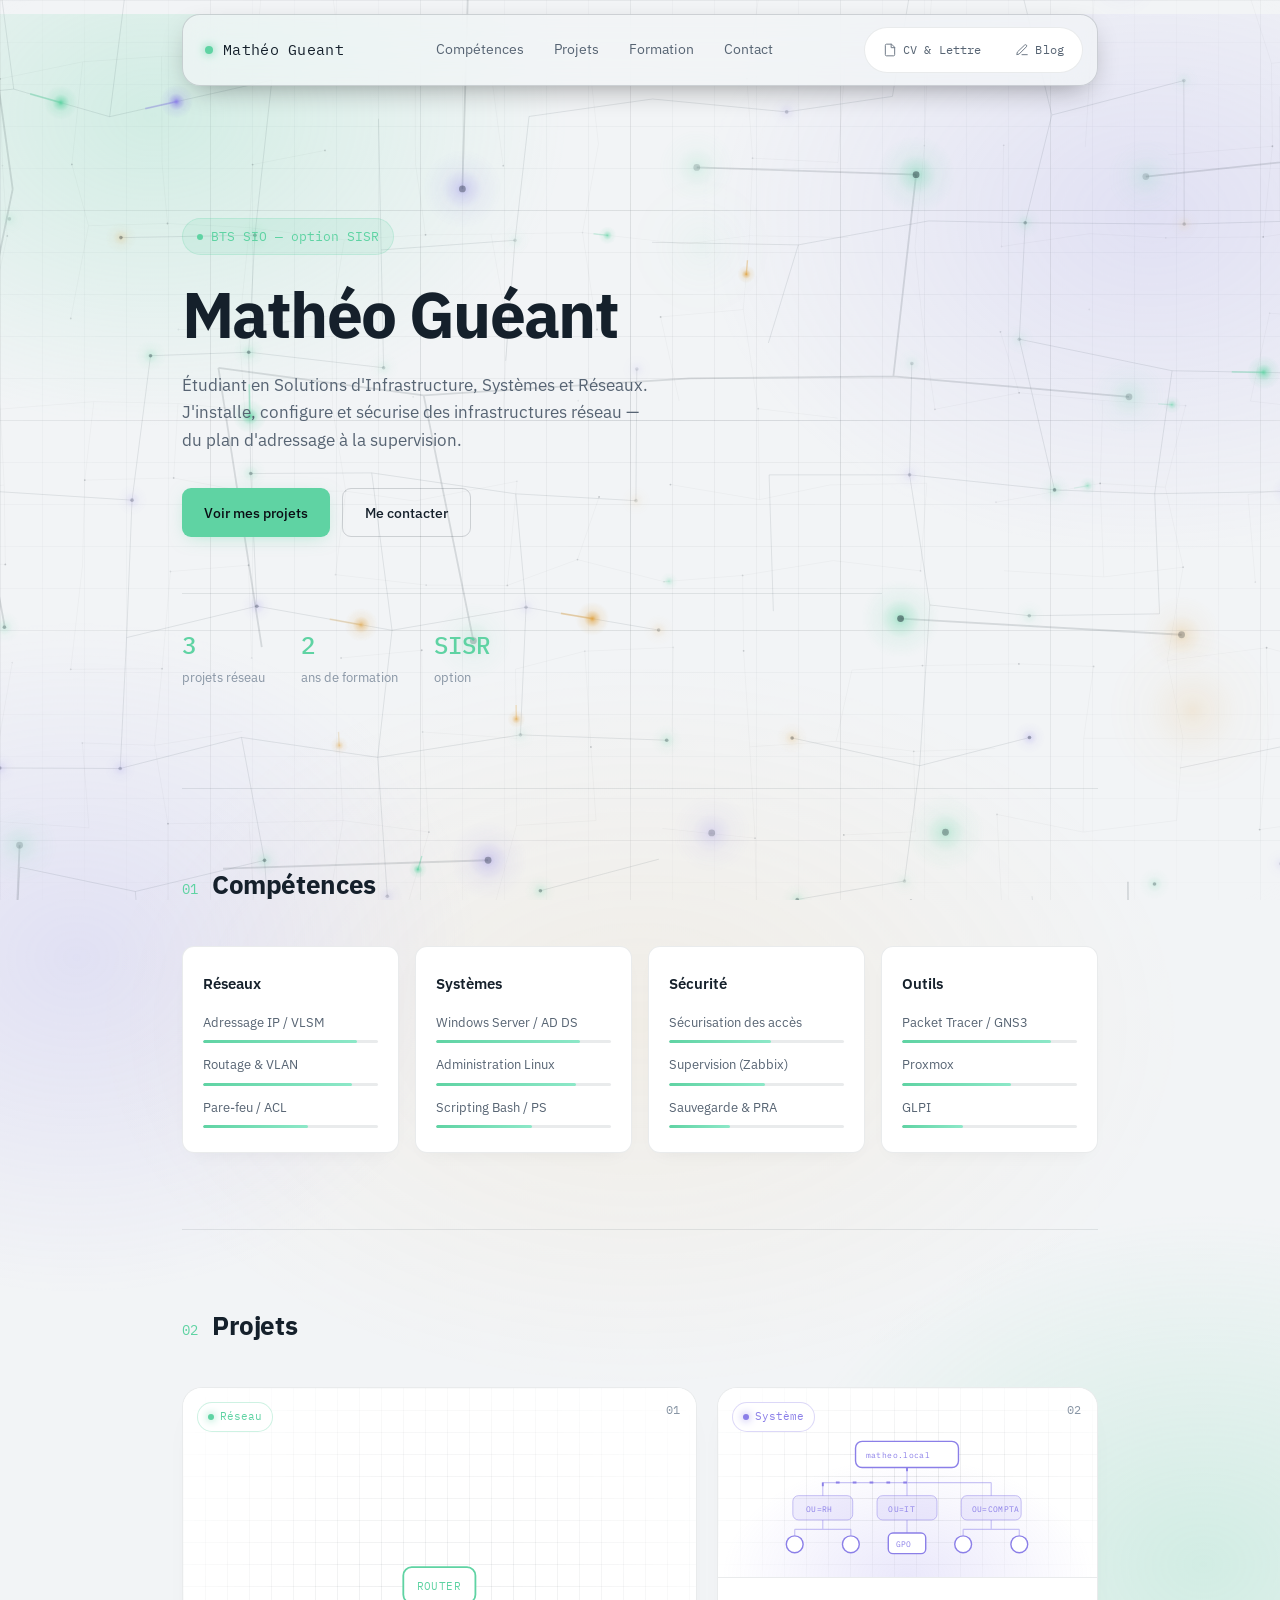
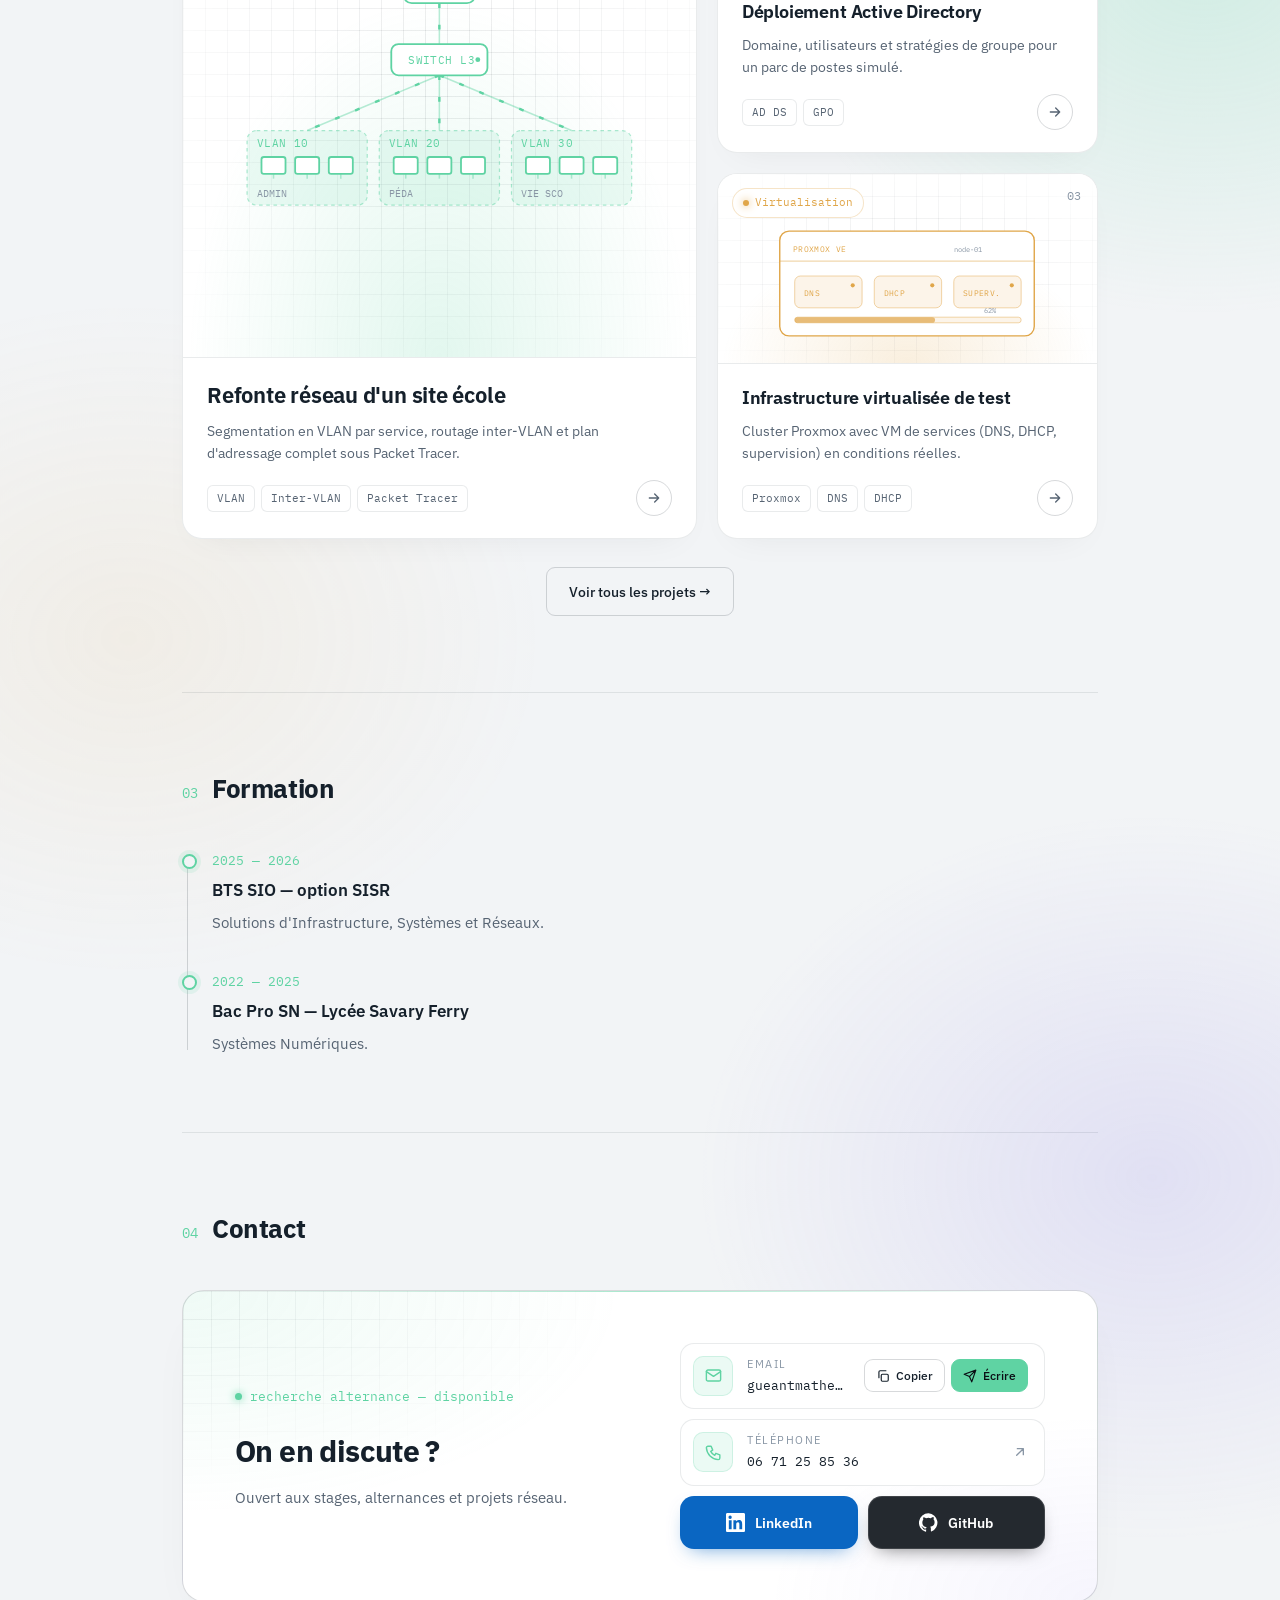
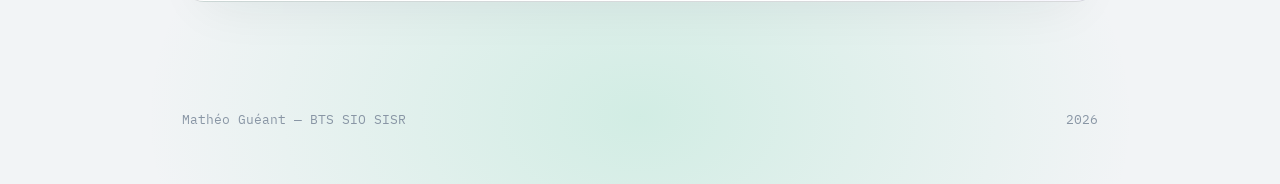
==== index.html @ bf2e612c "Accueil : projets en bento avec visuels + email copier/Gmail" ====
<!DOCTYPE html>
<html lang="fr">
<head>
<meta charset="UTF-8">
<meta name="viewport" content="width=device-width, initial-scale=1.0">
<title>Mathéo Guéant — BTS SIO SISR</title>
<link rel="icon" type="image/svg+xml" href="assets/favicon.svg">
<link rel="alternate icon" href="assets/favicon.svg">
<style>
  @import url('https://fonts.googleapis.com/css2?family=IBM+Plex+Sans:wght@400;500;600;700&family=IBM+Plex+Mono:wght@400;500&display=swap');

  :root {
    --bg: #0A0E14;
    --bg-soft: #0E141C;
    --panel: #121A23;
    --panel-hover: #16202B;
    --ink: #EEF2F6;
    --ink-dim: #93A2B4;
    --ink-faint: #5C6B7E;
    --signal: #5FD3A3;
    --signal-dim: rgba(95,211,163,0.12);
    --amber: #E0A649;
    --violet: #8B7FE8;
    --line: rgba(238,242,246,0.08);
    --line-strong: rgba(238,242,246,0.15);
    --shadow: rgba(0,0,0,0.35);
    --header-bg: rgba(14,20,28,0.55);
    --glow-a: rgba(95,211,163,0.16);
    --glow-b: rgba(139,127,232,0.13);
    --glow-c: rgba(224,166,73,0.07);
  }
  :root[data-theme="light"] {
    --bg: #F2F4F6;
    --bg-soft: #FFFFFF;
    --panel: #FFFFFF;
    --panel-hover: #F7F9FA;
    --ink: #15202B;
    --ink-dim: #576473;
    --ink-faint: #8996A5;
    --line: rgba(21,32,43,0.09);
    --line-strong: rgba(21,32,43,0.17);
    --shadow: rgba(21,32,43,0.08);
    --header-bg: rgba(242,244,246,0.75);
    --glow-a: rgba(95,211,163,0.22);
    --glow-b: rgba(139,127,232,0.17);
    --glow-c: rgba(224,166,73,0.09);
  }
  @media (prefers-color-scheme: light) {
    :root:not([data-theme="dark"]) {
      --bg: #F2F4F6;
      --bg-soft: #FFFFFF;
      --panel: #FFFFFF;
      --panel-hover: #F7F9FA;
      --ink: #15202B;
      --ink-dim: #576473;
      --ink-faint: #8996A5;
      --line: rgba(21,32,43,0.09);
      --line-strong: rgba(21,32,43,0.17);
      --shadow: rgba(21,32,43,0.08);
      --header-bg: rgba(242,244,246,0.75);
      --glow-a: rgba(95,211,163,0.22);
      --glow-b: rgba(139,127,232,0.17);
      --glow-c: rgba(224,166,73,0.09);
    }
  }

  * { box-sizing: border-box; margin: 0; padding: 0; }
  html { scroll-behavior: smooth; }
  body {
    background: var(--bg);
    color: var(--ink);
    font-family: 'IBM Plex Sans', sans-serif;
    line-height: 1.6;
    -webkit-font-smoothing: antialiased;
    position: relative;
    overflow-x: hidden;
  }
  .mono { font-family: 'IBM Plex Mono', monospace; }
  a { color: inherit; }
  .wrap { max-width: 980px; margin: 0 auto; padding: 0 32px; position: relative; z-index: 1; }

  /* ---- Background layers ---- */
  /* Halos colorés répartis sur TOUTE la hauteur de la page (ils défilent avec le contenu) */
  .bg-glow {
    position: absolute;
    top: 0;
    left: 0;
    width: 100%;
    height: 100%;
    z-index: 0;
    pointer-events: none;
    background:
      radial-gradient(640px 480px at 12% 3%, var(--glow-a), transparent 65%),
      radial-gradient(700px 520px at 90% 6%, var(--glow-b), transparent 65%),
      radial-gradient(780px 520px at 50% 30%, var(--glow-c), transparent 70%),
      radial-gradient(620px 520px at 6% 28%, var(--glow-b), transparent 65%),
      radial-gradient(680px 540px at 94% 46%, var(--glow-a), transparent 65%),
      radial-gradient(640px 520px at 10% 66%, var(--glow-c), transparent 65%),
      radial-gradient(700px 560px at 90% 82%, var(--glow-b), transparent 65%),
      radial-gradient(760px 520px at 50% 98%, var(--glow-a), transparent 65%);
  }

  /* Grille double échelle, plein écran, qui glisse à des vitesses différentes au scroll */
  .bg-grid {
    position: fixed;
    inset: 0;
    z-index: 0;
    pointer-events: none;
    background-image:
      linear-gradient(var(--line) 1px, transparent 1px),
      linear-gradient(90deg, var(--line) 1px, transparent 1px),
      linear-gradient(var(--line-strong) 1px, transparent 1px),
      linear-gradient(90deg, var(--line-strong) 1px, transparent 1px);
    background-size: 42px 42px, 42px 42px, 210px 210px, 210px 210px;
    background-position:
      0 calc(var(--sy, 0) * -0.08px), 0 calc(var(--sy, 0) * -0.08px),
      0 calc(var(--sy, 0) * -0.2px), 0 calc(var(--sy, 0) * -0.2px);
    -webkit-mask-image: radial-gradient(ellipse 95% 85% at 50% 45%, #000 0%, transparent 100%);
            mask-image: radial-gradient(ellipse 95% 85% at 50% 45%, #000 0%, transparent 100%);
    opacity: 0.55;
  }

  /* Canvas : 4 couches de profondeur (lointain → premier plan), plein écran en permanence */
  #netbg {
    position: fixed;
    inset: 0;
    z-index: 0;
    width: 100%;
    height: 100%;
    pointer-events: none;
  }

  /* Vignette légère sur les bords : renforce la profondeur sans masquer le fond */
  .bg-vignette {
    position: fixed;
    inset: 0;
    z-index: 0;
    pointer-events: none;
    opacity: 0.65;
    background: radial-gradient(ellipse 130% 110% at 50% 50%, transparent 58%, var(--bg) 100%);
  }
  /* ---- end background layers ---- */

  header {
    position: sticky;
    top: 14px;
    z-index: 10;
    display: flex;
    justify-content: space-between;
    align-items: center;
    margin-top: 14px;
    padding: 12px 14px 12px 22px;
    background: var(--header-bg);
    backdrop-filter: blur(18px) saturate(160%);
    -webkit-backdrop-filter: blur(18px) saturate(160%);
    border: 1px solid var(--line-strong);
    border-radius: 18px;
    box-shadow:
      0 10px 30px -12px rgba(0,0,0,0.45),
      inset 0 1px 0 rgba(255,255,255,0.04);
    transition: background 0.2s ease, border-color 0.2s ease;
  }
  .brand { display: flex; align-items: center; gap: 10px; }
  .brand .dot { width: 8px; height: 8px; border-radius: 50%; background: var(--signal); box-shadow: 0 0 10px var(--signal); animation: pulse 2.4s ease-in-out infinite; }
  .brand span { font-family: 'IBM Plex Mono', monospace; font-size: 0.94rem; letter-spacing: 0.02em; }
  nav { display: flex; align-items: center; gap: 2px; }
  nav a {
    text-decoration: none;
    padding: 8px 14px;
    font-size: 0.85rem;
    color: var(--ink-dim);
    border-radius: 100px;
    transition: color 0.15s ease, background 0.15s ease;
  }
  nav a:hover { color: var(--ink); background: var(--panel); }

  .docs-group {
    display: flex;
    align-items: center;
    gap: 6px;
    padding: 4px;
    border-radius: 100px;
    border: 1px solid var(--line);
    background: var(--panel);
    box-shadow: inset 0 1px 0 rgba(255,255,255,0.02);
  }
  .doc-pill {
    display: inline-flex;
    align-items: center;
    gap: 6px;
    padding: 7px 13px;
    border-radius: 100px;
    font-family: 'IBM Plex Mono', monospace;
    font-size: 0.78rem;
    letter-spacing: 0.01em;
    color: var(--ink-dim);
    text-decoration: none;
    border: 1px solid transparent;
    transition: color 0.15s ease, background 0.15s ease, border-color 0.15s ease, transform 0.15s ease;
    white-space: nowrap;
  }
  .doc-pill svg { width: 14px; height: 14px; flex-shrink: 0; opacity: 0.85; }
  .doc-pill:hover {
    color: var(--signal);
    background: var(--signal-dim);
    border-color: rgba(95,211,163,0.28);
    transform: translateY(-1px);
  }
  .doc-pill:hover svg { opacity: 1; }
  .doc-pill-live { color: var(--signal); }
  .doc-pill-dot {
    width: 6px;
    height: 6px;
    border-radius: 50%;
    background: var(--signal);
    box-shadow: 0 0 8px var(--signal);
    animation: pulse 2.4s ease-in-out infinite;
  }

  @keyframes pulse { 0%, 100% { opacity: 1; } 50% { opacity: 0.4; } }

  .hero { padding: 132px 0 100px; max-width: 700px; }
  .hero .tag {
    display: inline-flex;
    align-items: center;
    gap: 8px;
    font-family: 'IBM Plex Mono', monospace;
    color: var(--signal);
    font-size: 0.84rem;
    margin-bottom: 26px;
    padding: 7px 14px;
    background: var(--signal-dim);
    border-radius: 100px;
    border: 1px solid rgba(95,211,163,0.22);
  }
  .hero .tag .dot { width: 6px; height: 6px; border-radius: 50%; background: var(--signal); }
  .hero h1 {
    font-size: clamp(2.6rem, 6vw, 4rem);
    font-weight: 700;
    line-height: 1.05;
    margin-bottom: 22px;
    letter-spacing: -0.025em;
  }
  .hero p { color: var(--ink-dim); max-width: 48ch; font-size: 1.08rem; margin-bottom: 34px; }
  .hero-cta { display: flex; gap: 12px; margin-bottom: 56px; }
  .btn {
    display: inline-flex;
    align-items: center;
    gap: 8px;
    padding: 12px 22px;
    border-radius: 9px;
    font-size: 0.9rem;
    text-decoration: none;
    font-weight: 500;
    transition: transform 0.15s ease, background 0.15s ease, border-color 0.15s ease, box-shadow 0.15s ease;
  }
  .btn-primary { background: var(--signal); color: #0A0E14; box-shadow: 0 4px 18px -6px rgba(95,211,163,0.5); }
  .btn-primary:hover { transform: translateY(-1px); background: #74dbb0; box-shadow: 0 6px 22px -6px rgba(95,211,163,0.6); }
  .btn-ghost { border: 1px solid var(--line-strong); color: var(--ink); }
  .btn-ghost:hover { border-color: var(--signal); color: var(--signal); }

  .hero-stats { display: flex; gap: 36px; padding-top: 32px; border-top: 1px solid var(--line); }
  .hero-stats div { display: flex; flex-direction: column; gap: 4px; }
  .hero-stats .num { font-family: 'IBM Plex Mono', monospace; font-size: 1.5rem; font-weight: 500; color: var(--signal); }
  .hero-stats .lbl { font-size: 0.8rem; color: var(--ink-faint); }

  section { padding: 76px 0; border-top: 1px solid var(--line); }
  .section-head { display: flex; align-items: baseline; gap: 14px; margin-bottom: 40px; }
  .section-head .idx { font-family: 'IBM Plex Mono', monospace; color: var(--signal); font-size: 0.86rem; }
  .section-head h2 { font-size: 1.6rem; font-weight: 700; letter-spacing: -0.015em; }

  .skills { display: grid; grid-template-columns: repeat(4, 1fr); gap: 16px; }
  .skill {
    background: var(--panel);
    border: 1px solid var(--line);
    border-radius: 12px;
    padding: 24px 20px;
    box-shadow: 0 8px 20px -12px var(--shadow);
    transition: border-color 0.18s ease, transform 0.18s ease, background 0.18s ease;
  }
  .skill:hover { border-color: var(--line-strong); background: var(--panel-hover); transform: translateY(-3px); }
  .skill h3 { font-size: 0.96rem; font-weight: 600; margin-bottom: 16px; }
  .skill ul { list-style: none; display: flex; flex-direction: column; gap: 11px; }
  .skill li { font-size: 0.84rem; color: var(--ink-dim); }
  .skill li .bar { display: block; height: 3px; background: var(--line); border-radius: 3px; margin-top: 7px; overflow: hidden; }
  .skill li .bar span { display: block; height: 100%; background: linear-gradient(90deg, var(--signal), #8de8c8); border-radius: 3px; }

  .projects {
    display: grid;
    grid-template-columns: 1.35fr 1fr;
    grid-template-rows: auto auto;
    gap: 20px;
  }
  .project {
    --accent: 95,211,163;
    --mx: 50%; --my: 0%;
    position: relative;
    isolation: isolate;
    display: flex;
    flex-direction: column;
    border-radius: 20px;
    color: inherit;
    text-decoration: none;
    background: var(--panel);
    border: 1px solid var(--line);
    box-shadow: 0 14px 34px -20px var(--shadow);
    overflow: hidden;
    transition: transform 0.35s cubic-bezier(.2,.7,.2,1), box-shadow 0.35s ease, border-color 0.35s ease;
  }
  .project.featured { grid-row: span 2; }
  .project:nth-child(2) { --accent: 139,127,232; }
  .project:nth-child(3) { --accent: 224,166,73; }
  /* halo qui suit la souris */
  .project::after {
    content: "";
    position: absolute; inset: 0;
    z-index: -1;
    background: radial-gradient(420px circle at var(--mx) var(--my), rgba(var(--accent),0.14), transparent 45%);
    opacity: 0;
    transition: opacity 0.3s ease;
  }
  .project:hover::after { opacity: 1; }
  .project:hover {
    transform: translateY(-6px);
    border-color: rgba(var(--accent),0.45);
    box-shadow: 0 28px 50px -24px rgba(var(--accent),0.45), 0 14px 34px -20px var(--shadow);
  }

  .project-visual {
    position: relative;
    height: 190px;
    padding: 44px 16px 14px;
    display: grid;
    place-items: center;
    color: rgb(var(--accent));
    background:
      radial-gradient(70% 90% at 50% 100%, rgba(var(--accent),0.18), transparent 70%),
      var(--bg-soft);
    border-bottom: 1px solid var(--line);
    overflow: hidden;
  }
  .project.featured .project-visual { height: auto; flex: 1; min-height: 280px; padding: 50px 28px 24px; }
  .project.featured .project-visual svg { max-width: 460px; }
  .project-visual::before {
    content: "";
    position: absolute; inset: 0;
    background-image:
      linear-gradient(var(--line) 1px, transparent 1px),
      linear-gradient(90deg, var(--line) 1px, transparent 1px);
    background-size: 22px 22px;
    -webkit-mask-image: radial-gradient(80% 80% at 50% 50%, #000, transparent 85%);
            mask-image: radial-gradient(80% 80% at 50% 50%, #000, transparent 85%);
  }
  .project-visual svg { position: relative; width: 100%; max-width: 340px; height: 100%; transition: transform 0.5s cubic-bezier(.2,.7,.2,1); }
  .project:hover .project-visual svg { transform: scale(1.04); }
  .project-visual .node { fill: var(--panel); stroke: currentColor; stroke-width: 1.5; }
  .project-visual .soft { fill: rgba(var(--accent),0.12); stroke: rgba(var(--accent),0.5); stroke-width: 1; }
  .project-visual .wire { stroke: currentColor; stroke-width: 1.3; opacity: 0.45; fill: none; }
  .project-visual .flow { stroke: currentColor; stroke-width: 2; fill: none; stroke-dasharray: 4 14; animation: flow 1.6s linear infinite; }
  .project-visual .lbl { font-family: 'IBM Plex Mono', monospace; font-size: 9px; fill: currentColor; letter-spacing: 0.04em; }
  .project-visual .lbl-dim { font-family: 'IBM Plex Mono', monospace; font-size: 8px; fill: var(--ink-faint); }
  .project-visual .led { fill: currentColor; animation: blink 2s ease-in-out infinite; }
  .project-visual .led:nth-of-type(2n) { animation-delay: .7s; }
  @keyframes flow { to { stroke-dashoffset: -36; } }
  @keyframes blink { 0%,100% { opacity: 1; } 50% { opacity: .25; } }

  .project-badge {
    position: absolute; top: 14px; left: 14px;
    display: inline-flex; align-items: center; gap: 6px;
    font-family: 'IBM Plex Mono', monospace; font-size: 0.68rem;
    padding: 5px 10px; border-radius: 100px;
    color: rgb(var(--accent));
    background: var(--panel);
    border: 1px solid rgba(var(--accent),0.3);
    z-index: 1;
  }
  .project-badge::before { content: ""; width: 6px; height: 6px; border-radius: 50%; background: rgb(var(--accent)); box-shadow: 0 0 8px rgb(var(--accent)); }
  .project-num {
    position: absolute; top: 12px; right: 16px; z-index: 1;
    font-family: 'IBM Plex Mono', monospace; font-size: 0.78rem; color: var(--ink-faint);
  }

  .project-body { display: flex; flex-direction: column; gap: 10px; padding: 22px 24px 22px; }
  .project h3 { font-size: 1.12rem; font-weight: 650; line-height: 1.3; letter-spacing: -0.01em; }
  .project.featured h3 { font-size: 1.4rem; }
  .project p { font-size: 0.87rem; color: var(--ink-dim); line-height: 1.6; }
  .project-foot { display: flex; align-items: center; justify-content: space-between; gap: 12px; margin-top: 6px; }
  .project-tags { display: flex; flex-wrap: wrap; gap: 6px; list-style: none; }
  .project-tags li {
    font-family: 'IBM Plex Mono', monospace; font-size: 0.67rem;
    color: var(--ink-dim);
    background: var(--bg-soft);
    border: 1px solid var(--line);
    padding: 4px 9px; border-radius: 6px;
  }
  .project-go {
    flex-shrink: 0;
    width: 36px; height: 36px;
    display: grid; place-items: center;
    border-radius: 50%;
    color: var(--ink-dim);
    border: 1px solid var(--line-strong);
    transition: background 0.25s ease, color 0.25s ease, border-color 0.25s ease, transform 0.25s ease;
  }
  .project-go svg { width: 16px; height: 16px; }
  .project:hover .project-go { background: rgb(var(--accent)); border-color: rgb(var(--accent)); color: #0A0E14; transform: rotate(-45deg); }

  .timeline { position: relative; padding-left: 30px; }
  .timeline::before { content: ""; position: absolute; left: 5px; top: 6px; bottom: 6px; width: 1px; background: var(--line-strong); }
  .tl-item { position: relative; padding-bottom: 36px; }
  .tl-item:last-child { padding-bottom: 0; }
  .tl-item::before {
    content: "";
    position: absolute;
    left: -30px;
    top: 4px;
    width: 11px;
    height: 11px;
    border-radius: 50%;
    background: var(--bg);
    border: 2px solid var(--signal);
    box-shadow: 0 0 0 4px var(--signal-dim);
  }
  .tl-item .period { font-family: 'IBM Plex Mono', monospace; color: var(--signal); font-size: 0.79rem; margin-bottom: 7px; display: block; }
  .tl-item h3 { font-size: 1.06rem; font-weight: 600; margin-bottom: 7px; }
  .tl-item p { color: var(--ink-dim); font-size: 0.92rem; }

  .contact-panel {
    position: relative;
    overflow: hidden;
    display: grid;
    grid-template-columns: 1.1fr 1fr;
    align-items: center;
    gap: 44px;
    padding: 52px;
    border-radius: 22px;
    border: 1px solid var(--line-strong);
    background:
      radial-gradient(80% 120% at 0% 0%, rgba(95,211,163,0.10), transparent 60%),
      radial-gradient(60% 100% at 100% 100%, rgba(139,127,232,0.08), transparent 60%),
      var(--panel);
    box-shadow:
      0 24px 50px -24px var(--shadow),
      inset 0 1px 0 rgba(255,255,255,0.05);
  }
  .contact-panel::before {
    content: "";
    position: absolute;
    top: 0; left: 8%; right: 8%;
    height: 1px;
    background: linear-gradient(90deg, transparent, var(--signal), transparent);
    opacity: 0.55;
  }
  .contact-panel::after {
    content: "";
    position: absolute;
    inset: 0;
    pointer-events: none;
    background-image:
      linear-gradient(var(--line) 1px, transparent 1px),
      linear-gradient(90deg, var(--line) 1px, transparent 1px);
    background-size: 28px 28px;
    -webkit-mask-image: radial-gradient(70% 90% at 0% 0%, #000, transparent 70%);
            mask-image: radial-gradient(70% 90% at 0% 0%, #000, transparent 70%);
    opacity: 0.7;
  }
  .contact-panel > * { position: relative; z-index: 1; min-width: 0; }
  .contact-panel h3 { font-size: 1.9rem; font-weight: 700; letter-spacing: -0.02em; margin: 4px 0 10px; }
  .contact-panel p { color: var(--ink-dim); font-size: 0.95rem; line-height: 1.6; max-width: 38ch; }
  .contact-links { display: flex; flex-direction: column; gap: 10px; }
  .contact-link {
    display: flex;
    align-items: center;
    gap: 14px;
    padding: 12px 16px 12px 12px;
    color: var(--ink);
    text-decoration: none;
    background: var(--bg-soft);
    border: 1px solid var(--line);
    border-radius: 14px;
    transition: border-color 0.2s ease, background 0.2s ease, transform 0.2s ease;
  }
  .contact-link .ic {
    flex-shrink: 0;
    width: 40px; height: 40px;
    display: grid; place-items: center;
    border-radius: 10px;
    color: var(--signal);
    background: var(--signal-dim);
    border: 1px solid rgba(95,211,163,0.22);
    transition: background 0.2s ease, color 0.2s ease;
  }
  .contact-link .ic svg { width: 19px; height: 19px; }
  .contact-link .txt { display: flex; flex-direction: column; min-width: 0; flex: 1; }
  .contact-link .lbl { font-size: 0.66rem; letter-spacing: 0.14em; text-transform: uppercase; color: var(--ink-faint); margin-bottom: 2px; }
  .contact-link .val { font-family: 'IBM Plex Mono', monospace; font-size: 0.84rem; white-space: nowrap; overflow: hidden; text-overflow: ellipsis; }
  .contact-link .go { color: var(--ink-faint); transition: transform 0.2s ease, color 0.2s ease; }
  .contact-link:hover {
    border-color: rgba(95,211,163,0.35);
    background: var(--signal-dim);
    transform: translateY(-2px);
  }
  .contact-link:hover .ic { background: var(--signal); color: #0A0E14; }
  .contact-link:hover .go { color: var(--signal); transform: translate(3px,-3px); }
  .mail-card:hover { transform: none; }
  .mail-actions { display: flex; gap: 6px; flex-shrink: 0; }
  .mail-btn {
    display: inline-flex; align-items: center; gap: 6px;
    padding: 8px 11px;
    font: 500 0.76rem 'IBM Plex Sans', sans-serif;
    color: var(--ink);
    background: var(--panel);
    border: 1px solid var(--line-strong);
    border-radius: 9px;
    cursor: pointer;
    text-decoration: none;
    transition: background 0.2s ease, color 0.2s ease, border-color 0.2s ease;
  }
  .mail-btn svg { width: 14px; height: 14px; }
  .mail-btn:hover { border-color: var(--signal); color: var(--signal); }
  .mail-btn.primary { background: var(--signal); border-color: var(--signal); color: #0A0E14; }
  .mail-btn.primary:hover { background: #74dbb0; color: #0A0E14; }
  .mail-btn.ok { border-color: var(--signal); color: var(--signal); }
  .contact-social { display: grid; grid-template-columns: 1fr 1fr; gap: 10px; }
  .social-btn {
    display: flex; align-items: center; justify-content: center; gap: 10px;
    padding: 14px 16px;
    border-radius: 14px;
    font-size: 0.9rem; font-weight: 600;
    text-decoration: none;
    color: #fff;
    transition: transform 0.2s ease, box-shadow 0.2s ease, filter 0.2s ease;
  }
  .social-btn svg { width: 19px; height: 19px; }
  .social-btn.linkedin { background: #0A66C2; box-shadow: 0 8px 20px -10px rgba(10,102,194,0.7); }
  .social-btn.github { background: #24292F; border: 1px solid rgba(255,255,255,0.12); box-shadow: 0 8px 20px -10px rgba(0,0,0,0.6); }
  .social-btn:hover { transform: translateY(-2px); filter: brightness(1.12); }
  .social-btn.linkedin:hover { box-shadow: 0 12px 26px -10px rgba(10,102,194,0.85); }
  .status { display: inline-flex; align-items: center; gap: 8px; font-family: 'IBM Plex Mono', monospace; font-size: 0.79rem; color: var(--signal); margin-bottom: 16px; }
  .status .dot { width: 7px; height: 7px; border-radius: 50%; background: var(--signal); box-shadow: 0 0 8px var(--signal); }

  footer { padding: 32px 0 54px; display: flex; justify-content: space-between; color: var(--ink-faint); font-size: 0.8rem; font-family: 'IBM Plex Mono', monospace; }

  /* ---- CV ---- */
  .cv-card {
    background: var(--panel);
    border: 1px solid var(--line);
    border-radius: 16px;
    padding: 36px;
    box-shadow: 0 12px 30px -14px var(--shadow);
  }
  .cv-top { display: flex; justify-content: space-between; align-items: flex-start; gap: 20px; flex-wrap: wrap; margin-bottom: 32px; padding-bottom: 28px; border-bottom: 1px solid var(--line); }
  .cv-top h3 { font-size: 1.3rem; font-weight: 700; margin-bottom: 6px; }
  .cv-role { color: var(--signal); font-size: 0.85rem; }
  .cv-top .btn { white-space: nowrap; }
  .cv-grid { display: grid; grid-template-columns: repeat(3, 1fr); gap: 32px; }
  .cv-col h4 { font-size: 0.78rem; color: var(--ink-faint); letter-spacing: 0.04em; text-transform: uppercase; margin-bottom: 14px; }
  .cv-list { list-style: none; display: flex; flex-direction: column; gap: 12px; }
  .cv-list li { font-size: 0.88rem; color: var(--ink); display: flex; flex-direction: column; gap: 3px; }
  .cv-list .cv-period { color: var(--signal); font-size: 0.75rem; }
  .cv-list.plain li { color: var(--ink-dim); }
  .cv-tags { list-style: none; display: flex; flex-wrap: wrap; gap: 8px; }
  .cv-tags li { font-size: 0.78rem; font-family: 'IBM Plex Mono', monospace; color: var(--ink-dim); background: var(--bg-soft); border: 1px solid var(--line); padding: 6px 11px; border-radius: 100px; }

  /* ---- Lettre de motivation ---- */
  .letter-card {
    background: var(--panel);
    border: 1px solid var(--line);
    border-radius: 16px;
    padding: 44px;
    max-width: 720px;
    margin: 0 auto;
    box-shadow: 0 12px 30px -14px var(--shadow);
  }
  .letter-meta { display: flex; flex-direction: column; gap: 6px; font-size: 0.78rem; color: var(--ink-faint); margin-bottom: 26px; padding-bottom: 20px; border-bottom: 1px dashed var(--line-strong); }
  .letter-body p { color: var(--ink-dim); font-size: 0.94rem; margin-bottom: 16px; }
  .letter-body .letter-sign { color: var(--ink); font-weight: 600; margin-top: 20px; margin-bottom: 0; }
  .letter-print { margin-top: 10px; }


  @media print {
    header, .hero-cta, #netbg, .bg-glow, .bg-grid, .bg-vignette, footer, #contact,
    section:not(#cv):not(#lettre) { display: none !important; }
    body { background: #fff; color: #111; }
    .cv-card, .letter-card { box-shadow: none; border: none; }
  }

  @media (max-width: 760px) {
    .hero { padding: 84px 0 64px; }
    .hero-stats { gap: 24px; flex-wrap: wrap; }
    .skills { grid-template-columns: 1fr 1fr; }
    .projects { grid-template-columns: 1fr; }
    .project.featured { grid-row: auto; }
    .project.featured .project-visual { min-height: 200px; }
    .contact-social { grid-template-columns: 1fr; }
    .mail-btn span { display: none; }
    .mail-btn { padding: 9px; }
    nav a { padding: 8px 10px; }
    header { flex-wrap: wrap; gap: 10px; }
    nav { order: 3; width: 100%; justify-content: center; }
    .docs-group { margin-left: auto; }
    .doc-pill span { display: none; }
    .doc-pill { padding: 8px; }
    .doc-pill svg, .doc-pill-dot { margin: 0; }
    .contact-panel { grid-template-columns: 1fr; gap: 28px; padding: 32px 26px; }
    .contact-panel h3 { font-size: 1.55rem; }
    footer { flex-direction: column; gap: 8px; }
    .cv-grid { grid-template-columns: 1fr; gap: 24px; }
    .cv-top { flex-direction: column; align-items: stretch; }
    .cv-top .btn { width: 100%; justify-content: center; }
    .letter-card { padding: 28px; }
  }

  :focus-visible { outline: 2px solid var(--signal); outline-offset: 3px; }
  @media (prefers-reduced-motion: reduce) {
    * { animation: none !important; transition: none !important; }
    html { scroll-behavior: auto; }
    #netbg { display: none; }
  }
</style>
</head>
<body>

<div class="bg-glow"></div>
<div class="bg-grid"></div>
<canvas id="netbg"></canvas>
<div class="bg-vignette"></div>

<div class="wrap">
  <header>
    <div class="brand">
      <div class="dot"></div>
      <span class="mono">Mathéo Gueant</span>
    </div>
    <nav>
      <a href="#competences">Compétences</a>
      <a href="projets/">Projets</a>
      <a href="#formation">Formation</a>
      <a href="#contact">Contact</a>
    </nav>

    <div class="docs-group">
      <a href="cv/" class="doc-pill" title="CV &amp; Lettre de motivation">
        <svg viewBox="0 0 24 24" fill="none" stroke="currentColor" stroke-width="1.7" stroke-linecap="round" stroke-linejoin="round"><path d="M14 2H6a2 2 0 0 0-2 2v16a2 2 0 0 0 2 2h12a2 2 0 0 0 2-2V8z"/><path d="M14 2v6h6"/></svg>
        <span>CV &amp; Lettre</span>
      </a>
      <a href="blog/" class="doc-pill" title="Blog">
        <svg viewBox="0 0 24 24" fill="none" stroke="currentColor" stroke-width="1.7" stroke-linecap="round" stroke-linejoin="round"><path d="M12 20h9"/><path d="M16.5 3.5a2.1 2.1 0 0 1 3 3L7 19l-4 1 1-4Z"/></svg>
        <span>Blog</span>
      </a>
    </div>
  </header>

  <section class="hero" style="border-top:none;">
    <div class="tag">
      <span class="dot"></span>
      BTS SIO — option SISR
    </div>
    <h1>Mathéo Guéant</h1>
    <p>Étudiant en Solutions d'Infrastructure, Systèmes et Réseaux. J'installe, configure et sécurise des infrastructures réseau — du plan d'adressage à la supervision.</p>
    <div class="hero-cta">
      <a href="projets/" class="btn btn-primary">Voir mes projets</a>
      <a href="#contact" class="btn btn-ghost">Me contacter</a>
    </div>
    <div class="hero-stats">
      <div><span class="num mono">3</span><span class="lbl">projets réseau</span></div>
      <div><span class="num mono">2</span><span class="lbl">ans de formation</span></div>
      <div><span class="num mono">SISR</span><span class="lbl">option</span></div>
    </div>
  </section>

  <section id="competences">
    <div class="section-head">
      <span class="idx mono">01</span>
      <h2>Compétences</h2>
    </div>
    <div class="skills">
      <div class="skill">
        <h3>Réseaux</h3>
        <ul>
          <li>Adressage IP / VLSM<span class="bar"><span style="width:88%"></span></span></li>
          <li>Routage &amp; VLAN<span class="bar"><span style="width:85%"></span></span></li>
          <li>Pare-feu / ACL<span class="bar"><span style="width:60%"></span></span></li>
        </ul>
      </div>
      <div class="skill">
        <h3>Systèmes</h3>
        <ul>
          <li>Windows Server / AD DS<span class="bar"><span style="width:82%"></span></span></li>
          <li>Administration Linux<span class="bar"><span style="width:80%"></span></span></li>
          <li>Scripting Bash / PS<span class="bar"><span style="width:55%"></span></span></li>
        </ul>
      </div>
      <div class="skill">
        <h3>Sécurité</h3>
        <ul>
          <li>Sécurisation des accès<span class="bar"><span style="width:58%"></span></span></li>
          <li>Supervision (Zabbix)<span class="bar"><span style="width:55%"></span></span></li>
          <li>Sauvegarde &amp; PRA<span class="bar"><span style="width:35%"></span></span></li>
        </ul>
      </div>
      <div class="skill">
        <h3>Outils</h3>
        <ul>
          <li>Packet Tracer / GNS3<span class="bar"><span style="width:85%"></span></span></li>
          <li>Proxmox<span class="bar"><span style="width:62%"></span></span></li>
          <li>GLPI<span class="bar"><span style="width:35%"></span></span></li>
        </ul>
      </div>
    </div>
  </section>

  <section id="projets">
    <div class="section-head">
      <span class="idx mono">02</span>
      <h2>Projets</h2>
    </div>
    <div class="projects">
      <a class="project featured" href="projets/#refonte-reseau-ecole">
        <div class="project-visual">
          <span class="project-badge">Réseau</span>
          <span class="project-num">01</span>
          <svg viewBox="0 0 380 225" aria-hidden="true">
            <path class="wire" d="M190 44v34M190 104 80 150M190 104v46M190 104l110 46"/>
            <path class="flow" d="M190 44v34"/><path class="flow" d="M190 104 80 150"/><path class="flow" d="M190 104v46"/><path class="flow" d="M190 104l110 46"/>
            <rect class="node" x="160" y="14" width="60" height="30" rx="7"/><text class="lbl" x="171" y="33">ROUTER</text>
            <rect class="node" x="150" y="78" width="80" height="26" rx="6"/><text class="lbl" x="164" y="95">SWITCH L3</text>
            <circle class="led" cx="222" cy="91" r="2"/>
            <rect class="soft" x="30" y="150" width="100" height="62" rx="8" stroke-dasharray="3 3"/><text class="lbl" x="38" y="164">VLAN 10</text><text class="lbl-dim" x="38" y="205">ADMIN</text><rect class="node" x="42" y="172" width="20" height="14" rx="2"/><path class="wire" d="M52 186v4"/><rect class="node" x="70" y="172" width="20" height="14" rx="2"/><path class="wire" d="M80 186v4"/><rect class="node" x="98" y="172" width="20" height="14" rx="2"/><path class="wire" d="M108 186v4"/><rect class="soft" x="140" y="150" width="100" height="62" rx="8" stroke-dasharray="3 3"/><text class="lbl" x="148" y="164">VLAN 20</text><text class="lbl-dim" x="148" y="205">PÉDA</text><rect class="node" x="152" y="172" width="20" height="14" rx="2"/><path class="wire" d="M162 186v4"/><rect class="node" x="180" y="172" width="20" height="14" rx="2"/><path class="wire" d="M190 186v4"/><rect class="node" x="208" y="172" width="20" height="14" rx="2"/><path class="wire" d="M218 186v4"/><rect class="soft" x="250" y="150" width="100" height="62" rx="8" stroke-dasharray="3 3"/><text class="lbl" x="258" y="164">VLAN 30</text><text class="lbl-dim" x="258" y="205">VIE SCO</text><rect class="node" x="262" y="172" width="20" height="14" rx="2"/><path class="wire" d="M272 186v4"/><rect class="node" x="290" y="172" width="20" height="14" rx="2"/><path class="wire" d="M300 186v4"/><rect class="node" x="318" y="172" width="20" height="14" rx="2"/><path class="wire" d="M328 186v4"/>
          </svg>
        </div>
        <div class="project-body">
          <h3>Refonte réseau d'un site école</h3>
          <p>Segmentation en VLAN par service, routage inter-VLAN et plan d'adressage complet sous Packet Tracer.</p>
          <div class="project-foot">
            <ul class="project-tags"><li>VLAN</li><li>Inter-VLAN</li><li>Packet Tracer</li></ul>
            <span class="project-go"><svg viewBox="0 0 24 24" fill="none" stroke="currentColor" stroke-width="2" stroke-linecap="round" stroke-linejoin="round"><path d="M5 12h14M13 6l6 6-6 6"/></svg></span>
          </div>
        </div>
      </a>
      <a class="project" href="projets/#deploiement-active-directory">
        <div class="project-visual">
          <span class="project-badge">Système</span>
          <span class="project-num">02</span>
          <svg viewBox="0 0 320 140" aria-hidden="true">
            <path class="wire" d="M160 38v16M70 54h180M70 54v14M160 54v14M250 54v14M70 94v10M40 104h60M40 104v6M100 104v6M250 94v10M220 104h60M220 104v6M280 104v6"/>
            <path class="flow" d="M160 38v16M160 54h-90v14"/>
            <rect class="node" x="105" y="10" width="110" height="28" rx="7"/><text class="lbl" x="116" y="28">matheo.local</text>
            <rect class="soft" x="38" y="68" width="64" height="26" rx="6"/><text class="lbl" x="52" y="85">OU=RH</text>
            <rect class="soft" x="128" y="68" width="64" height="26" rx="6"/><text class="lbl" x="140" y="85">OU=IT</text>
            <rect class="soft" x="218" y="68" width="64" height="26" rx="6"/><text class="lbl" x="229" y="85">OU=COMPTA</text>
            <circle class="node" cx="40" cy="120" r="9"/><circle class="node" cx="100" cy="120" r="9"/>
            <circle class="node" cx="220" cy="120" r="9"/><circle class="node" cx="280" cy="120" r="9"/>
            <rect class="node" x="140" y="108" width="40" height="22" rx="5"/><text class="lbl" x="148" y="123">GPO</text>
            <path class="wire" d="M160 94v14"/>
          </svg>
        </div>
        <div class="project-body">
          <h3>Déploiement Active Directory</h3>
          <p>Domaine, utilisateurs et stratégies de groupe pour un parc de postes simulé.</p>
          <div class="project-foot">
            <ul class="project-tags"><li>AD DS</li><li>GPO</li></ul>
            <span class="project-go"><svg viewBox="0 0 24 24" fill="none" stroke="currentColor" stroke-width="2" stroke-linecap="round" stroke-linejoin="round"><path d="M5 12h14M13 6l6 6-6 6"/></svg></span>
          </div>
        </div>
      </a>
      <a class="project" href="projets/#infra-virtualisee-proxmox">
        <div class="project-visual">
          <span class="project-badge">Virtualisation</span>
          <span class="project-num">03</span>
          <svg viewBox="0 0 300 140" aria-hidden="true">
            <rect class="node" x="14" y="14" width="272" height="112" rx="10"/>
            <text class="lbl" x="28" y="36">PROXMOX VE</text><text class="lbl-dim" x="200" y="36">node-01</text>
            <path class="wire" d="M14 46h272"/>
            <rect class="soft" x="30" y="62" width="72" height="34" rx="6"/><text class="lbl" x="40" y="83">DNS</text><circle class="led" cx="92" cy="72" r="2.2"/><rect class="soft" x="115" y="62" width="72" height="34" rx="6"/><text class="lbl" x="125" y="83">DHCP</text><circle class="led" cx="177" cy="72" r="2.2"/><rect class="soft" x="200" y="62" width="72" height="34" rx="6"/><text class="lbl" x="210" y="83">SUPERV.</text><circle class="led" cx="262" cy="72" r="2.2"/>
            <rect class="soft" x="30" y="106" width="242" height="6" rx="3"/>
            <rect x="30" y="106" width="150" height="6" rx="3" fill="currentColor" opacity=".7"/>
            <text class="lbl-dim" x="232" y="102">62%</text>
          </svg>
        </div>
        <div class="project-body">
          <h3>Infrastructure virtualisée de test</h3>
          <p>Cluster Proxmox avec VM de services (DNS, DHCP, supervision) en conditions réelles.</p>
          <div class="project-foot">
            <ul class="project-tags"><li>Proxmox</li><li>DNS</li><li>DHCP</li></ul>
            <span class="project-go"><svg viewBox="0 0 24 24" fill="none" stroke="currentColor" stroke-width="2" stroke-linecap="round" stroke-linejoin="round"><path d="M5 12h14M13 6l6 6-6 6"/></svg></span>
          </div>
        </div>
      </a>
    </div>
    <div style="margin-top:28px;display:flex;justify-content:center;">
      <a href="projets/" class="btn btn-ghost">Voir tous les projets →</a>
    </div>
  </section>

  <section id="formation">
    <div class="section-head">
      <span class="idx mono">03</span>
      <h2>Formation</h2>
    </div>
    <div class="timeline">
      <div class="tl-item">
        <span class="period">2025 — 2026</span>
        <h3>BTS SIO — option SISR</h3>
        <p>Solutions d'Infrastructure, Systèmes et Réseaux.</p>
      </div>
      <div class="tl-item">
        <span class="period">2022 — 2025</span>
        <h3>Bac Pro SN — Lycée Savary Ferry</h3>
        <p>Systèmes Numériques.</p>
      </div>
    </div>
  </section>

  <section id="contact">
    <div class="section-head">
      <span class="idx mono">04</span>
      <h2>Contact</h2>
    </div>
    <div class="contact-panel">
      <div>
        <div class="status"><span class="dot"></span>recherche alternance — disponible</div>
        <h3>On en discute ?</h3>
        <p>Ouvert aux stages, alternances et projets réseau.</p>
      </div>
      <div class="contact-links">
        <div class="contact-link mail-card">
          <span class="ic"><svg viewBox="0 0 24 24" fill="none" stroke="currentColor" stroke-width="1.8" stroke-linecap="round" stroke-linejoin="round"><rect x="3" y="5" width="18" height="14" rx="2"/><path d="m3 7 9 6 9-6"/></svg></span>
          <span class="txt"><span class="lbl">Email</span><span class="val">gueantmatheo0@gmail.com</span></span>
          <div class="mail-actions">
            <button type="button" class="mail-btn" id="copyMail" title="Copier l'adresse"><svg viewBox="0 0 24 24" fill="none" stroke="currentColor" stroke-width="2" stroke-linecap="round" stroke-linejoin="round"><rect x="9" y="9" width="12" height="12" rx="2"/><path d="M5 15V5a2 2 0 0 1 2-2h10"/></svg><span>Copier</span></button>
            <a class="mail-btn primary" href="https://mail.google.com/mail/?view=cm&amp;fs=1&amp;to=gueantmatheo0@gmail.com" target="_blank" rel="noopener noreferrer" title="Écrire avec Gmail"><svg viewBox="0 0 24 24" fill="none" stroke="currentColor" stroke-width="2" stroke-linecap="round" stroke-linejoin="round"><path d="M22 2 11 13M22 2l-7 20-4-9-9-4 20-7z"/></svg><span>Écrire</span></a>
          </div>
        </div>
        <a class="contact-link" href="tel:+33671258536">
          <span class="ic"><svg viewBox="0 0 24 24" fill="none" stroke="currentColor" stroke-width="1.8" stroke-linecap="round" stroke-linejoin="round"><path d="M5 4h4l2 5-2.5 1.5a11 11 0 0 0 5 5L15 13l5 2v4a2 2 0 0 1-2 2A16 16 0 0 1 3 6a2 2 0 0 1 2-2"/></svg></span>
          <span class="txt"><span class="lbl">Téléphone</span><span class="val">06 71 25 85 36</span></span>
          <svg class="go" width="16" height="16" viewBox="0 0 24 24" fill="none" stroke="currentColor" stroke-width="2" stroke-linecap="round" stroke-linejoin="round"><path d="M7 17 17 7M8 7h9v9"/></svg>
        </a>
        <div class="contact-social">
          <a class="social-btn linkedin" href="https://www.linkedin.com/in/math%C3%A9o-gueant-717090414/" target="_blank" rel="noopener noreferrer"><svg viewBox="0 0 24 24" fill="currentColor" aria-hidden="true"><path d="M20.45 20.45h-3.56v-5.57c0-1.33-.03-3.04-1.85-3.04-1.85 0-2.14 1.45-2.14 2.94v5.67H9.34V9h3.41v1.56h.05c.48-.9 1.64-1.85 3.37-1.85 3.6 0 4.27 2.37 4.27 5.46v6.28zM5.34 7.43a2.07 2.07 0 1 1 0-4.13 2.07 2.07 0 0 1 0 4.13zM7.12 20.45H3.56V9h3.56v11.45zM22.22 0H1.77C.79 0 0 .77 0 1.73v20.54C0 23.23.79 24 1.77 24h20.45c.98 0 1.78-.77 1.78-1.73V1.73C24 .77 23.2 0 22.22 0z"/></svg>LinkedIn</a>
          <a class="social-btn github" href="https://github.com/Matix0909" target="_blank" rel="noopener noreferrer"><svg viewBox="0 0 24 24" fill="currentColor" aria-hidden="true"><path d="M12 .3a12 12 0 0 0-3.8 23.4c.6.1.8-.3.8-.6v-2.2c-3.3.7-4-1.4-4-1.4-.6-1.4-1.4-1.8-1.4-1.8-1-.7.1-.7.1-.7 1.2.1 1.8 1.2 1.8 1.2 1 1.8 2.8 1.3 3.5 1 .1-.8.4-1.3.7-1.6-2.7-.3-5.5-1.3-5.5-6 0-1.2.5-2.3 1.3-3.1-.2-.4-.6-1.6.1-3.2 0 0 1-.3 3.3 1.2a11.5 11.5 0 0 1 6 0C17.3 4.7 18.3 5 18.3 5c.7 1.6.2 2.8.1 3.2.8.8 1.3 1.9 1.3 3.2 0 4.6-2.8 5.6-5.5 5.9.4.4.8 1.1.8 2.2v3.3c0 .3.2.7.8.6A12 12 0 0 0 12 .3"/></svg>GitHub</a>
        </div>
      </div>
    </div>
  </section>

  <footer>
    <span class="mono">Mathéo Guéant — BTS SIO SISR</span>
    <span class="mono">2026</span>
  </footer>
</div>

<script>
(function () {
  // Fond "circuit imprimé" en 4 couches de profondeur.
  // Chaque couche est un maillage de traces avec des impulsions lumineuses ;
  // plus la couche est proche, plus les nœuds sont gros, flous et rapides.
  // Les couches défilent à des vitesses différentes (parallaxe au scroll + souris)
  // et se répètent à l'infini : le fond couvre toute la page, de haut en bas.
  var canvas = document.getElementById('netbg');
  if (!canvas) return;
  if (window.matchMedia('(prefers-reduced-motion: reduce)').matches) return;

  var ctx = canvas.getContext('2d');
  var root = document.documentElement;
  var lightMQ = window.matchMedia('(prefers-color-scheme: light)');
  var TAU = Math.PI * 2;
  var w, h, dpr;
  var sy = window.pageYOffset || 0;
  var mx = 0, my = 0, tmx = 0, tmy = 0, last = 0;
  var layers = [];

  var COLORS = {
    signal: '95,211,163',
    amber: '224,166,73',
    violet: '139,127,232',
    inkD: '238,242,246',
    inkL: '21,32,43'
  };

  // cell : taille de maille · par : parallaxe au scroll · drift : dérive (px/s)
  // line/lw : opacité/épaisseur des traces · nr/na : rayon/opacité des nœuds
  // halo/ha : rayon/opacité du halo des nœuds · hs : rayon du halo des impulsions
  // tail : longueur de traînée · sp : vitesse · keep : densité des traces
  // pf : quantité d'impulsions · on : proportion de nœuds actifs
  var LAYERS = [
    { cell: 84,  par: 0.05, drift: 3,  line: 0.05, lw: 0.6, nr: 0.9, na: 0.22, halo: 0,  ha: 0,    hs: 9,  tail: 14, sp: 0.5, keep: 0.55, pf: 0.05, on: 0.5 },
    { cell: 130, par: 0.16, drift: 6,  line: 0.09, lw: 1,   nr: 1.8, na: 0.34, halo: 16, ha: 0.30, hs: 17, tail: 32, sp: 0.9, keep: 0.50, pf: 0.07, on: 0.5 },
    { cell: 230, par: 0.42, drift: 11, line: 0.13, lw: 1.8, nr: 3.4, na: 0.48, halo: 40, ha: 0.55, hs: 36, tail: 76, sp: 1.5, keep: 0.42, pf: 0.10, on: 0.6 },
    { cell: 380, par: 0.80, drift: 16, line: 0,    lw: 0,   nr: 0,   na: 0,    halo: 90, ha: 0.16, hs: 0,  tail: 0,  sp: 0,   keep: 0,    pf: 0,    on: 0.45 }
  ];

  var sprites = {};
  Object.keys(COLORS).forEach(function (k) { sprites[k] = makeSprite(COLORS[k]); });

  function makeSprite(rgb) {
    var s = document.createElement('canvas');
    s.width = s.height = 64;
    var g = s.getContext('2d');
    var grad = g.createRadialGradient(32, 32, 0, 32, 32, 32);
    grad.addColorStop(0, 'rgba(' + rgb + ',1)');
    grad.addColorStop(0.18, 'rgba(' + rgb + ',0.55)');
    grad.addColorStop(0.5, 'rgba(' + rgb + ',0.14)');
    grad.addColorStop(1, 'rgba(' + rgb + ',0)');
    g.fillStyle = grad;
    g.fillRect(0, 0, 64, 64);
    return s;
  }

  function pickHue() {
    var r = Math.random();
    return r < 0.5 ? 'signal' : (r < 0.78 ? 'violet' : 'amber');
  }
  function pulseHue() {
    var r = Math.random();
    return r < 0.72 ? 'signal' : (r < 0.86 ? 'amber' : 'violet');
  }

  function resize() {
    dpr = Math.min(window.devicePixelRatio || 1, 2);
    w = window.innerWidth;
    h = window.innerHeight;
    canvas.width = w * dpr;
    canvas.height = h * dpr;
    canvas.style.width = w + 'px';
    canvas.style.height = h + 'px';
    ctx.setTransform(dpr, 0, 0, dpr, 0, 0);
  }

  function addEdge(L, a, b) {
    var A = L.nodes[a], B = L.nodes[b];
    var dx = B.x - A.x, dy = B.y - A.y;
    if (dy < -L.tileH / 2) dy += L.tileH;
    L.edges.push({ a: a, b: b, len: Math.sqrt(dx * dx + dy * dy) || 1, ax: 0, ay: 0, bx: 0, by: 0 });
  }

  function spawn(L, startRandom) {
    L.pulses.push({
      e: L.edges[(Math.random() * L.edges.length) | 0],
      t: startRandom ? Math.random() : 0,
      v: (0.4 + Math.random() * 0.5) * L.sp,
      hue: pulseHue()
    });
  }

  function build() {
    var k = w < 760 ? 0.72 : 1;
    layers = LAYERS.map(function (cfg) {
      var L = {}, key;
      for (key in cfg) L[key] = cfg[key];
      L.cell = cfg.cell * k;
      L.halo = cfg.halo * k;
      var cols = Math.ceil(w / L.cell) + 3;
      var rows = Math.ceil((h + 2 * L.cell) / L.cell) + 1;
      L.tileH = rows * L.cell;
      L.nodes = [];
      L.edges = [];
      L.pulses = [];

      var grid = [], jit = L.cell * 0.32, gx, gy;
      for (gy = 0; gy < rows; gy++) {
        grid[gy] = [];
        for (gx = 0; gx < cols; gx++) {
          grid[gy][gx] = L.nodes.length;
          L.nodes.push({
            x: (gx - 1) * L.cell + (Math.random() - 0.5) * jit,
            y: gy * L.cell + (Math.random() - 0.5) * jit,
            on: Math.random() < L.on,
            ph: Math.random() * TAU,
            tw: 0.5 + Math.random() * 1.3,
            hue: pickHue()
          });
        }
      }

      if (L.keep) {
        for (gy = 0; gy < rows; gy++) {
          for (gx = 0; gx < cols; gx++) {
            var a = grid[gy][gx];
            if (gx < cols - 1 && Math.random() < L.keep) addEdge(L, a, grid[gy][gx + 1]);
            // la dernière rangée se raccorde à la première : la couche boucle sans coupure
            if (Math.random() < L.keep) addEdge(L, a, grid[(gy + 1) % rows][gx]);
          }
        }
      }

      L.pos = new Float32Array(L.nodes.length * 2);
      if (L.pf && L.edges.length) {
        var count = Math.max(5, Math.round(L.edges.length * L.pf));
        for (var i = 0; i < count; i++) spawn(L, true);
      }
      return L;
    });
  }

  function draw(now, dt) {
    var theme = root.getAttribute('data-theme');
    var light = theme === 'light' || (theme !== 'dark' && lightMQ.matches);
    var ink = light ? COLORS.inkL : COLORS.inkD;

    ctx.clearRect(0, 0, w, h);
    ctx.globalCompositeOperation = light ? 'source-over' : 'lighter';

    for (var li = 0; li < layers.length; li++) {
      var L = layers[li], nodes = L.nodes, edges = L.edges, P = L.pos;
      var i, e, n, ax, ay, bx, by;
      var off = sy * L.par + now * 0.001 * L.drift;
      var ox = mx * L.par * 60, oy = my * L.par * 40;
      var half = L.tileH / 2;

      // position écran de chaque nœud (répétition verticale infinie)
      for (i = 0; i < nodes.length; i++) {
        n = nodes[i];
        P[2 * i] = n.x + ox;
        P[2 * i + 1] = (((n.y - off) % L.tileH) + L.tileH) % L.tileH - L.cell + oy;
      }

      // traces
      if (L.line) {
        ctx.lineWidth = L.lw;
        ctx.strokeStyle = 'rgba(' + ink + ',' + L.line + ')';
        ctx.beginPath();
        for (i = 0; i < edges.length; i++) {
          e = edges[i];
          ax = P[2 * e.a]; ay = P[2 * e.a + 1];
          bx = P[2 * e.b]; by = P[2 * e.b + 1];
          if (by - ay > half) by -= L.tileH;
          else if (by - ay < -half) by += L.tileH;
          e.ax = ax; e.ay = ay; e.bx = bx; e.by = by;
          ctx.moveTo(ax, ay);
          ctx.lineTo(bx, by);
        }
        ctx.stroke();
      }

      // nœuds : petits points au loin, grosses "étoiles" à halo et scintillement au premier plan
      var pad = L.halo + 8;
      for (i = 0; i < nodes.length; i++) {
        n = nodes[i];
        if (!n.on) continue;
        var x = P[2 * i], y = P[2 * i + 1];
        if (x < -pad || x > w + pad || y < -pad || y > h + pad) continue;
        var tw = 0.65 + 0.35 * Math.sin(now * 0.001 * n.tw + n.ph);
        if (L.halo) {
          ctx.globalAlpha = L.ha * tw;
          ctx.drawImage(sprites[n.hue], x - L.halo, y - L.halo, L.halo * 2, L.halo * 2);
        }
        if (L.nr) {
          ctx.globalAlpha = 1;
          ctx.fillStyle = 'rgba(' + ink + ',' + (L.na * tw).toFixed(3) + ')';
          ctx.beginPath();
          ctx.arc(x, y, L.nr, 0, TAU);
          ctx.fill();
        }
      }
      ctx.globalAlpha = 1;

      // impulsions lumineuses
      for (i = L.pulses.length - 1; i >= 0; i--) {
        var p = L.pulses[i];
        e = p.e;
        p.t += p.v * dt / e.len;
        if (p.t >= 1) { L.pulses.splice(i, 1); spawn(L, false); continue; }
        var fade = Math.sin(p.t * Math.PI);
        var px = e.ax + (e.bx - e.ax) * p.t;
        var py = e.ay + (e.by - e.ay) * p.t;
        var tt = Math.max(0, p.t - L.tail / e.len);
        var tx = e.ax + (e.bx - e.ax) * tt;
        var ty = e.ay + (e.by - e.ay) * tt;

        ctx.strokeStyle = 'rgba(' + COLORS[p.hue] + ',' + (0.4 * fade).toFixed(3) + ')';
        ctx.lineWidth = L.lw + 0.8;
        ctx.beginPath();
        ctx.moveTo(tx, ty);
        ctx.lineTo(px, py);
        ctx.stroke();

        ctx.globalAlpha = 0.2 + 0.8 * fade;
        ctx.drawImage(sprites[p.hue], px - L.hs, py - L.hs, L.hs * 2, L.hs * 2);
        ctx.globalAlpha = 1;
      }
    }
    ctx.globalCompositeOperation = 'source-over';
  }

  function frame(now) {
    var dt = last ? Math.min(3, (now - last) / 16.667) : 1;
    last = now;
    mx += (tmx - mx) * 0.05 * dt;
    my += (tmy - my) * 0.05 * dt;
    draw(now, dt);
    requestAnimationFrame(frame);
  }

  window.addEventListener('scroll', function () {
    sy = window.pageYOffset || 0;
    root.style.setProperty('--sy', sy);
  }, { passive: true });

  window.addEventListener('pointermove', function (ev) {
    if (ev.pointerType === 'touch') return;
    tmx = (ev.clientX / w - 0.5) * 2;
    tmy = (ev.clientY / h - 0.5) * 2;
  }, { passive: true });

  var resizeTimer;
  window.addEventListener('resize', function () {
    clearTimeout(resizeTimer);
    resizeTimer = setTimeout(function () {
      resize();
      build();
    }, 200);
  });

  root.style.setProperty('--sy', sy);
  resize();
  build();
  requestAnimationFrame(frame);
})();
</script>

<script>
(function () {
  var btn = document.getElementById('copyMail');
  if (btn) btn.addEventListener('click', function () {
    var mail = 'gueantmatheo0@gmail.com', label = btn.querySelector('span');
    var done = function () {
      btn.classList.add('ok'); label.textContent = 'Copié !';
      setTimeout(function () { btn.classList.remove('ok'); label.textContent = 'Copier'; }, 1800);
    };
    if (navigator.clipboard && window.isSecureContext) {
      navigator.clipboard.writeText(mail).then(done, fallback);
    } else fallback();
    function fallback() {
      var t = document.createElement('textarea'); t.value = mail; t.style.position = 'fixed'; t.style.opacity = '0';
      document.body.appendChild(t); t.select();
      try { document.execCommand('copy'); } catch (e) {}
      document.body.removeChild(t); done();
    }
  });
  document.querySelectorAll('.project').forEach(function (card) {
    card.addEventListener('pointermove', function (e) {
      var r = card.getBoundingClientRect();
      card.style.setProperty('--mx', (e.clientX - r.left) + 'px');
      card.style.setProperty('--my', (e.clientY - r.top) + 'px');
    });
  });
})();
</script>
</body>
</html>
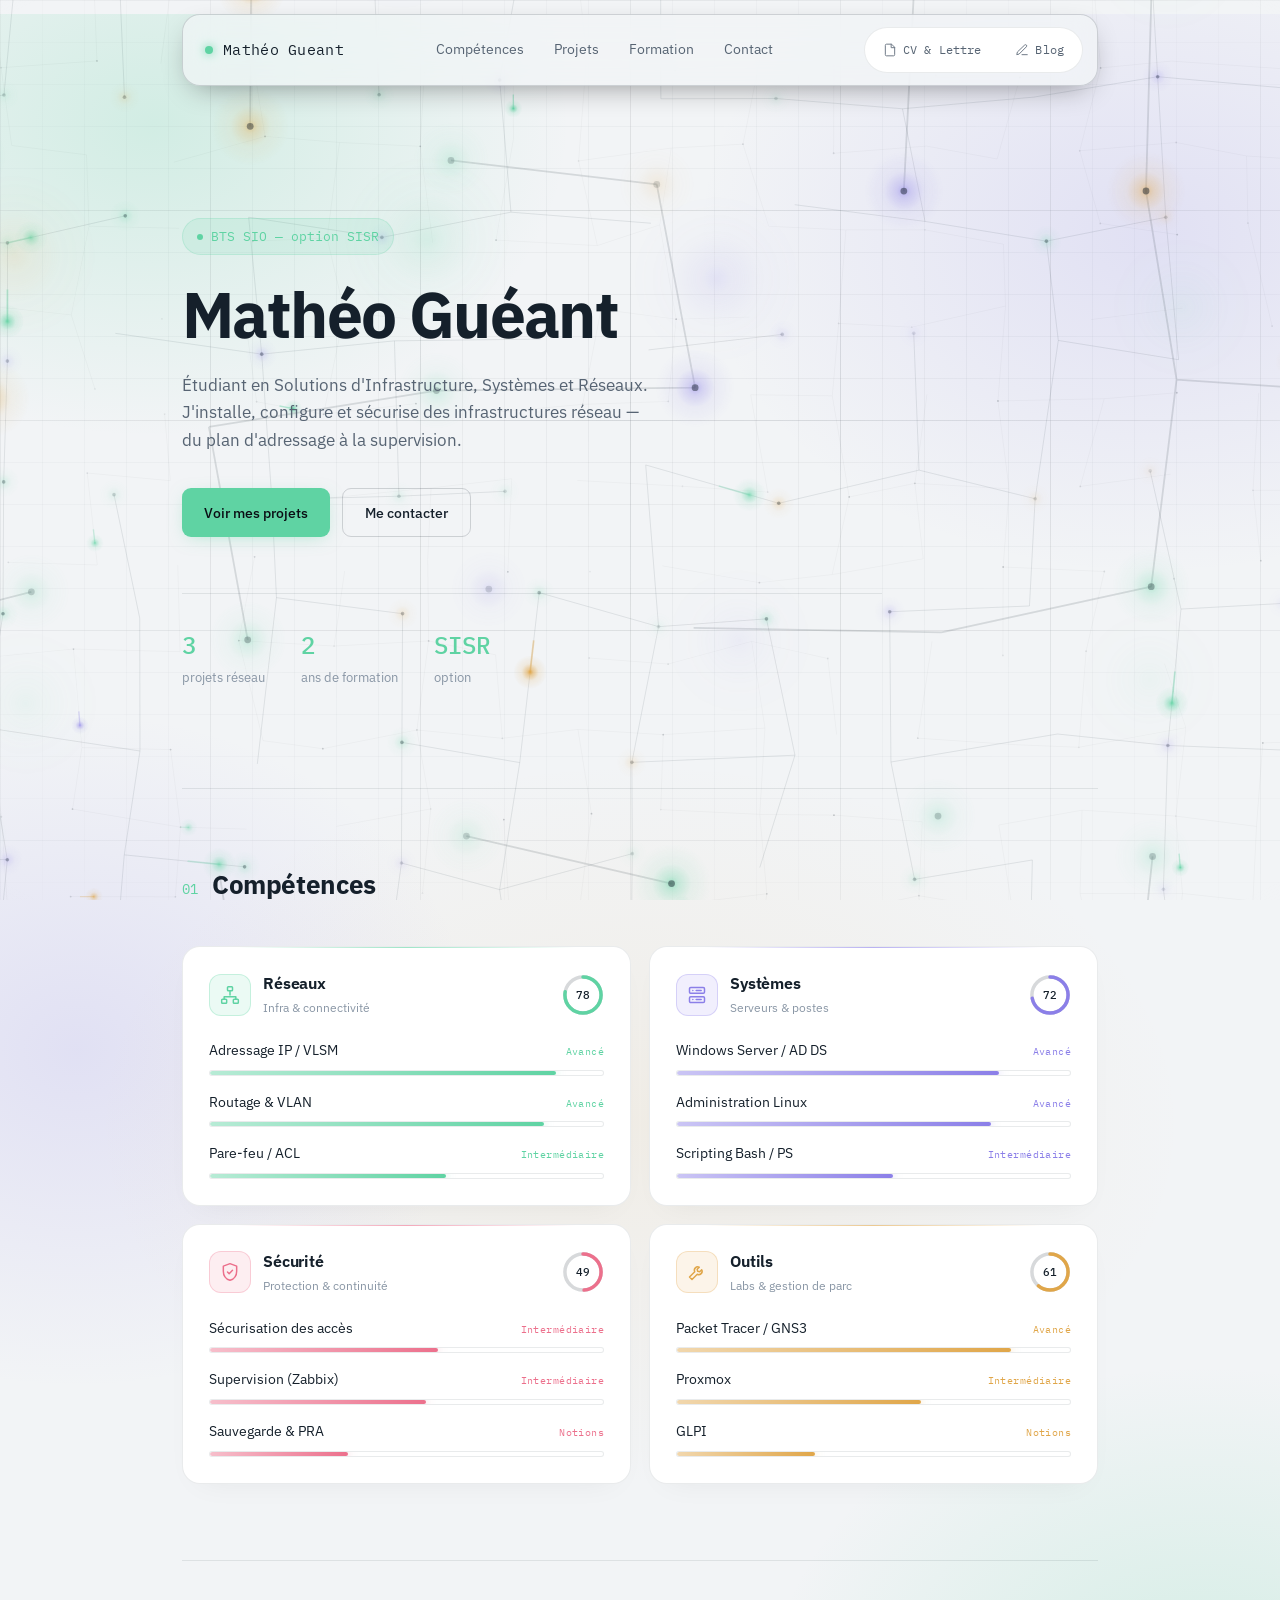
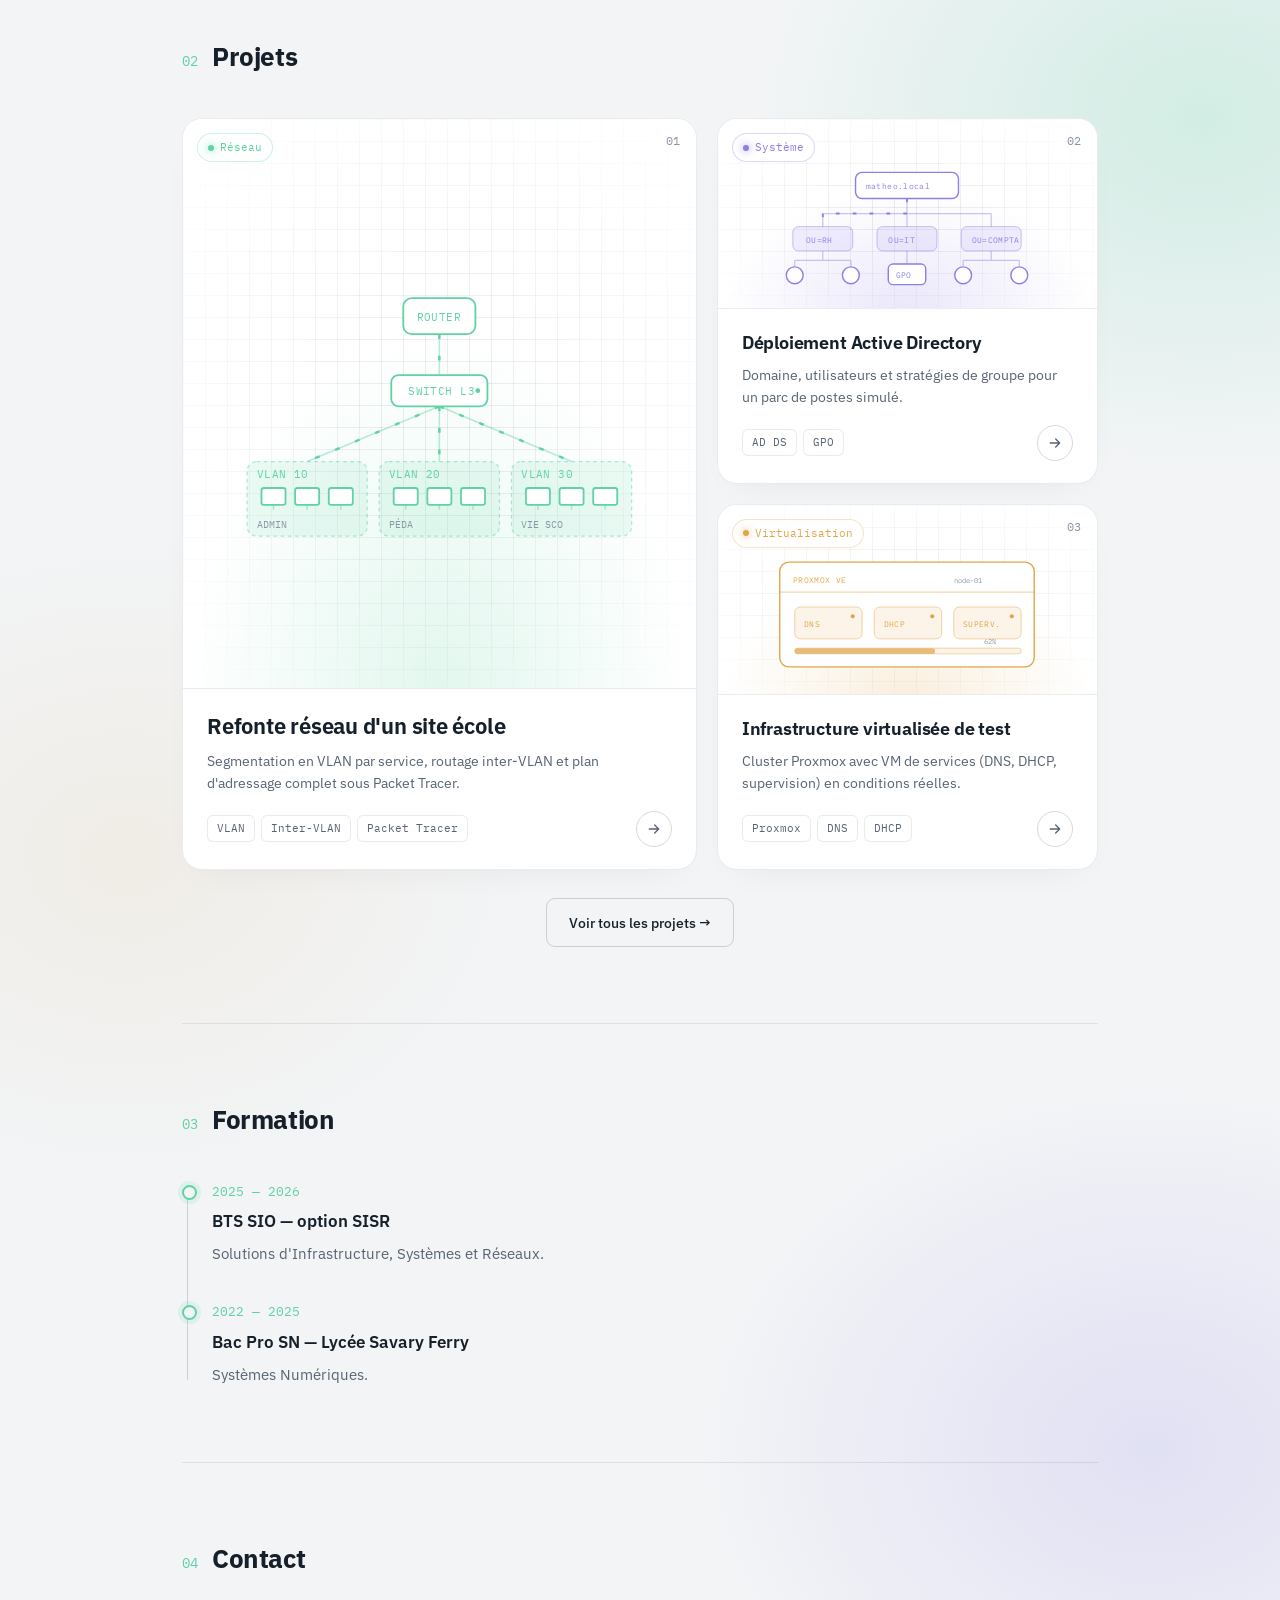
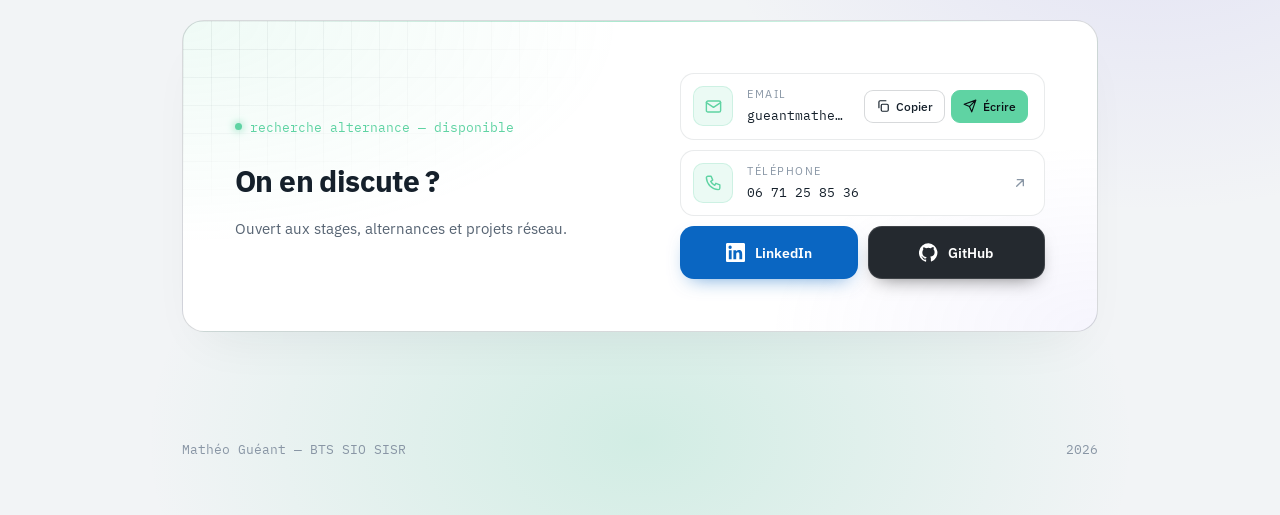
==== commit 4dfec0ce: "Accueil : nouvelles compétences + CSS/JS externes, README à jour" ====
--- a/index.html
+++ b/index.html
@@ -6,618 +6,8 @@
 <title>Mathéo Guéant — BTS SIO SISR</title>
 <link rel="icon" type="image/svg+xml" href="assets/favicon.svg">
 <link rel="alternate icon" href="assets/favicon.svg">
-<style>
-  @import url('https://fonts.googleapis.com/css2?family=IBM+Plex+Sans:wght@400;500;600;700&family=IBM+Plex+Mono:wght@400;500&display=swap');
-
-  :root {
-    --bg: #0A0E14;
-    --bg-soft: #0E141C;
-    --panel: #121A23;
-    --panel-hover: #16202B;
-    --ink: #EEF2F6;
-    --ink-dim: #93A2B4;
-    --ink-faint: #5C6B7E;
-    --signal: #5FD3A3;
-    --signal-dim: rgba(95,211,163,0.12);
-    --amber: #E0A649;
-    --violet: #8B7FE8;
-    --line: rgba(238,242,246,0.08);
-    --line-strong: rgba(238,242,246,0.15);
-    --shadow: rgba(0,0,0,0.35);
-    --header-bg: rgba(14,20,28,0.55);
-    --glow-a: rgba(95,211,163,0.16);
-    --glow-b: rgba(139,127,232,0.13);
-    --glow-c: rgba(224,166,73,0.07);
-  }
-  :root[data-theme="light"] {
-    --bg: #F2F4F6;
-    --bg-soft: #FFFFFF;
-    --panel: #FFFFFF;
-    --panel-hover: #F7F9FA;
-    --ink: #15202B;
-    --ink-dim: #576473;
-    --ink-faint: #8996A5;
-    --line: rgba(21,32,43,0.09);
-    --line-strong: rgba(21,32,43,0.17);
-    --shadow: rgba(21,32,43,0.08);
-    --header-bg: rgba(242,244,246,0.75);
-    --glow-a: rgba(95,211,163,0.22);
-    --glow-b: rgba(139,127,232,0.17);
-    --glow-c: rgba(224,166,73,0.09);
-  }
-  @media (prefers-color-scheme: light) {
-    :root:not([data-theme="dark"]) {
-      --bg: #F2F4F6;
-      --bg-soft: #FFFFFF;
-      --panel: #FFFFFF;
-      --panel-hover: #F7F9FA;
-      --ink: #15202B;
-      --ink-dim: #576473;
-      --ink-faint: #8996A5;
-      --line: rgba(21,32,43,0.09);
-      --line-strong: rgba(21,32,43,0.17);
-      --shadow: rgba(21,32,43,0.08);
-      --header-bg: rgba(242,244,246,0.75);
-      --glow-a: rgba(95,211,163,0.22);
-      --glow-b: rgba(139,127,232,0.17);
-      --glow-c: rgba(224,166,73,0.09);
-    }
-  }
-
-  * { box-sizing: border-box; margin: 0; padding: 0; }
-  html { scroll-behavior: smooth; }
-  body {
-    background: var(--bg);
-    color: var(--ink);
-    font-family: 'IBM Plex Sans', sans-serif;
-    line-height: 1.6;
-    -webkit-font-smoothing: antialiased;
-    position: relative;
-    overflow-x: hidden;
-  }
-  .mono { font-family: 'IBM Plex Mono', monospace; }
-  a { color: inherit; }
-  .wrap { max-width: 980px; margin: 0 auto; padding: 0 32px; position: relative; z-index: 1; }
-
-  /* ---- Background layers ---- */
-  /* Halos colorés répartis sur TOUTE la hauteur de la page (ils défilent avec le contenu) */
-  .bg-glow {
-    position: absolute;
-    top: 0;
-    left: 0;
-    width: 100%;
-    height: 100%;
-    z-index: 0;
-    pointer-events: none;
-    background:
-      radial-gradient(640px 480px at 12% 3%, var(--glow-a), transparent 65%),
-      radial-gradient(700px 520px at 90% 6%, var(--glow-b), transparent 65%),
-      radial-gradient(780px 520px at 50% 30%, var(--glow-c), transparent 70%),
-      radial-gradient(620px 520px at 6% 28%, var(--glow-b), transparent 65%),
-      radial-gradient(680px 540px at 94% 46%, var(--glow-a), transparent 65%),
-      radial-gradient(640px 520px at 10% 66%, var(--glow-c), transparent 65%),
-      radial-gradient(700px 560px at 90% 82%, var(--glow-b), transparent 65%),
-      radial-gradient(760px 520px at 50% 98%, var(--glow-a), transparent 65%);
-  }
-
-  /* Grille double échelle, plein écran, qui glisse à des vitesses différentes au scroll */
-  .bg-grid {
-    position: fixed;
-    inset: 0;
-    z-index: 0;
-    pointer-events: none;
-    background-image:
-      linear-gradient(var(--line) 1px, transparent 1px),
-      linear-gradient(90deg, var(--line) 1px, transparent 1px),
-      linear-gradient(var(--line-strong) 1px, transparent 1px),
-      linear-gradient(90deg, var(--line-strong) 1px, transparent 1px);
-    background-size: 42px 42px, 42px 42px, 210px 210px, 210px 210px;
-    background-position:
-      0 calc(var(--sy, 0) * -0.08px), 0 calc(var(--sy, 0) * -0.08px),
-      0 calc(var(--sy, 0) * -0.2px), 0 calc(var(--sy, 0) * -0.2px);
-    -webkit-mask-image: radial-gradient(ellipse 95% 85% at 50% 45%, #000 0%, transparent 100%);
-            mask-image: radial-gradient(ellipse 95% 85% at 50% 45%, #000 0%, transparent 100%);
-    opacity: 0.55;
-  }
-
-  /* Canvas : 4 couches de profondeur (lointain → premier plan), plein écran en permanence */
-  #netbg {
-    position: fixed;
-    inset: 0;
-    z-index: 0;
-    width: 100%;
-    height: 100%;
-    pointer-events: none;
-  }
-
-  /* Vignette légère sur les bords : renforce la profondeur sans masquer le fond */
-  .bg-vignette {
-    position: fixed;
-    inset: 0;
-    z-index: 0;
-    pointer-events: none;
-    opacity: 0.65;
-    background: radial-gradient(ellipse 130% 110% at 50% 50%, transparent 58%, var(--bg) 100%);
-  }
-  /* ---- end background layers ---- */
-
-  header {
-    position: sticky;
-    top: 14px;
-    z-index: 10;
-    display: flex;
-    justify-content: space-between;
-    align-items: center;
-    margin-top: 14px;
-    padding: 12px 14px 12px 22px;
-    background: var(--header-bg);
-    backdrop-filter: blur(18px) saturate(160%);
-    -webkit-backdrop-filter: blur(18px) saturate(160%);
-    border: 1px solid var(--line-strong);
-    border-radius: 18px;
-    box-shadow:
-      0 10px 30px -12px rgba(0,0,0,0.45),
-      inset 0 1px 0 rgba(255,255,255,0.04);
-    transition: background 0.2s ease, border-color 0.2s ease;
-  }
-  .brand { display: flex; align-items: center; gap: 10px; }
-  .brand .dot { width: 8px; height: 8px; border-radius: 50%; background: var(--signal); box-shadow: 0 0 10px var(--signal); animation: pulse 2.4s ease-in-out infinite; }
-  .brand span { font-family: 'IBM Plex Mono', monospace; font-size: 0.94rem; letter-spacing: 0.02em; }
-  nav { display: flex; align-items: center; gap: 2px; }
-  nav a {
-    text-decoration: none;
-    padding: 8px 14px;
-    font-size: 0.85rem;
-    color: var(--ink-dim);
-    border-radius: 100px;
-    transition: color 0.15s ease, background 0.15s ease;
-  }
-  nav a:hover { color: var(--ink); background: var(--panel); }
-
-  .docs-group {
-    display: flex;
-    align-items: center;
-    gap: 6px;
-    padding: 4px;
-    border-radius: 100px;
-    border: 1px solid var(--line);
-    background: var(--panel);
-    box-shadow: inset 0 1px 0 rgba(255,255,255,0.02);
-  }
-  .doc-pill {
-    display: inline-flex;
-    align-items: center;
-    gap: 6px;
-    padding: 7px 13px;
-    border-radius: 100px;
-    font-family: 'IBM Plex Mono', monospace;
-    font-size: 0.78rem;
-    letter-spacing: 0.01em;
-    color: var(--ink-dim);
-    text-decoration: none;
-    border: 1px solid transparent;
-    transition: color 0.15s ease, background 0.15s ease, border-color 0.15s ease, transform 0.15s ease;
-    white-space: nowrap;
-  }
-  .doc-pill svg { width: 14px; height: 14px; flex-shrink: 0; opacity: 0.85; }
-  .doc-pill:hover {
-    color: var(--signal);
-    background: var(--signal-dim);
-    border-color: rgba(95,211,163,0.28);
-    transform: translateY(-1px);
-  }
-  .doc-pill:hover svg { opacity: 1; }
-  .doc-pill-live { color: var(--signal); }
-  .doc-pill-dot {
-    width: 6px;
-    height: 6px;
-    border-radius: 50%;
-    background: var(--signal);
-    box-shadow: 0 0 8px var(--signal);
-    animation: pulse 2.4s ease-in-out infinite;
-  }
-
-  @keyframes pulse { 0%, 100% { opacity: 1; } 50% { opacity: 0.4; } }
-
-  .hero { padding: 132px 0 100px; max-width: 700px; }
-  .hero .tag {
-    display: inline-flex;
-    align-items: center;
-    gap: 8px;
-    font-family: 'IBM Plex Mono', monospace;
-    color: var(--signal);
-    font-size: 0.84rem;
-    margin-bottom: 26px;
-    padding: 7px 14px;
-    background: var(--signal-dim);
-    border-radius: 100px;
-    border: 1px solid rgba(95,211,163,0.22);
-  }
-  .hero .tag .dot { width: 6px; height: 6px; border-radius: 50%; background: var(--signal); }
-  .hero h1 {
-    font-size: clamp(2.6rem, 6vw, 4rem);
-    font-weight: 700;
-    line-height: 1.05;
-    margin-bottom: 22px;
-    letter-spacing: -0.025em;
-  }
-  .hero p { color: var(--ink-dim); max-width: 48ch; font-size: 1.08rem; margin-bottom: 34px; }
-  .hero-cta { display: flex; gap: 12px; margin-bottom: 56px; }
-  .btn {
-    display: inline-flex;
-    align-items: center;
-    gap: 8px;
-    padding: 12px 22px;
-    border-radius: 9px;
-    font-size: 0.9rem;
-    text-decoration: none;
-    font-weight: 500;
-    transition: transform 0.15s ease, background 0.15s ease, border-color 0.15s ease, box-shadow 0.15s ease;
-  }
-  .btn-primary { background: var(--signal); color: #0A0E14; box-shadow: 0 4px 18px -6px rgba(95,211,163,0.5); }
-  .btn-primary:hover { transform: translateY(-1px); background: #74dbb0; box-shadow: 0 6px 22px -6px rgba(95,211,163,0.6); }
-  .btn-ghost { border: 1px solid var(--line-strong); color: var(--ink); }
-  .btn-ghost:hover { border-color: var(--signal); color: var(--signal); }
-
-  .hero-stats { display: flex; gap: 36px; padding-top: 32px; border-top: 1px solid var(--line); }
-  .hero-stats div { display: flex; flex-direction: column; gap: 4px; }
-  .hero-stats .num { font-family: 'IBM Plex Mono', monospace; font-size: 1.5rem; font-weight: 500; color: var(--signal); }
-  .hero-stats .lbl { font-size: 0.8rem; color: var(--ink-faint); }
-
-  section { padding: 76px 0; border-top: 1px solid var(--line); }
-  .section-head { display: flex; align-items: baseline; gap: 14px; margin-bottom: 40px; }
-  .section-head .idx { font-family: 'IBM Plex Mono', monospace; color: var(--signal); font-size: 0.86rem; }
-  .section-head h2 { font-size: 1.6rem; font-weight: 700; letter-spacing: -0.015em; }
-
-  .skills { display: grid; grid-template-columns: repeat(4, 1fr); gap: 16px; }
-  .skill {
-    background: var(--panel);
-    border: 1px solid var(--line);
-    border-radius: 12px;
-    padding: 24px 20px;
-    box-shadow: 0 8px 20px -12px var(--shadow);
-    transition: border-color 0.18s ease, transform 0.18s ease, background 0.18s ease;
-  }
-  .skill:hover { border-color: var(--line-strong); background: var(--panel-hover); transform: translateY(-3px); }
-  .skill h3 { font-size: 0.96rem; font-weight: 600; margin-bottom: 16px; }
-  .skill ul { list-style: none; display: flex; flex-direction: column; gap: 11px; }
-  .skill li { font-size: 0.84rem; color: var(--ink-dim); }
-  .skill li .bar { display: block; height: 3px; background: var(--line); border-radius: 3px; margin-top: 7px; overflow: hidden; }
-  .skill li .bar span { display: block; height: 100%; background: linear-gradient(90deg, var(--signal), #8de8c8); border-radius: 3px; }
-
-  .projects {
-    display: grid;
-    grid-template-columns: 1.35fr 1fr;
-    grid-template-rows: auto auto;
-    gap: 20px;
-  }
-  .project {
-    --accent: 95,211,163;
-    --mx: 50%; --my: 0%;
-    position: relative;
-    isolation: isolate;
-    display: flex;
-    flex-direction: column;
-    border-radius: 20px;
-    color: inherit;
-    text-decoration: none;
-    background: var(--panel);
-    border: 1px solid var(--line);
-    box-shadow: 0 14px 34px -20px var(--shadow);
-    overflow: hidden;
-    transition: transform 0.35s cubic-bezier(.2,.7,.2,1), box-shadow 0.35s ease, border-color 0.35s ease;
-  }
-  .project.featured { grid-row: span 2; }
-  .project:nth-child(2) { --accent: 139,127,232; }
-  .project:nth-child(3) { --accent: 224,166,73; }
-  /* halo qui suit la souris */
-  .project::after {
-    content: "";
-    position: absolute; inset: 0;
-    z-index: -1;
-    background: radial-gradient(420px circle at var(--mx) var(--my), rgba(var(--accent),0.14), transparent 45%);
-    opacity: 0;
-    transition: opacity 0.3s ease;
-  }
-  .project:hover::after { opacity: 1; }
-  .project:hover {
-    transform: translateY(-6px);
-    border-color: rgba(var(--accent),0.45);
-    box-shadow: 0 28px 50px -24px rgba(var(--accent),0.45), 0 14px 34px -20px var(--shadow);
-  }
-
-  .project-visual {
-    position: relative;
-    height: 190px;
-    padding: 44px 16px 14px;
-    display: grid;
-    place-items: center;
-    color: rgb(var(--accent));
-    background:
-      radial-gradient(70% 90% at 50% 100%, rgba(var(--accent),0.18), transparent 70%),
-      var(--bg-soft);
-    border-bottom: 1px solid var(--line);
-    overflow: hidden;
-  }
-  .project.featured .project-visual { height: auto; flex: 1; min-height: 280px; padding: 50px 28px 24px; }
-  .project.featured .project-visual svg { max-width: 460px; }
-  .project-visual::before {
-    content: "";
-    position: absolute; inset: 0;
-    background-image:
-      linear-gradient(var(--line) 1px, transparent 1px),
-      linear-gradient(90deg, var(--line) 1px, transparent 1px);
-    background-size: 22px 22px;
-    -webkit-mask-image: radial-gradient(80% 80% at 50% 50%, #000, transparent 85%);
-            mask-image: radial-gradient(80% 80% at 50% 50%, #000, transparent 85%);
-  }
-  .project-visual svg { position: relative; width: 100%; max-width: 340px; height: 100%; transition: transform 0.5s cubic-bezier(.2,.7,.2,1); }
-  .project:hover .project-visual svg { transform: scale(1.04); }
-  .project-visual .node { fill: var(--panel); stroke: currentColor; stroke-width: 1.5; }
-  .project-visual .soft { fill: rgba(var(--accent),0.12); stroke: rgba(var(--accent),0.5); stroke-width: 1; }
-  .project-visual .wire { stroke: currentColor; stroke-width: 1.3; opacity: 0.45; fill: none; }
-  .project-visual .flow { stroke: currentColor; stroke-width: 2; fill: none; stroke-dasharray: 4 14; animation: flow 1.6s linear infinite; }
-  .project-visual .lbl { font-family: 'IBM Plex Mono', monospace; font-size: 9px; fill: currentColor; letter-spacing: 0.04em; }
-  .project-visual .lbl-dim { font-family: 'IBM Plex Mono', monospace; font-size: 8px; fill: var(--ink-faint); }
-  .project-visual .led { fill: currentColor; animation: blink 2s ease-in-out infinite; }
-  .project-visual .led:nth-of-type(2n) { animation-delay: .7s; }
-  @keyframes flow { to { stroke-dashoffset: -36; } }
-  @keyframes blink { 0%,100% { opacity: 1; } 50% { opacity: .25; } }
-
-  .project-badge {
-    position: absolute; top: 14px; left: 14px;
-    display: inline-flex; align-items: center; gap: 6px;
-    font-family: 'IBM Plex Mono', monospace; font-size: 0.68rem;
-    padding: 5px 10px; border-radius: 100px;
-    color: rgb(var(--accent));
-    background: var(--panel);
-    border: 1px solid rgba(var(--accent),0.3);
-    z-index: 1;
-  }
-  .project-badge::before { content: ""; width: 6px; height: 6px; border-radius: 50%; background: rgb(var(--accent)); box-shadow: 0 0 8px rgb(var(--accent)); }
-  .project-num {
-    position: absolute; top: 12px; right: 16px; z-index: 1;
-    font-family: 'IBM Plex Mono', monospace; font-size: 0.78rem; color: var(--ink-faint);
-  }
-
-  .project-body { display: flex; flex-direction: column; gap: 10px; padding: 22px 24px 22px; }
-  .project h3 { font-size: 1.12rem; font-weight: 650; line-height: 1.3; letter-spacing: -0.01em; }
-  .project.featured h3 { font-size: 1.4rem; }
-  .project p { font-size: 0.87rem; color: var(--ink-dim); line-height: 1.6; }
-  .project-foot { display: flex; align-items: center; justify-content: space-between; gap: 12px; margin-top: 6px; }
-  .project-tags { display: flex; flex-wrap: wrap; gap: 6px; list-style: none; }
-  .project-tags li {
-    font-family: 'IBM Plex Mono', monospace; font-size: 0.67rem;
-    color: var(--ink-dim);
-    background: var(--bg-soft);
-    border: 1px solid var(--line);
-    padding: 4px 9px; border-radius: 6px;
-  }
-  .project-go {
-    flex-shrink: 0;
-    width: 36px; height: 36px;
-    display: grid; place-items: center;
-    border-radius: 50%;
-    color: var(--ink-dim);
-    border: 1px solid var(--line-strong);
-    transition: background 0.25s ease, color 0.25s ease, border-color 0.25s ease, transform 0.25s ease;
-  }
-  .project-go svg { width: 16px; height: 16px; }
-  .project:hover .project-go { background: rgb(var(--accent)); border-color: rgb(var(--accent)); color: #0A0E14; transform: rotate(-45deg); }
-
-  .timeline { position: relative; padding-left: 30px; }
-  .timeline::before { content: ""; position: absolute; left: 5px; top: 6px; bottom: 6px; width: 1px; background: var(--line-strong); }
-  .tl-item { position: relative; padding-bottom: 36px; }
-  .tl-item:last-child { padding-bottom: 0; }
-  .tl-item::before {
-    content: "";
-    position: absolute;
-    left: -30px;
-    top: 4px;
-    width: 11px;
-    height: 11px;
-    border-radius: 50%;
-    background: var(--bg);
-    border: 2px solid var(--signal);
-    box-shadow: 0 0 0 4px var(--signal-dim);
-  }
-  .tl-item .period { font-family: 'IBM Plex Mono', monospace; color: var(--signal); font-size: 0.79rem; margin-bottom: 7px; display: block; }
-  .tl-item h3 { font-size: 1.06rem; font-weight: 600; margin-bottom: 7px; }
-  .tl-item p { color: var(--ink-dim); font-size: 0.92rem; }
-
-  .contact-panel {
-    position: relative;
-    overflow: hidden;
-    display: grid;
-    grid-template-columns: 1.1fr 1fr;
-    align-items: center;
-    gap: 44px;
-    padding: 52px;
-    border-radius: 22px;
-    border: 1px solid var(--line-strong);
-    background:
-      radial-gradient(80% 120% at 0% 0%, rgba(95,211,163,0.10), transparent 60%),
-      radial-gradient(60% 100% at 100% 100%, rgba(139,127,232,0.08), transparent 60%),
-      var(--panel);
-    box-shadow:
-      0 24px 50px -24px var(--shadow),
-      inset 0 1px 0 rgba(255,255,255,0.05);
-  }
-  .contact-panel::before {
-    content: "";
-    position: absolute;
-    top: 0; left: 8%; right: 8%;
-    height: 1px;
-    background: linear-gradient(90deg, transparent, var(--signal), transparent);
-    opacity: 0.55;
-  }
-  .contact-panel::after {
-    content: "";
-    position: absolute;
-    inset: 0;
-    pointer-events: none;
-    background-image:
-      linear-gradient(var(--line) 1px, transparent 1px),
-      linear-gradient(90deg, var(--line) 1px, transparent 1px);
-    background-size: 28px 28px;
-    -webkit-mask-image: radial-gradient(70% 90% at 0% 0%, #000, transparent 70%);
-            mask-image: radial-gradient(70% 90% at 0% 0%, #000, transparent 70%);
-    opacity: 0.7;
-  }
-  .contact-panel > * { position: relative; z-index: 1; min-width: 0; }
-  .contact-panel h3 { font-size: 1.9rem; font-weight: 700; letter-spacing: -0.02em; margin: 4px 0 10px; }
-  .contact-panel p { color: var(--ink-dim); font-size: 0.95rem; line-height: 1.6; max-width: 38ch; }
-  .contact-links { display: flex; flex-direction: column; gap: 10px; }
-  .contact-link {
-    display: flex;
-    align-items: center;
-    gap: 14px;
-    padding: 12px 16px 12px 12px;
-    color: var(--ink);
-    text-decoration: none;
-    background: var(--bg-soft);
-    border: 1px solid var(--line);
-    border-radius: 14px;
-    transition: border-color 0.2s ease, background 0.2s ease, transform 0.2s ease;
-  }
-  .contact-link .ic {
-    flex-shrink: 0;
-    width: 40px; height: 40px;
-    display: grid; place-items: center;
-    border-radius: 10px;
-    color: var(--signal);
-    background: var(--signal-dim);
-    border: 1px solid rgba(95,211,163,0.22);
-    transition: background 0.2s ease, color 0.2s ease;
-  }
-  .contact-link .ic svg { width: 19px; height: 19px; }
-  .contact-link .txt { display: flex; flex-direction: column; min-width: 0; flex: 1; }
-  .contact-link .lbl { font-size: 0.66rem; letter-spacing: 0.14em; text-transform: uppercase; color: var(--ink-faint); margin-bottom: 2px; }
-  .contact-link .val { font-family: 'IBM Plex Mono', monospace; font-size: 0.84rem; white-space: nowrap; overflow: hidden; text-overflow: ellipsis; }
-  .contact-link .go { color: var(--ink-faint); transition: transform 0.2s ease, color 0.2s ease; }
-  .contact-link:hover {
-    border-color: rgba(95,211,163,0.35);
-    background: var(--signal-dim);
-    transform: translateY(-2px);
-  }
-  .contact-link:hover .ic { background: var(--signal); color: #0A0E14; }
-  .contact-link:hover .go { color: var(--signal); transform: translate(3px,-3px); }
-  .mail-card:hover { transform: none; }
-  .mail-actions { display: flex; gap: 6px; flex-shrink: 0; }
-  .mail-btn {
-    display: inline-flex; align-items: center; gap: 6px;
-    padding: 8px 11px;
-    font: 500 0.76rem 'IBM Plex Sans', sans-serif;
-    color: var(--ink);
-    background: var(--panel);
-    border: 1px solid var(--line-strong);
-    border-radius: 9px;
-    cursor: pointer;
-    text-decoration: none;
-    transition: background 0.2s ease, color 0.2s ease, border-color 0.2s ease;
-  }
-  .mail-btn svg { width: 14px; height: 14px; }
-  .mail-btn:hover { border-color: var(--signal); color: var(--signal); }
-  .mail-btn.primary { background: var(--signal); border-color: var(--signal); color: #0A0E14; }
-  .mail-btn.primary:hover { background: #74dbb0; color: #0A0E14; }
-  .mail-btn.ok { border-color: var(--signal); color: var(--signal); }
-  .contact-social { display: grid; grid-template-columns: 1fr 1fr; gap: 10px; }
-  .social-btn {
-    display: flex; align-items: center; justify-content: center; gap: 10px;
-    padding: 14px 16px;
-    border-radius: 14px;
-    font-size: 0.9rem; font-weight: 600;
-    text-decoration: none;
-    color: #fff;
-    transition: transform 0.2s ease, box-shadow 0.2s ease, filter 0.2s ease;
-  }
-  .social-btn svg { width: 19px; height: 19px; }
-  .social-btn.linkedin { background: #0A66C2; box-shadow: 0 8px 20px -10px rgba(10,102,194,0.7); }
-  .social-btn.github { background: #24292F; border: 1px solid rgba(255,255,255,0.12); box-shadow: 0 8px 20px -10px rgba(0,0,0,0.6); }
-  .social-btn:hover { transform: translateY(-2px); filter: brightness(1.12); }
-  .social-btn.linkedin:hover { box-shadow: 0 12px 26px -10px rgba(10,102,194,0.85); }
-  .status { display: inline-flex; align-items: center; gap: 8px; font-family: 'IBM Plex Mono', monospace; font-size: 0.79rem; color: var(--signal); margin-bottom: 16px; }
-  .status .dot { width: 7px; height: 7px; border-radius: 50%; background: var(--signal); box-shadow: 0 0 8px var(--signal); }
-
-  footer { padding: 32px 0 54px; display: flex; justify-content: space-between; color: var(--ink-faint); font-size: 0.8rem; font-family: 'IBM Plex Mono', monospace; }
-
-  /* ---- CV ---- */
-  .cv-card {
-    background: var(--panel);
-    border: 1px solid var(--line);
-    border-radius: 16px;
-    padding: 36px;
-    box-shadow: 0 12px 30px -14px var(--shadow);
-  }
-  .cv-top { display: flex; justify-content: space-between; align-items: flex-start; gap: 20px; flex-wrap: wrap; margin-bottom: 32px; padding-bottom: 28px; border-bottom: 1px solid var(--line); }
-  .cv-top h3 { font-size: 1.3rem; font-weight: 700; margin-bottom: 6px; }
-  .cv-role { color: var(--signal); font-size: 0.85rem; }
-  .cv-top .btn { white-space: nowrap; }
-  .cv-grid { display: grid; grid-template-columns: repeat(3, 1fr); gap: 32px; }
-  .cv-col h4 { font-size: 0.78rem; color: var(--ink-faint); letter-spacing: 0.04em; text-transform: uppercase; margin-bottom: 14px; }
-  .cv-list { list-style: none; display: flex; flex-direction: column; gap: 12px; }
-  .cv-list li { font-size: 0.88rem; color: var(--ink); display: flex; flex-direction: column; gap: 3px; }
-  .cv-list .cv-period { color: var(--signal); font-size: 0.75rem; }
-  .cv-list.plain li { color: var(--ink-dim); }
-  .cv-tags { list-style: none; display: flex; flex-wrap: wrap; gap: 8px; }
-  .cv-tags li { font-size: 0.78rem; font-family: 'IBM Plex Mono', monospace; color: var(--ink-dim); background: var(--bg-soft); border: 1px solid var(--line); padding: 6px 11px; border-radius: 100px; }
-
-  /* ---- Lettre de motivation ---- */
-  .letter-card {
-    background: var(--panel);
-    border: 1px solid var(--line);
-    border-radius: 16px;
-    padding: 44px;
-    max-width: 720px;
-    margin: 0 auto;
-    box-shadow: 0 12px 30px -14px var(--shadow);
-  }
-  .letter-meta { display: flex; flex-direction: column; gap: 6px; font-size: 0.78rem; color: var(--ink-faint); margin-bottom: 26px; padding-bottom: 20px; border-bottom: 1px dashed var(--line-strong); }
-  .letter-body p { color: var(--ink-dim); font-size: 0.94rem; margin-bottom: 16px; }
-  .letter-body .letter-sign { color: var(--ink); font-weight: 600; margin-top: 20px; margin-bottom: 0; }
-  .letter-print { margin-top: 10px; }
-
-
-  @media print {
-    header, .hero-cta, #netbg, .bg-glow, .bg-grid, .bg-vignette, footer, #contact,
-    section:not(#cv):not(#lettre) { display: none !important; }
-    body { background: #fff; color: #111; }
-    .cv-card, .letter-card { box-shadow: none; border: none; }
-  }
-
-  @media (max-width: 760px) {
-    .hero { padding: 84px 0 64px; }
-    .hero-stats { gap: 24px; flex-wrap: wrap; }
-    .skills { grid-template-columns: 1fr 1fr; }
-    .projects { grid-template-columns: 1fr; }
-    .project.featured { grid-row: auto; }
-    .project.featured .project-visual { min-height: 200px; }
-    .contact-social { grid-template-columns: 1fr; }
-    .mail-btn span { display: none; }
-    .mail-btn { padding: 9px; }
-    nav a { padding: 8px 10px; }
-    header { flex-wrap: wrap; gap: 10px; }
-    nav { order: 3; width: 100%; justify-content: center; }
-    .docs-group { margin-left: auto; }
-    .doc-pill span { display: none; }
-    .doc-pill { padding: 8px; }
-    .doc-pill svg, .doc-pill-dot { margin: 0; }
-    .contact-panel { grid-template-columns: 1fr; gap: 28px; padding: 32px 26px; }
-    .contact-panel h3 { font-size: 1.55rem; }
-    footer { flex-direction: column; gap: 8px; }
-    .cv-grid { grid-template-columns: 1fr; gap: 24px; }
-    .cv-top { flex-direction: column; align-items: stretch; }
-    .cv-top .btn { width: 100%; justify-content: center; }
-    .letter-card { padding: 28px; }
-  }
-
-  :focus-visible { outline: 2px solid var(--signal); outline-offset: 3px; }
-  @media (prefers-reduced-motion: reduce) {
-    * { animation: none !important; transition: none !important; }
-    html { scroll-behavior: auto; }
-    #netbg { display: none; }
-  }
-</style>
+<link rel="stylesheet" href="css/style.css">
+<link rel="stylesheet" href="css/accueil.css">
 </head>
 <body>
 
@@ -675,36 +65,100 @@
       <h2>Compétences</h2>
     </div>
     <div class="skills">
-      <div class="skill">
-        <h3>Réseaux</h3>
+      <div class="skill skill-reseau">
+        <div class="skill-head">
+          <span class="skill-icon"><svg viewBox="0 0 24 24" fill="none" stroke="currentColor" stroke-width="1.8" stroke-linecap="round" stroke-linejoin="round"><rect x="9" y="2" width="6" height="5" rx="1"/><rect x="2" y="17" width="6" height="5" rx="1"/><rect x="16" y="17" width="6" height="5" rx="1"/><path d="M12 7v5M5 17v-3h14v3"/></svg></span>
+          <div class="skill-title"><h3>Réseaux</h3><span>Infra & connectivité</span></div>
+          <div class="skill-ring" style="--p:78" title="Moyenne 78%">
+            <svg viewBox="0 0 36 36"><circle cx="18" cy="18" r="15.5" pathLength="100"/><circle class="val" cx="18" cy="18" r="15.5" pathLength="100"/></svg>
+            <b>78</b>
+          </div>
+        </div>
         <ul>
-          <li>Adressage IP / VLSM<span class="bar"><span style="width:88%"></span></span></li>
-          <li>Routage &amp; VLAN<span class="bar"><span style="width:85%"></span></span></li>
-          <li>Pare-feu / ACL<span class="bar"><span style="width:60%"></span></span></li>
+          <li style="--p:88%">
+            <div class="skill-row"><span class="skill-name">Adressage IP / VLSM</span><span class="skill-lvl">Avancé</span></div>
+            <div class="skill-bar"><span></span></div>
+          </li>
+          <li style="--p:85%">
+            <div class="skill-row"><span class="skill-name">Routage &amp; VLAN</span><span class="skill-lvl">Avancé</span></div>
+            <div class="skill-bar"><span></span></div>
+          </li>
+          <li style="--p:60%">
+            <div class="skill-row"><span class="skill-name">Pare-feu / ACL</span><span class="skill-lvl">Intermédiaire</span></div>
+            <div class="skill-bar"><span></span></div>
+          </li>
         </ul>
       </div>
-      <div class="skill">
-        <h3>Systèmes</h3>
+      <div class="skill skill-systeme">
+        <div class="skill-head">
+          <span class="skill-icon"><svg viewBox="0 0 24 24" fill="none" stroke="currentColor" stroke-width="1.8" stroke-linecap="round" stroke-linejoin="round"><rect x="3" y="3" width="18" height="7" rx="1.5"/><rect x="3" y="14" width="18" height="7" rx="1.5"/><path d="M7 6.5h.01M7 17.5h.01M11 6.5h6M11 17.5h6"/></svg></span>
+          <div class="skill-title"><h3>Systèmes</h3><span>Serveurs & postes</span></div>
+          <div class="skill-ring" style="--p:72" title="Moyenne 72%">
+            <svg viewBox="0 0 36 36"><circle cx="18" cy="18" r="15.5" pathLength="100"/><circle class="val" cx="18" cy="18" r="15.5" pathLength="100"/></svg>
+            <b>72</b>
+          </div>
+        </div>
         <ul>
-          <li>Windows Server / AD DS<span class="bar"><span style="width:82%"></span></span></li>
-          <li>Administration Linux<span class="bar"><span style="width:80%"></span></span></li>
-          <li>Scripting Bash / PS<span class="bar"><span style="width:55%"></span></span></li>
+          <li style="--p:82%">
+            <div class="skill-row"><span class="skill-name">Windows Server / AD DS</span><span class="skill-lvl">Avancé</span></div>
+            <div class="skill-bar"><span></span></div>
+          </li>
+          <li style="--p:80%">
+            <div class="skill-row"><span class="skill-name">Administration Linux</span><span class="skill-lvl">Avancé</span></div>
+            <div class="skill-bar"><span></span></div>
+          </li>
+          <li style="--p:55%">
+            <div class="skill-row"><span class="skill-name">Scripting Bash / PS</span><span class="skill-lvl">Intermédiaire</span></div>
+            <div class="skill-bar"><span></span></div>
+          </li>
         </ul>
       </div>
-      <div class="skill">
-        <h3>Sécurité</h3>
+      <div class="skill skill-securite">
+        <div class="skill-head">
+          <span class="skill-icon"><svg viewBox="0 0 24 24" fill="none" stroke="currentColor" stroke-width="1.8" stroke-linecap="round" stroke-linejoin="round"><path d="M12 2 4 5v6c0 5 3.4 9.4 8 11 4.6-1.6 8-6 8-11V5l-8-3Z"/><path d="m9 12 2 2 4-4"/></svg></span>
+          <div class="skill-title"><h3>Sécurité</h3><span>Protection & continuité</span></div>
+          <div class="skill-ring" style="--p:49" title="Moyenne 49%">
+            <svg viewBox="0 0 36 36"><circle cx="18" cy="18" r="15.5" pathLength="100"/><circle class="val" cx="18" cy="18" r="15.5" pathLength="100"/></svg>
+            <b>49</b>
+          </div>
+        </div>
         <ul>
-          <li>Sécurisation des accès<span class="bar"><span style="width:58%"></span></span></li>
-          <li>Supervision (Zabbix)<span class="bar"><span style="width:55%"></span></span></li>
-          <li>Sauvegarde &amp; PRA<span class="bar"><span style="width:35%"></span></span></li>
+          <li style="--p:58%">
+            <div class="skill-row"><span class="skill-name">Sécurisation des accès</span><span class="skill-lvl">Intermédiaire</span></div>
+            <div class="skill-bar"><span></span></div>
+          </li>
+          <li style="--p:55%">
+            <div class="skill-row"><span class="skill-name">Supervision (Zabbix)</span><span class="skill-lvl">Intermédiaire</span></div>
+            <div class="skill-bar"><span></span></div>
+          </li>
+          <li style="--p:35%">
+            <div class="skill-row"><span class="skill-name">Sauvegarde &amp; PRA</span><span class="skill-lvl">Notions</span></div>
+            <div class="skill-bar"><span></span></div>
+          </li>
         </ul>
       </div>
-      <div class="skill">
-        <h3>Outils</h3>
+      <div class="skill skill-outils">
+        <div class="skill-head">
+          <span class="skill-icon"><svg viewBox="0 0 24 24" fill="none" stroke="currentColor" stroke-width="1.8" stroke-linecap="round" stroke-linejoin="round"><path d="M14.7 6.3a4 4 0 0 0-5.4 5.4L3 18l3 3 6.3-6.3a4 4 0 0 0 5.4-5.4l-2.5 2.5-2.4-.6-.6-2.4 2.5-2.5Z"/></svg></span>
+          <div class="skill-title"><h3>Outils</h3><span>Labs & gestion de parc</span></div>
+          <div class="skill-ring" style="--p:61" title="Moyenne 61%">
+            <svg viewBox="0 0 36 36"><circle cx="18" cy="18" r="15.5" pathLength="100"/><circle class="val" cx="18" cy="18" r="15.5" pathLength="100"/></svg>
+            <b>61</b>
+          </div>
+        </div>
         <ul>
-          <li>Packet Tracer / GNS3<span class="bar"><span style="width:85%"></span></span></li>
-          <li>Proxmox<span class="bar"><span style="width:62%"></span></span></li>
-          <li>GLPI<span class="bar"><span style="width:35%"></span></span></li>
+          <li style="--p:85%">
+            <div class="skill-row"><span class="skill-name">Packet Tracer / GNS3</span><span class="skill-lvl">Avancé</span></div>
+            <div class="skill-bar"><span></span></div>
+          </li>
+          <li style="--p:62%">
+            <div class="skill-row"><span class="skill-name">Proxmox</span><span class="skill-lvl">Intermédiaire</span></div>
+            <div class="skill-bar"><span></span></div>
+          </li>
+          <li style="--p:35%">
+            <div class="skill-row"><span class="skill-name">GLPI</span><span class="skill-lvl">Notions</span></div>
+            <div class="skill-bar"><span></span></div>
+          </li>
         </ul>
       </div>
     </div>
@@ -851,302 +305,8 @@
   </footer>
 </div>
 
-<script>
-(function () {
-  // Fond "circuit imprimé" en 4 couches de profondeur.
-  // Chaque couche est un maillage de traces avec des impulsions lumineuses ;
-  // plus la couche est proche, plus les nœuds sont gros, flous et rapides.
-  // Les couches défilent à des vitesses différentes (parallaxe au scroll + souris)
-  // et se répètent à l'infini : le fond couvre toute la page, de haut en bas.
-  var canvas = document.getElementById('netbg');
-  if (!canvas) return;
-  if (window.matchMedia('(prefers-reduced-motion: reduce)').matches) return;
-
-  var ctx = canvas.getContext('2d');
-  var root = document.documentElement;
-  var lightMQ = window.matchMedia('(prefers-color-scheme: light)');
-  var TAU = Math.PI * 2;
-  var w, h, dpr;
-  var sy = window.pageYOffset || 0;
-  var mx = 0, my = 0, tmx = 0, tmy = 0, last = 0;
-  var layers = [];
-
-  var COLORS = {
-    signal: '95,211,163',
-    amber: '224,166,73',
-    violet: '139,127,232',
-    inkD: '238,242,246',
-    inkL: '21,32,43'
-  };
-
-  // cell : taille de maille · par : parallaxe au scroll · drift : dérive (px/s)
-  // line/lw : opacité/épaisseur des traces · nr/na : rayon/opacité des nœuds
-  // halo/ha : rayon/opacité du halo des nœuds · hs : rayon du halo des impulsions
-  // tail : longueur de traînée · sp : vitesse · keep : densité des traces
-  // pf : quantité d'impulsions · on : proportion de nœuds actifs
-  var LAYERS = [
-    { cell: 84,  par: 0.05, drift: 3,  line: 0.05, lw: 0.6, nr: 0.9, na: 0.22, halo: 0,  ha: 0,    hs: 9,  tail: 14, sp: 0.5, keep: 0.55, pf: 0.05, on: 0.5 },
-    { cell: 130, par: 0.16, drift: 6,  line: 0.09, lw: 1,   nr: 1.8, na: 0.34, halo: 16, ha: 0.30, hs: 17, tail: 32, sp: 0.9, keep: 0.50, pf: 0.07, on: 0.5 },
-    { cell: 230, par: 0.42, drift: 11, line: 0.13, lw: 1.8, nr: 3.4, na: 0.48, halo: 40, ha: 0.55, hs: 36, tail: 76, sp: 1.5, keep: 0.42, pf: 0.10, on: 0.6 },
-    { cell: 380, par: 0.80, drift: 16, line: 0,    lw: 0,   nr: 0,   na: 0,    halo: 90, ha: 0.16, hs: 0,  tail: 0,  sp: 0,   keep: 0,    pf: 0,    on: 0.45 }
-  ];
-
-  var sprites = {};
-  Object.keys(COLORS).forEach(function (k) { sprites[k] = makeSprite(COLORS[k]); });
-
-  function makeSprite(rgb) {
-    var s = document.createElement('canvas');
-    s.width = s.height = 64;
-    var g = s.getContext('2d');
-    var grad = g.createRadialGradient(32, 32, 0, 32, 32, 32);
-    grad.addColorStop(0, 'rgba(' + rgb + ',1)');
-    grad.addColorStop(0.18, 'rgba(' + rgb + ',0.55)');
-    grad.addColorStop(0.5, 'rgba(' + rgb + ',0.14)');
-    grad.addColorStop(1, 'rgba(' + rgb + ',0)');
-    g.fillStyle = grad;
-    g.fillRect(0, 0, 64, 64);
-    return s;
-  }
-
-  function pickHue() {
-    var r = Math.random();
-    return r < 0.5 ? 'signal' : (r < 0.78 ? 'violet' : 'amber');
-  }
-  function pulseHue() {
-    var r = Math.random();
-    return r < 0.72 ? 'signal' : (r < 0.86 ? 'amber' : 'violet');
-  }
-
-  function resize() {
-    dpr = Math.min(window.devicePixelRatio || 1, 2);
-    w = window.innerWidth;
-    h = window.innerHeight;
-    canvas.width = w * dpr;
-    canvas.height = h * dpr;
-    canvas.style.width = w + 'px';
-    canvas.style.height = h + 'px';
-    ctx.setTransform(dpr, 0, 0, dpr, 0, 0);
-  }
-
-  function addEdge(L, a, b) {
-    var A = L.nodes[a], B = L.nodes[b];
-    var dx = B.x - A.x, dy = B.y - A.y;
-    if (dy < -L.tileH / 2) dy += L.tileH;
-    L.edges.push({ a: a, b: b, len: Math.sqrt(dx * dx + dy * dy) || 1, ax: 0, ay: 0, bx: 0, by: 0 });
-  }
-
-  function spawn(L, startRandom) {
-    L.pulses.push({
-      e: L.edges[(Math.random() * L.edges.length) | 0],
-      t: startRandom ? Math.random() : 0,
-      v: (0.4 + Math.random() * 0.5) * L.sp,
-      hue: pulseHue()
-    });
-  }
-
-  function build() {
-    var k = w < 760 ? 0.72 : 1;
-    layers = LAYERS.map(function (cfg) {
-      var L = {}, key;
-      for (key in cfg) L[key] = cfg[key];
-      L.cell = cfg.cell * k;
-      L.halo = cfg.halo * k;
-      var cols = Math.ceil(w / L.cell) + 3;
-      var rows = Math.ceil((h + 2 * L.cell) / L.cell) + 1;
-      L.tileH = rows * L.cell;
-      L.nodes = [];
-      L.edges = [];
-      L.pulses = [];
-
-      var grid = [], jit = L.cell * 0.32, gx, gy;
-      for (gy = 0; gy < rows; gy++) {
-        grid[gy] = [];
-        for (gx = 0; gx < cols; gx++) {
-          grid[gy][gx] = L.nodes.length;
-          L.nodes.push({
-            x: (gx - 1) * L.cell + (Math.random() - 0.5) * jit,
-            y: gy * L.cell + (Math.random() - 0.5) * jit,
-            on: Math.random() < L.on,
-            ph: Math.random() * TAU,
-            tw: 0.5 + Math.random() * 1.3,
-            hue: pickHue()
-          });
-        }
-      }
-
-      if (L.keep) {
-        for (gy = 0; gy < rows; gy++) {
-          for (gx = 0; gx < cols; gx++) {
-            var a = grid[gy][gx];
-            if (gx < cols - 1 && Math.random() < L.keep) addEdge(L, a, grid[gy][gx + 1]);
-            // la dernière rangée se raccorde à la première : la couche boucle sans coupure
-            if (Math.random() < L.keep) addEdge(L, a, grid[(gy + 1) % rows][gx]);
-          }
-        }
-      }
-
-      L.pos = new Float32Array(L.nodes.length * 2);
-      if (L.pf && L.edges.length) {
-        var count = Math.max(5, Math.round(L.edges.length * L.pf));
-        for (var i = 0; i < count; i++) spawn(L, true);
-      }
-      return L;
-    });
-  }
-
-  function draw(now, dt) {
-    var theme = root.getAttribute('data-theme');
-    var light = theme === 'light' || (theme !== 'dark' && lightMQ.matches);
-    var ink = light ? COLORS.inkL : COLORS.inkD;
-
-    ctx.clearRect(0, 0, w, h);
-    ctx.globalCompositeOperation = light ? 'source-over' : 'lighter';
-
-    for (var li = 0; li < layers.length; li++) {
-      var L = layers[li], nodes = L.nodes, edges = L.edges, P = L.pos;
-      var i, e, n, ax, ay, bx, by;
-      var off = sy * L.par + now * 0.001 * L.drift;
-      var ox = mx * L.par * 60, oy = my * L.par * 40;
-      var half = L.tileH / 2;
-
-      // position écran de chaque nœud (répétition verticale infinie)
-      for (i = 0; i < nodes.length; i++) {
-        n = nodes[i];
-        P[2 * i] = n.x + ox;
-        P[2 * i + 1] = (((n.y - off) % L.tileH) + L.tileH) % L.tileH - L.cell + oy;
-      }
-
-      // traces
-      if (L.line) {
-        ctx.lineWidth = L.lw;
-        ctx.strokeStyle = 'rgba(' + ink + ',' + L.line + ')';
-        ctx.beginPath();
-        for (i = 0; i < edges.length; i++) {
-          e = edges[i];
-          ax = P[2 * e.a]; ay = P[2 * e.a + 1];
-          bx = P[2 * e.b]; by = P[2 * e.b + 1];
-          if (by - ay > half) by -= L.tileH;
-          else if (by - ay < -half) by += L.tileH;
-          e.ax = ax; e.ay = ay; e.bx = bx; e.by = by;
-          ctx.moveTo(ax, ay);
-          ctx.lineTo(bx, by);
-        }
-        ctx.stroke();
-      }
-
-      // nœuds : petits points au loin, grosses "étoiles" à halo et scintillement au premier plan
-      var pad = L.halo + 8;
-      for (i = 0; i < nodes.length; i++) {
-        n = nodes[i];
-        if (!n.on) continue;
-        var x = P[2 * i], y = P[2 * i + 1];
-        if (x < -pad || x > w + pad || y < -pad || y > h + pad) continue;
-        var tw = 0.65 + 0.35 * Math.sin(now * 0.001 * n.tw + n.ph);
-        if (L.halo) {
-          ctx.globalAlpha = L.ha * tw;
-          ctx.drawImage(sprites[n.hue], x - L.halo, y - L.halo, L.halo * 2, L.halo * 2);
-        }
-        if (L.nr) {
-          ctx.globalAlpha = 1;
-          ctx.fillStyle = 'rgba(' + ink + ',' + (L.na * tw).toFixed(3) + ')';
-          ctx.beginPath();
-          ctx.arc(x, y, L.nr, 0, TAU);
-          ctx.fill();
-        }
-      }
-      ctx.globalAlpha = 1;
-
-      // impulsions lumineuses
-      for (i = L.pulses.length - 1; i >= 0; i--) {
-        var p = L.pulses[i];
-        e = p.e;
-        p.t += p.v * dt / e.len;
-        if (p.t >= 1) { L.pulses.splice(i, 1); spawn(L, false); continue; }
-        var fade = Math.sin(p.t * Math.PI);
-        var px = e.ax + (e.bx - e.ax) * p.t;
-        var py = e.ay + (e.by - e.ay) * p.t;
-        var tt = Math.max(0, p.t - L.tail / e.len);
-        var tx = e.ax + (e.bx - e.ax) * tt;
-        var ty = e.ay + (e.by - e.ay) * tt;
-
-        ctx.strokeStyle = 'rgba(' + COLORS[p.hue] + ',' + (0.4 * fade).toFixed(3) + ')';
-        ctx.lineWidth = L.lw + 0.8;
-        ctx.beginPath();
-        ctx.moveTo(tx, ty);
-        ctx.lineTo(px, py);
-        ctx.stroke();
-
-        ctx.globalAlpha = 0.2 + 0.8 * fade;
-        ctx.drawImage(sprites[p.hue], px - L.hs, py - L.hs, L.hs * 2, L.hs * 2);
-        ctx.globalAlpha = 1;
-      }
-    }
-    ctx.globalCompositeOperation = 'source-over';
-  }
-
-  function frame(now) {
-    var dt = last ? Math.min(3, (now - last) / 16.667) : 1;
-    last = now;
-    mx += (tmx - mx) * 0.05 * dt;
-    my += (tmy - my) * 0.05 * dt;
-    draw(now, dt);
-    requestAnimationFrame(frame);
-  }
-
-  window.addEventListener('scroll', function () {
-    sy = window.pageYOffset || 0;
-    root.style.setProperty('--sy', sy);
-  }, { passive: true });
-
-  window.addEventListener('pointermove', function (ev) {
-    if (ev.pointerType === 'touch') return;
-    tmx = (ev.clientX / w - 0.5) * 2;
-    tmy = (ev.clientY / h - 0.5) * 2;
-  }, { passive: true });
-
-  var resizeTimer;
-  window.addEventListener('resize', function () {
-    clearTimeout(resizeTimer);
-    resizeTimer = setTimeout(function () {
-      resize();
-      build();
-    }, 200);
-  });
-
-  root.style.setProperty('--sy', sy);
-  resize();
-  build();
-  requestAnimationFrame(frame);
-})();
-</script>
-
-<script>
-(function () {
-  var btn = document.getElementById('copyMail');
-  if (btn) btn.addEventListener('click', function () {
-    var mail = 'gueantmatheo0@gmail.com', label = btn.querySelector('span');
-    var done = function () {
-      btn.classList.add('ok'); label.textContent = 'Copié !';
-      setTimeout(function () { btn.classList.remove('ok'); label.textContent = 'Copier'; }, 1800);
-    };
-    if (navigator.clipboard && window.isSecureContext) {
-      navigator.clipboard.writeText(mail).then(done, fallback);
-    } else fallback();
-    function fallback() {
-      var t = document.createElement('textarea'); t.value = mail; t.style.position = 'fixed'; t.style.opacity = '0';
-      document.body.appendChild(t); t.select();
-      try { document.execCommand('copy'); } catch (e) {}
-      document.body.removeChild(t); done();
-    }
-  });
-  document.querySelectorAll('.project').forEach(function (card) {
-    card.addEventListener('pointermove', function (e) {
-      var r = card.getBoundingClientRect();
-      card.style.setProperty('--mx', (e.clientX - r.left) + 'px');
-      card.style.setProperty('--my', (e.clientY - r.top) + 'px');
-    });
-  });
-})();
-</script>
+<script src="js/background.js"></script>
+
+<script src="js/accueil.js"></script>
 </body>
 </html>
--- a/css/style.css
+++ b/css/style.css
@@ -0,0 +1,267 @@
+@import url('https://fonts.googleapis.com/css2?family=IBM+Plex+Sans:wght@400;500;600;700&family=IBM+Plex+Mono:wght@400;500&display=swap');
+
+/* ==========================================================
+   Mathéo Guéant — Portfolio
+   Styles communs à toutes les pages (thème, fond, en-tête, boutons, pied de page)
+   ========================================================== */
+
+:root {
+  --bg: #0A0E14;
+  --bg-soft: #0E141C;
+  --panel: #121A23;
+  --panel-hover: #16202B;
+  --ink: #EEF2F6;
+  --ink-dim: #93A2B4;
+  --ink-faint: #5C6B7E;
+  --signal: #5FD3A3;
+  --signal-dim: rgba(95,211,163,0.12);
+  --amber: #E0A649;
+  --violet: #8B7FE8;
+  --line: rgba(238,242,246,0.08);
+  --line-strong: rgba(238,242,246,0.15);
+  --shadow: rgba(0,0,0,0.35);
+  --header-bg: rgba(14,20,28,0.55);
+  --glow-a: rgba(95,211,163,0.16);
+  --glow-b: rgba(139,127,232,0.13);
+  --glow-c: rgba(224,166,73,0.07);
+}
+
+:root[data-theme="light"] {
+  --bg: #F2F4F6;
+  --bg-soft: #FFFFFF;
+  --panel: #FFFFFF;
+  --panel-hover: #F7F9FA;
+  --ink: #15202B;
+  --ink-dim: #576473;
+  --ink-faint: #8996A5;
+  --line: rgba(21,32,43,0.09);
+  --line-strong: rgba(21,32,43,0.17);
+  --shadow: rgba(21,32,43,0.08);
+  --header-bg: rgba(242,244,246,0.75);
+  --glow-a: rgba(95,211,163,0.22);
+  --glow-b: rgba(139,127,232,0.17);
+  --glow-c: rgba(224,166,73,0.09);
+}
+
+@media (prefers-color-scheme: light) {
+  :root:not([data-theme="dark"]) {
+    --bg: #F2F4F6;
+    --bg-soft: #FFFFFF;
+    --panel: #FFFFFF;
+    --panel-hover: #F7F9FA;
+    --ink: #15202B;
+    --ink-dim: #576473;
+    --ink-faint: #8996A5;
+    --line: rgba(21,32,43,0.09);
+    --line-strong: rgba(21,32,43,0.17);
+    --shadow: rgba(21,32,43,0.08);
+    --header-bg: rgba(242,244,246,0.75);
+    --glow-a: rgba(95,211,163,0.22);
+    --glow-b: rgba(139,127,232,0.17);
+    --glow-c: rgba(224,166,73,0.09);
+  }
+}
+
+* { box-sizing: border-box; margin: 0; padding: 0; }
+
+html { scroll-behavior: smooth; }
+
+body {
+  background: var(--bg);
+  color: var(--ink);
+  font-family: 'IBM Plex Sans', sans-serif;
+  line-height: 1.6;
+  -webkit-font-smoothing: antialiased;
+  position: relative;
+  overflow-x: hidden;
+}
+
+.mono { font-family: 'IBM Plex Mono', monospace; }
+
+a { color: inherit; }
+
+.wrap { max-width: 980px; margin: 0 auto; padding: 0 32px; position: relative; z-index: 1; }
+
+/* ---- Background layers ---- */
+/* Halos colorés répartis sur TOUTE la hauteur de la page (ils défilent avec le contenu) */
+.bg-glow {
+  position: absolute;
+  top: 0;
+  left: 0;
+  width: 100%;
+  height: 100%;
+  z-index: 0;
+  pointer-events: none;
+  background:
+    radial-gradient(640px 480px at 12% 3%, var(--glow-a), transparent 65%),
+    radial-gradient(700px 520px at 90% 6%, var(--glow-b), transparent 65%),
+    radial-gradient(780px 520px at 50% 30%, var(--glow-c), transparent 70%),
+    radial-gradient(620px 520px at 6% 28%, var(--glow-b), transparent 65%),
+    radial-gradient(680px 540px at 94% 46%, var(--glow-a), transparent 65%),
+    radial-gradient(640px 520px at 10% 66%, var(--glow-c), transparent 65%),
+    radial-gradient(700px 560px at 90% 82%, var(--glow-b), transparent 65%),
+    radial-gradient(760px 520px at 50% 98%, var(--glow-a), transparent 65%);
+}
+
+/* Grille double échelle, plein écran, qui glisse à des vitesses différentes au scroll */
+.bg-grid {
+  position: fixed;
+  inset: 0;
+  z-index: 0;
+  pointer-events: none;
+  background-image:
+    linear-gradient(var(--line) 1px, transparent 1px),
+    linear-gradient(90deg, var(--line) 1px, transparent 1px),
+    linear-gradient(var(--line-strong) 1px, transparent 1px),
+    linear-gradient(90deg, var(--line-strong) 1px, transparent 1px);
+  background-size: 42px 42px, 42px 42px, 210px 210px, 210px 210px;
+  background-position:
+    0 calc(var(--sy, 0) * -0.08px), 0 calc(var(--sy, 0) * -0.08px),
+    0 calc(var(--sy, 0) * -0.2px), 0 calc(var(--sy, 0) * -0.2px);
+  -webkit-mask-image: radial-gradient(ellipse 95% 85% at 50% 45%, #000 0%, transparent 100%);
+          mask-image: radial-gradient(ellipse 95% 85% at 50% 45%, #000 0%, transparent 100%);
+  opacity: 0.55;
+}
+
+/* Canvas : 4 couches de profondeur (lointain → premier plan), plein écran en permanence */
+#netbg {
+  position: fixed;
+  inset: 0;
+  z-index: 0;
+  width: 100%;
+  height: 100%;
+  pointer-events: none;
+}
+
+/* Vignette légère sur les bords : renforce la profondeur sans masquer le fond */
+.bg-vignette {
+  position: fixed;
+  inset: 0;
+  z-index: 0;
+  pointer-events: none;
+  opacity: 0.65;
+  background: radial-gradient(ellipse 130% 110% at 50% 50%, transparent 58%, var(--bg) 100%);
+}
+
+/* ---- end background layers ---- */
+header {
+  position: sticky;
+  top: 14px;
+  z-index: 10;
+  display: flex;
+  justify-content: space-between;
+  align-items: center;
+  margin-top: 14px;
+  padding: 12px 14px 12px 22px;
+  background: var(--header-bg);
+  backdrop-filter: blur(18px) saturate(160%);
+  -webkit-backdrop-filter: blur(18px) saturate(160%);
+  border: 1px solid var(--line-strong);
+  border-radius: 18px;
+  box-shadow:
+    0 10px 30px -12px rgba(0,0,0,0.45),
+    inset 0 1px 0 rgba(255,255,255,0.04);
+  transition: background 0.2s ease, border-color 0.2s ease;
+}
+
+.brand { display: flex; align-items: center; gap: 10px; }
+
+.brand .dot { width: 8px; height: 8px; border-radius: 50%; background: var(--signal); box-shadow: 0 0 10px var(--signal); animation: pulse 2.4s ease-in-out infinite; }
+
+.brand span { font-family: 'IBM Plex Mono', monospace; font-size: 0.94rem; letter-spacing: 0.02em; }
+
+nav { display: flex; align-items: center; gap: 2px; }
+
+nav a {
+  text-decoration: none;
+  padding: 8px 14px;
+  font-size: 0.85rem;
+  color: var(--ink-dim);
+  border-radius: 100px;
+  transition: color 0.15s ease, background 0.15s ease;
+}
+
+nav a:hover { color: var(--ink); background: var(--panel); }
+
+.docs-group {
+  display: flex;
+  align-items: center;
+  gap: 6px;
+  padding: 4px;
+  border-radius: 100px;
+  border: 1px solid var(--line);
+  background: var(--panel);
+  box-shadow: inset 0 1px 0 rgba(255,255,255,0.02);
+}
+
+.doc-pill {
+  display: inline-flex;
+  align-items: center;
+  gap: 6px;
+  padding: 7px 13px;
+  border-radius: 100px;
+  font-family: 'IBM Plex Mono', monospace;
+  font-size: 0.78rem;
+  letter-spacing: 0.01em;
+  color: var(--ink-dim);
+  text-decoration: none;
+  border: 1px solid transparent;
+  transition: color 0.15s ease, background 0.15s ease, border-color 0.15s ease, transform 0.15s ease;
+  white-space: nowrap;
+}
+
+.doc-pill svg { width: 14px; height: 14px; flex-shrink: 0; opacity: 0.85; }
+
+.doc-pill:hover {
+  color: var(--signal);
+  background: var(--signal-dim);
+  border-color: rgba(95,211,163,0.28);
+  transform: translateY(-1px);
+}
+
+.doc-pill:hover svg { opacity: 1; }
+
+.doc-pill-live { color: var(--signal); }
+
+.doc-pill-dot {
+  width: 6px;
+  height: 6px;
+  border-radius: 50%;
+  background: var(--signal);
+  box-shadow: 0 0 8px var(--signal);
+  animation: pulse 2.4s ease-in-out infinite;
+}
+
+@keyframes pulse { 0%, 100% { opacity: 1; } 50% { opacity: 0.4; } }
+
+.btn {
+  display: inline-flex;
+  align-items: center;
+  gap: 8px;
+  padding: 12px 22px;
+  border-radius: 9px;
+  font-size: 0.9rem;
+  text-decoration: none;
+  font-weight: 500;
+  transition: transform 0.15s ease, background 0.15s ease, border-color 0.15s ease, box-shadow 0.15s ease;
+}
+
+.btn-primary { background: var(--signal); color: #0A0E14; box-shadow: 0 4px 18px -6px rgba(95,211,163,0.5); }
+
+.btn-primary:hover { transform: translateY(-1px); background: #74dbb0; box-shadow: 0 6px 22px -6px rgba(95,211,163,0.6); }
+
+.btn-ghost { border: 1px solid var(--line-strong); color: var(--ink); }
+
+.btn-ghost:hover { border-color: var(--signal); color: var(--signal); }
+
+section { padding: 76px 0; border-top: 1px solid var(--line); }
+
+footer { padding: 32px 0 54px; display: flex; justify-content: space-between; color: var(--ink-faint); font-size: 0.8rem; font-family: 'IBM Plex Mono', monospace; }
+
+:focus-visible { outline: 2px solid var(--signal); outline-offset: 3px; }
+
+@media (prefers-reduced-motion: reduce) {
+  * { animation: none !important; transition: none !important; }
+  html { scroll-behavior: auto; }
+  #netbg { display: none; }
+}
--- a/css/accueil.css
+++ b/css/accueil.css
@@ -0,0 +1,579 @@
+/* ==========================================================
+   Mathéo Guéant — Portfolio
+   Page d'accueil (hero, compétences, projets, formation, contact)
+   ========================================================== */
+
+.hero { padding: 132px 0 100px; max-width: 700px; }
+
+.hero .tag {
+  display: inline-flex;
+  align-items: center;
+  gap: 8px;
+  font-family: 'IBM Plex Mono', monospace;
+  color: var(--signal);
+  font-size: 0.84rem;
+  margin-bottom: 26px;
+  padding: 7px 14px;
+  background: var(--signal-dim);
+  border-radius: 100px;
+  border: 1px solid rgba(95,211,163,0.22);
+}
+
+.hero .tag .dot { width: 6px; height: 6px; border-radius: 50%; background: var(--signal); }
+
+.hero h1 {
+  font-size: clamp(2.6rem, 6vw, 4rem);
+  font-weight: 700;
+  line-height: 1.05;
+  margin-bottom: 22px;
+  letter-spacing: -0.025em;
+}
+
+.hero p { color: var(--ink-dim); max-width: 48ch; font-size: 1.08rem; margin-bottom: 34px; }
+
+.hero-cta { display: flex; gap: 12px; margin-bottom: 56px; }
+
+.hero-stats { display: flex; gap: 36px; padding-top: 32px; border-top: 1px solid var(--line); }
+
+.hero-stats div { display: flex; flex-direction: column; gap: 4px; }
+
+.hero-stats .num { font-family: 'IBM Plex Mono', monospace; font-size: 1.5rem; font-weight: 500; color: var(--signal); }
+
+.hero-stats .lbl { font-size: 0.8rem; color: var(--ink-faint); }
+
+.section-head { display: flex; align-items: baseline; gap: 14px; margin-bottom: 40px; }
+
+.section-head .idx { font-family: 'IBM Plex Mono', monospace; color: var(--signal); font-size: 0.86rem; }
+
+.section-head h2 { font-size: 1.6rem; font-weight: 700; letter-spacing: -0.015em; }
+
+.skills { display: grid; grid-template-columns: repeat(2, 1fr); gap: 18px; }
+
+.skill {
+  --accent: 95,211,163;
+  --mx: 50%; --my: 0%;
+  position: relative;
+  isolation: isolate;
+  overflow: hidden;
+  display: flex;
+  flex-direction: column;
+  gap: 22px;
+  padding: 24px 26px 26px;
+  background: var(--panel);
+  border: 1px solid var(--line);
+  border-radius: 18px;
+  box-shadow: 0 12px 30px -18px var(--shadow);
+  transition: transform 0.35s cubic-bezier(.2,.7,.2,1), border-color 0.35s ease, box-shadow 0.35s ease;
+}
+.skill-systeme  { --accent: 139,127,232; }
+.skill-securite { --accent: 236,112,140; }
+.skill-outils   { --accent: 224,166,73; }
+
+/* liseré lumineux en haut + halo qui suit la souris */
+.skill::before {
+  content: "";
+  position: absolute; top: 0; left: 12%; right: 12%;
+  height: 1px;
+  background: linear-gradient(90deg, transparent, rgb(var(--accent)), transparent);
+  opacity: 0.6;
+}
+.skill::after {
+  content: "";
+  position: absolute; inset: 0; z-index: -1;
+  background: radial-gradient(320px circle at var(--mx) var(--my), rgba(var(--accent),0.13), transparent 50%);
+  opacity: 0;
+  transition: opacity 0.3s ease;
+}
+.skill:hover::after { opacity: 1; }
+.skill:hover {
+  transform: translateY(-5px);
+  border-color: rgba(var(--accent),0.4);
+  box-shadow: 0 24px 44px -22px rgba(var(--accent),0.45), 0 12px 30px -18px var(--shadow);
+}
+
+.skill-head { display: flex; align-items: center; gap: 12px; }
+.skill-icon {
+  flex-shrink: 0;
+  width: 42px; height: 42px;
+  display: grid; place-items: center;
+  border-radius: 12px;
+  color: rgb(var(--accent));
+  background: rgba(var(--accent),0.12);
+  border: 1px solid rgba(var(--accent),0.28);
+}
+.skill-icon svg { width: 20px; height: 20px; }
+.skill-title { flex: 1; min-width: 0; }
+.skill-title h3 { font-size: 1rem; font-weight: 650; letter-spacing: -0.01em; }
+.skill-title span { display: block; font-size: 0.74rem; color: var(--ink-faint); margin-top: 2px; }
+
+.skill-ring { position: relative; width: 42px; height: 42px; flex-shrink: 0; }
+.skill-ring svg { width: 100%; height: 100%; transform: rotate(-90deg); }
+.skill-ring circle { fill: none; stroke: var(--line-strong); stroke-width: 3; }
+.skill-ring circle.val {
+  stroke: rgb(var(--accent));
+  stroke-linecap: round;
+  stroke-dasharray: 100;
+  stroke-dashoffset: 100;
+  transition: stroke-dashoffset 1.2s cubic-bezier(.2,.7,.2,1) 0.2s;
+}
+.skill-ring b {
+  position: absolute; inset: 0;
+  display: grid; place-items: center;
+  font: 500 0.7rem 'IBM Plex Mono', monospace;
+  color: var(--ink);
+}
+
+.skill ul { list-style: none; display: flex; flex-direction: column; gap: 16px; }
+.skill-row { display: flex; align-items: baseline; justify-content: space-between; gap: 8px; margin-bottom: 8px; }
+.skill-name { font-size: 0.85rem; color: var(--ink); }
+.skill-lvl {
+  flex-shrink: 0;
+  font-family: 'IBM Plex Mono', monospace;
+  font-size: 0.64rem;
+  letter-spacing: 0.04em;
+  color: rgb(var(--accent));
+}
+.skill-bar {
+  position: relative;
+  height: 6px;
+  border-radius: 6px;
+  background: var(--bg-soft);
+  border: 1px solid var(--line);
+  overflow: hidden;
+}
+.skill-bar span {
+  position: absolute; inset: 0 auto 0 0;
+  width: 0;
+  border-radius: 6px;
+  background: linear-gradient(90deg, rgba(var(--accent),0.45), rgb(var(--accent)));
+  box-shadow: 0 0 10px rgba(var(--accent),0.55);
+  transition: width 1.1s cubic-bezier(.2,.7,.2,1);
+}
+.skill li:nth-child(2) .skill-bar span { transition-delay: 0.12s; }
+.skill li:nth-child(3) .skill-bar span { transition-delay: 0.24s; }
+
+/* état "visible" (ajouté en JS au scroll) ; sans JS tout est rempli directement */
+.skills.in .skill-bar span,
+.no-js .skill-bar span { width: var(--p); }
+.skills.in .skill-ring circle.val,
+.no-js .skill-ring circle.val { stroke-dashoffset: calc(100 - var(--p)); }
+
+.projects {
+  display: grid;
+  grid-template-columns: 1.35fr 1fr;
+  grid-template-rows: auto auto;
+  gap: 20px;
+}
+
+.project {
+  --accent: 95,211,163;
+  --mx: 50%; --my: 0%;
+  position: relative;
+  isolation: isolate;
+  display: flex;
+  flex-direction: column;
+  border-radius: 20px;
+  color: inherit;
+  text-decoration: none;
+  background: var(--panel);
+  border: 1px solid var(--line);
+  box-shadow: 0 14px 34px -20px var(--shadow);
+  overflow: hidden;
+  transition: transform 0.35s cubic-bezier(.2,.7,.2,1), box-shadow 0.35s ease, border-color 0.35s ease;
+}
+
+.project.featured { grid-row: span 2; }
+
+.project:nth-child(2) { --accent: 139,127,232; }
+
+.project:nth-child(3) { --accent: 224,166,73; }
+
+/* halo qui suit la souris */
+.project::after {
+  content: "";
+  position: absolute; inset: 0;
+  z-index: -1;
+  background: radial-gradient(420px circle at var(--mx) var(--my), rgba(var(--accent),0.14), transparent 45%);
+  opacity: 0;
+  transition: opacity 0.3s ease;
+}
+
+.project:hover::after { opacity: 1; }
+
+.project:hover {
+  transform: translateY(-6px);
+  border-color: rgba(var(--accent),0.45);
+  box-shadow: 0 28px 50px -24px rgba(var(--accent),0.45), 0 14px 34px -20px var(--shadow);
+}
+
+.project-visual {
+  position: relative;
+  height: 190px;
+  padding: 44px 16px 14px;
+  display: grid;
+  place-items: center;
+  color: rgb(var(--accent));
+  background:
+    radial-gradient(70% 90% at 50% 100%, rgba(var(--accent),0.18), transparent 70%),
+    var(--bg-soft);
+  border-bottom: 1px solid var(--line);
+  overflow: hidden;
+}
+
+.project.featured .project-visual { height: auto; flex: 1; min-height: 280px; padding: 50px 28px 24px; }
+
+.project.featured .project-visual svg { max-width: 460px; }
+
+.project-visual::before {
+  content: "";
+  position: absolute; inset: 0;
+  background-image:
+    linear-gradient(var(--line) 1px, transparent 1px),
+    linear-gradient(90deg, var(--line) 1px, transparent 1px);
+  background-size: 22px 22px;
+  -webkit-mask-image: radial-gradient(80% 80% at 50% 50%, #000, transparent 85%);
+          mask-image: radial-gradient(80% 80% at 50% 50%, #000, transparent 85%);
+}
+
+.project-visual svg { position: relative; width: 100%; max-width: 340px; height: 100%; transition: transform 0.5s cubic-bezier(.2,.7,.2,1); }
+
+.project:hover .project-visual svg { transform: scale(1.04); }
+
+.project-visual .node { fill: var(--panel); stroke: currentColor; stroke-width: 1.5; }
+
+.project-visual .soft { fill: rgba(var(--accent),0.12); stroke: rgba(var(--accent),0.5); stroke-width: 1; }
+
+.project-visual .wire { stroke: currentColor; stroke-width: 1.3; opacity: 0.45; fill: none; }
+
+.project-visual .flow { stroke: currentColor; stroke-width: 2; fill: none; stroke-dasharray: 4 14; animation: flow 1.6s linear infinite; }
+
+.project-visual .lbl { font-family: 'IBM Plex Mono', monospace; font-size: 9px; fill: currentColor; letter-spacing: 0.04em; }
+
+.project-visual .lbl-dim { font-family: 'IBM Plex Mono', monospace; font-size: 8px; fill: var(--ink-faint); }
+
+.project-visual .led { fill: currentColor; animation: blink 2s ease-in-out infinite; }
+
+.project-visual .led:nth-of-type(2n) { animation-delay: .7s; }
+
+@keyframes flow { to { stroke-dashoffset: -36; } }
+
+@keyframes blink { 0%,100% { opacity: 1; } 50% { opacity: .25; } }
+
+.project-badge {
+  position: absolute; top: 14px; left: 14px;
+  display: inline-flex; align-items: center; gap: 6px;
+  font-family: 'IBM Plex Mono', monospace; font-size: 0.68rem;
+  padding: 5px 10px; border-radius: 100px;
+  color: rgb(var(--accent));
+  background: var(--panel);
+  border: 1px solid rgba(var(--accent),0.3);
+  z-index: 1;
+}
+
+.project-badge::before { content: ""; width: 6px; height: 6px; border-radius: 50%; background: rgb(var(--accent)); box-shadow: 0 0 8px rgb(var(--accent)); }
+
+.project-num {
+  position: absolute; top: 12px; right: 16px; z-index: 1;
+  font-family: 'IBM Plex Mono', monospace; font-size: 0.78rem; color: var(--ink-faint);
+}
+
+.project-body { display: flex; flex-direction: column; gap: 10px; padding: 22px 24px 22px; }
+
+.project h3 { font-size: 1.12rem; font-weight: 650; line-height: 1.3; letter-spacing: -0.01em; }
+
+.project.featured h3 { font-size: 1.4rem; }
+
+.project p { font-size: 0.87rem; color: var(--ink-dim); line-height: 1.6; }
+
+.project-foot { display: flex; align-items: center; justify-content: space-between; gap: 12px; margin-top: 6px; }
+
+.project-tags { display: flex; flex-wrap: wrap; gap: 6px; list-style: none; }
+
+.project-tags li {
+  font-family: 'IBM Plex Mono', monospace; font-size: 0.67rem;
+  color: var(--ink-dim);
+  background: var(--bg-soft);
+  border: 1px solid var(--line);
+  padding: 4px 9px; border-radius: 6px;
+}
+
+.project-go {
+  flex-shrink: 0;
+  width: 36px; height: 36px;
+  display: grid; place-items: center;
+  border-radius: 50%;
+  color: var(--ink-dim);
+  border: 1px solid var(--line-strong);
+  transition: background 0.25s ease, color 0.25s ease, border-color 0.25s ease, transform 0.25s ease;
+}
+
+.project-go svg { width: 16px; height: 16px; }
+
+.project:hover .project-go { background: rgb(var(--accent)); border-color: rgb(var(--accent)); color: #0A0E14; transform: rotate(-45deg); }
+
+.timeline { position: relative; padding-left: 30px; }
+
+.timeline::before { content: ""; position: absolute; left: 5px; top: 6px; bottom: 6px; width: 1px; background: var(--line-strong); }
+
+.tl-item { position: relative; padding-bottom: 36px; }
+
+.tl-item:last-child { padding-bottom: 0; }
+
+.tl-item::before {
+  content: "";
+  position: absolute;
+  left: -30px;
+  top: 4px;
+  width: 11px;
+  height: 11px;
+  border-radius: 50%;
+  background: var(--bg);
+  border: 2px solid var(--signal);
+  box-shadow: 0 0 0 4px var(--signal-dim);
+}
+
+.tl-item .period { font-family: 'IBM Plex Mono', monospace; color: var(--signal); font-size: 0.79rem; margin-bottom: 7px; display: block; }
+
+.tl-item h3 { font-size: 1.06rem; font-weight: 600; margin-bottom: 7px; }
+
+.tl-item p { color: var(--ink-dim); font-size: 0.92rem; }
+
+.contact-panel {
+  position: relative;
+  overflow: hidden;
+  display: grid;
+  grid-template-columns: 1.1fr 1fr;
+  align-items: center;
+  gap: 44px;
+  padding: 52px;
+  border-radius: 22px;
+  border: 1px solid var(--line-strong);
+  background:
+    radial-gradient(80% 120% at 0% 0%, rgba(95,211,163,0.10), transparent 60%),
+    radial-gradient(60% 100% at 100% 100%, rgba(139,127,232,0.08), transparent 60%),
+    var(--panel);
+  box-shadow:
+    0 24px 50px -24px var(--shadow),
+    inset 0 1px 0 rgba(255,255,255,0.05);
+}
+
+.contact-panel::before {
+  content: "";
+  position: absolute;
+  top: 0; left: 8%; right: 8%;
+  height: 1px;
+  background: linear-gradient(90deg, transparent, var(--signal), transparent);
+  opacity: 0.55;
+}
+
+.contact-panel::after {
+  content: "";
+  position: absolute;
+  inset: 0;
+  pointer-events: none;
+  background-image:
+    linear-gradient(var(--line) 1px, transparent 1px),
+    linear-gradient(90deg, var(--line) 1px, transparent 1px);
+  background-size: 28px 28px;
+  -webkit-mask-image: radial-gradient(70% 90% at 0% 0%, #000, transparent 70%);
+          mask-image: radial-gradient(70% 90% at 0% 0%, #000, transparent 70%);
+  opacity: 0.7;
+}
+
+.contact-panel > * { position: relative; z-index: 1; min-width: 0; }
+
+.contact-panel h3 { font-size: 1.9rem; font-weight: 700; letter-spacing: -0.02em; margin: 4px 0 10px; }
+
+.contact-panel p { color: var(--ink-dim); font-size: 0.95rem; line-height: 1.6; max-width: 38ch; }
+
+.contact-links { display: flex; flex-direction: column; gap: 10px; }
+
+.contact-link {
+  display: flex;
+  align-items: center;
+  gap: 14px;
+  padding: 12px 16px 12px 12px;
+  color: var(--ink);
+  text-decoration: none;
+  background: var(--bg-soft);
+  border: 1px solid var(--line);
+  border-radius: 14px;
+  transition: border-color 0.2s ease, background 0.2s ease, transform 0.2s ease;
+}
+
+.contact-link .ic {
+  flex-shrink: 0;
+  width: 40px; height: 40px;
+  display: grid; place-items: center;
+  border-radius: 10px;
+  color: var(--signal);
+  background: var(--signal-dim);
+  border: 1px solid rgba(95,211,163,0.22);
+  transition: background 0.2s ease, color 0.2s ease;
+}
+
+.contact-link .ic svg { width: 19px; height: 19px; }
+
+.contact-link .txt { display: flex; flex-direction: column; min-width: 0; flex: 1; }
+
+.contact-link .lbl { font-size: 0.66rem; letter-spacing: 0.14em; text-transform: uppercase; color: var(--ink-faint); margin-bottom: 2px; }
+
+.contact-link .val { font-family: 'IBM Plex Mono', monospace; font-size: 0.84rem; white-space: nowrap; overflow: hidden; text-overflow: ellipsis; }
+
+.contact-link .go { color: var(--ink-faint); transition: transform 0.2s ease, color 0.2s ease; }
+
+.contact-link:hover {
+  border-color: rgba(95,211,163,0.35);
+  background: var(--signal-dim);
+  transform: translateY(-2px);
+}
+
+.contact-link:hover .ic { background: var(--signal); color: #0A0E14; }
+
+.contact-link:hover .go { color: var(--signal); transform: translate(3px,-3px); }
+
+.mail-card:hover { transform: none; }
+
+.mail-actions { display: flex; gap: 6px; flex-shrink: 0; }
+
+.mail-btn {
+  display: inline-flex; align-items: center; gap: 6px;
+  padding: 8px 11px;
+  font: 500 0.76rem 'IBM Plex Sans', sans-serif;
+  color: var(--ink);
+  background: var(--panel);
+  border: 1px solid var(--line-strong);
+  border-radius: 9px;
+  cursor: pointer;
+  text-decoration: none;
+  transition: background 0.2s ease, color 0.2s ease, border-color 0.2s ease;
+}
+
+.mail-btn svg { width: 14px; height: 14px; }
+
+.mail-btn:hover { border-color: var(--signal); color: var(--signal); }
+
+.mail-btn.primary { background: var(--signal); border-color: var(--signal); color: #0A0E14; }
+
+.mail-btn.primary:hover { background: #74dbb0; color: #0A0E14; }
+
+.mail-btn.ok { border-color: var(--signal); color: var(--signal); }
+
+.contact-social { display: grid; grid-template-columns: 1fr 1fr; gap: 10px; }
+
+.social-btn {
+  display: flex; align-items: center; justify-content: center; gap: 10px;
+  padding: 14px 16px;
+  border-radius: 14px;
+  font-size: 0.9rem; font-weight: 600;
+  text-decoration: none;
+  color: #fff;
+  transition: transform 0.2s ease, box-shadow 0.2s ease, filter 0.2s ease;
+}
+
+.social-btn svg { width: 19px; height: 19px; }
+
+.social-btn.linkedin { background: #0A66C2; box-shadow: 0 8px 20px -10px rgba(10,102,194,0.7); }
+
+.social-btn.github { background: #24292F; border: 1px solid rgba(255,255,255,0.12); box-shadow: 0 8px 20px -10px rgba(0,0,0,0.6); }
+
+.social-btn:hover { transform: translateY(-2px); filter: brightness(1.12); }
+
+.social-btn.linkedin:hover { box-shadow: 0 12px 26px -10px rgba(10,102,194,0.85); }
+
+.status { display: inline-flex; align-items: center; gap: 8px; font-family: 'IBM Plex Mono', monospace; font-size: 0.79rem; color: var(--signal); margin-bottom: 16px; }
+
+.status .dot { width: 7px; height: 7px; border-radius: 50%; background: var(--signal); box-shadow: 0 0 8px var(--signal); }
+
+/* ---- CV ---- */
+.cv-card {
+  background: var(--panel);
+  border: 1px solid var(--line);
+  border-radius: 16px;
+  padding: 36px;
+  box-shadow: 0 12px 30px -14px var(--shadow);
+}
+
+.cv-top { display: flex; justify-content: space-between; align-items: flex-start; gap: 20px; flex-wrap: wrap; margin-bottom: 32px; padding-bottom: 28px; border-bottom: 1px solid var(--line); }
+
+.cv-top h3 { font-size: 1.3rem; font-weight: 700; margin-bottom: 6px; }
+
+.cv-role { color: var(--signal); font-size: 0.85rem; }
+
+.cv-top .btn { white-space: nowrap; }
+
+.cv-grid { display: grid; grid-template-columns: repeat(3, 1fr); gap: 32px; }
+
+.cv-col h4 { font-size: 0.78rem; color: var(--ink-faint); letter-spacing: 0.04em; text-transform: uppercase; margin-bottom: 14px; }
+
+.cv-list { list-style: none; display: flex; flex-direction: column; gap: 12px; }
+
+.cv-list li { font-size: 0.88rem; color: var(--ink); display: flex; flex-direction: column; gap: 3px; }
+
+.cv-list .cv-period { color: var(--signal); font-size: 0.75rem; }
+
+.cv-list.plain li { color: var(--ink-dim); }
+
+.cv-tags { list-style: none; display: flex; flex-wrap: wrap; gap: 8px; }
+
+.cv-tags li { font-size: 0.78rem; font-family: 'IBM Plex Mono', monospace; color: var(--ink-dim); background: var(--bg-soft); border: 1px solid var(--line); padding: 6px 11px; border-radius: 100px; }
+
+/* ---- Lettre de motivation ---- */
+.letter-card {
+  background: var(--panel);
+  border: 1px solid var(--line);
+  border-radius: 16px;
+  padding: 44px;
+  max-width: 720px;
+  margin: 0 auto;
+  box-shadow: 0 12px 30px -14px var(--shadow);
+}
+
+.letter-meta { display: flex; flex-direction: column; gap: 6px; font-size: 0.78rem; color: var(--ink-faint); margin-bottom: 26px; padding-bottom: 20px; border-bottom: 1px dashed var(--line-strong); }
+
+.letter-body p { color: var(--ink-dim); font-size: 0.94rem; margin-bottom: 16px; }
+
+.letter-body .letter-sign { color: var(--ink); font-weight: 600; margin-top: 20px; margin-bottom: 0; }
+
+.letter-print { margin-top: 10px; }
+
+@media print {
+  header, .hero-cta, #netbg, .bg-glow, .bg-grid, .bg-vignette, footer, #contact,
+  section:not(#cv):not(#lettre) { display: none !important; }
+  body { background: #fff; color: #111; }
+  .cv-card, .letter-card { box-shadow: none; border: none; }
+}
+
+@media (max-width: 760px) {
+  .hero { padding: 84px 0 64px; }
+  .hero-stats { gap: 24px; flex-wrap: wrap; }
+  .skills { grid-template-columns: 1fr 1fr; }
+  .projects { grid-template-columns: 1fr; }
+  .project.featured { grid-row: auto; }
+  .project.featured .project-visual { min-height: 200px; }
+  .contact-social { grid-template-columns: 1fr; }
+  .mail-btn span { display: none; }
+  .mail-btn { padding: 9px; }
+  nav a { padding: 8px 10px; }
+  header { flex-wrap: wrap; gap: 10px; }
+  nav { order: 3; width: 100%; justify-content: center; }
+  .docs-group { margin-left: auto; }
+  .doc-pill span { display: none; }
+  .doc-pill { padding: 8px; }
+  .doc-pill svg, .doc-pill-dot { margin: 0; }
+  .contact-panel { grid-template-columns: 1fr; gap: 28px; padding: 32px 26px; }
+  .contact-panel h3 { font-size: 1.55rem; }
+  footer { flex-direction: column; gap: 8px; }
+  .cv-grid { grid-template-columns: 1fr; gap: 24px; }
+  .cv-top { flex-direction: column; align-items: stretch; }
+  .cv-top .btn { width: 100%; justify-content: center; }
+  .letter-card { padding: 28px; }
+}
+
+@media (prefers-reduced-motion: reduce) {
+  .skill-bar span { width: var(--p); }
+  .skill-ring circle.val { stroke-dashoffset: calc(100 - var(--p)); }
+}
+@media (max-width: 520px) {
+  .skills { grid-template-columns: 1fr; }
+}
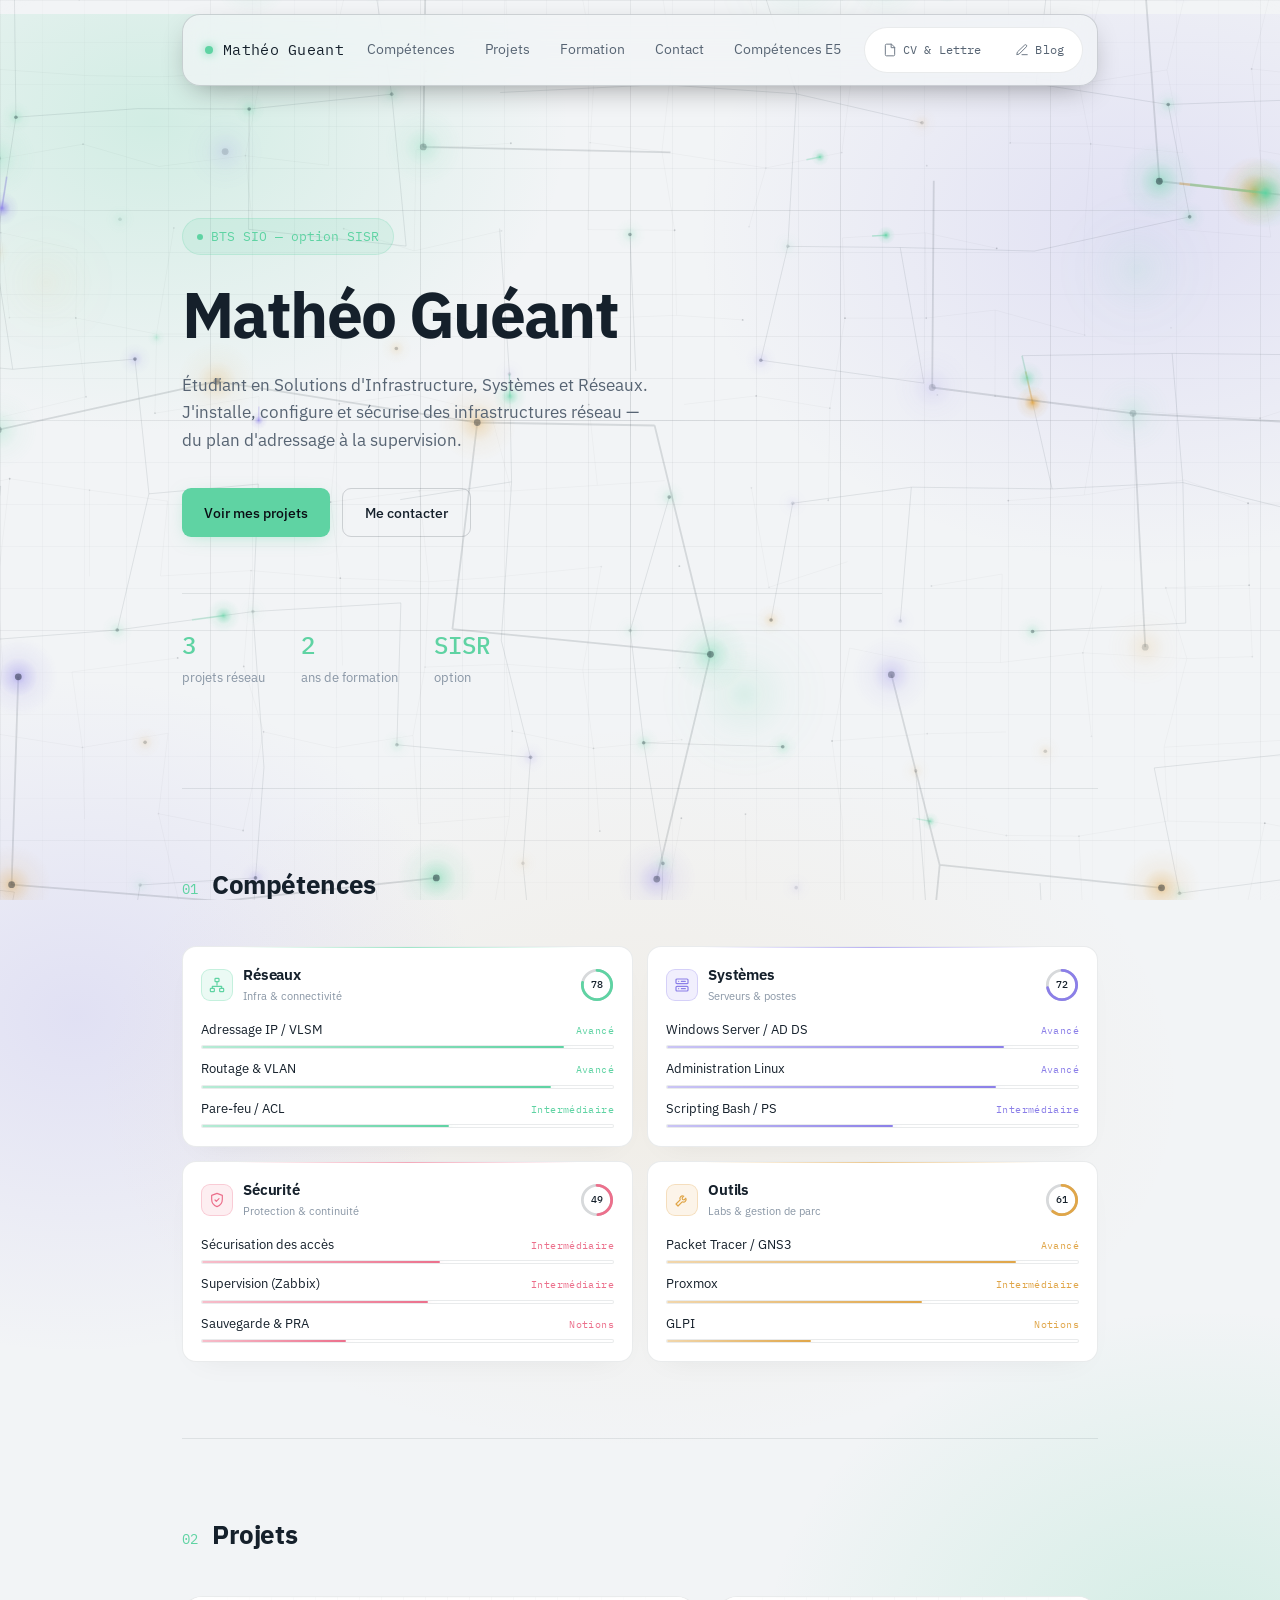
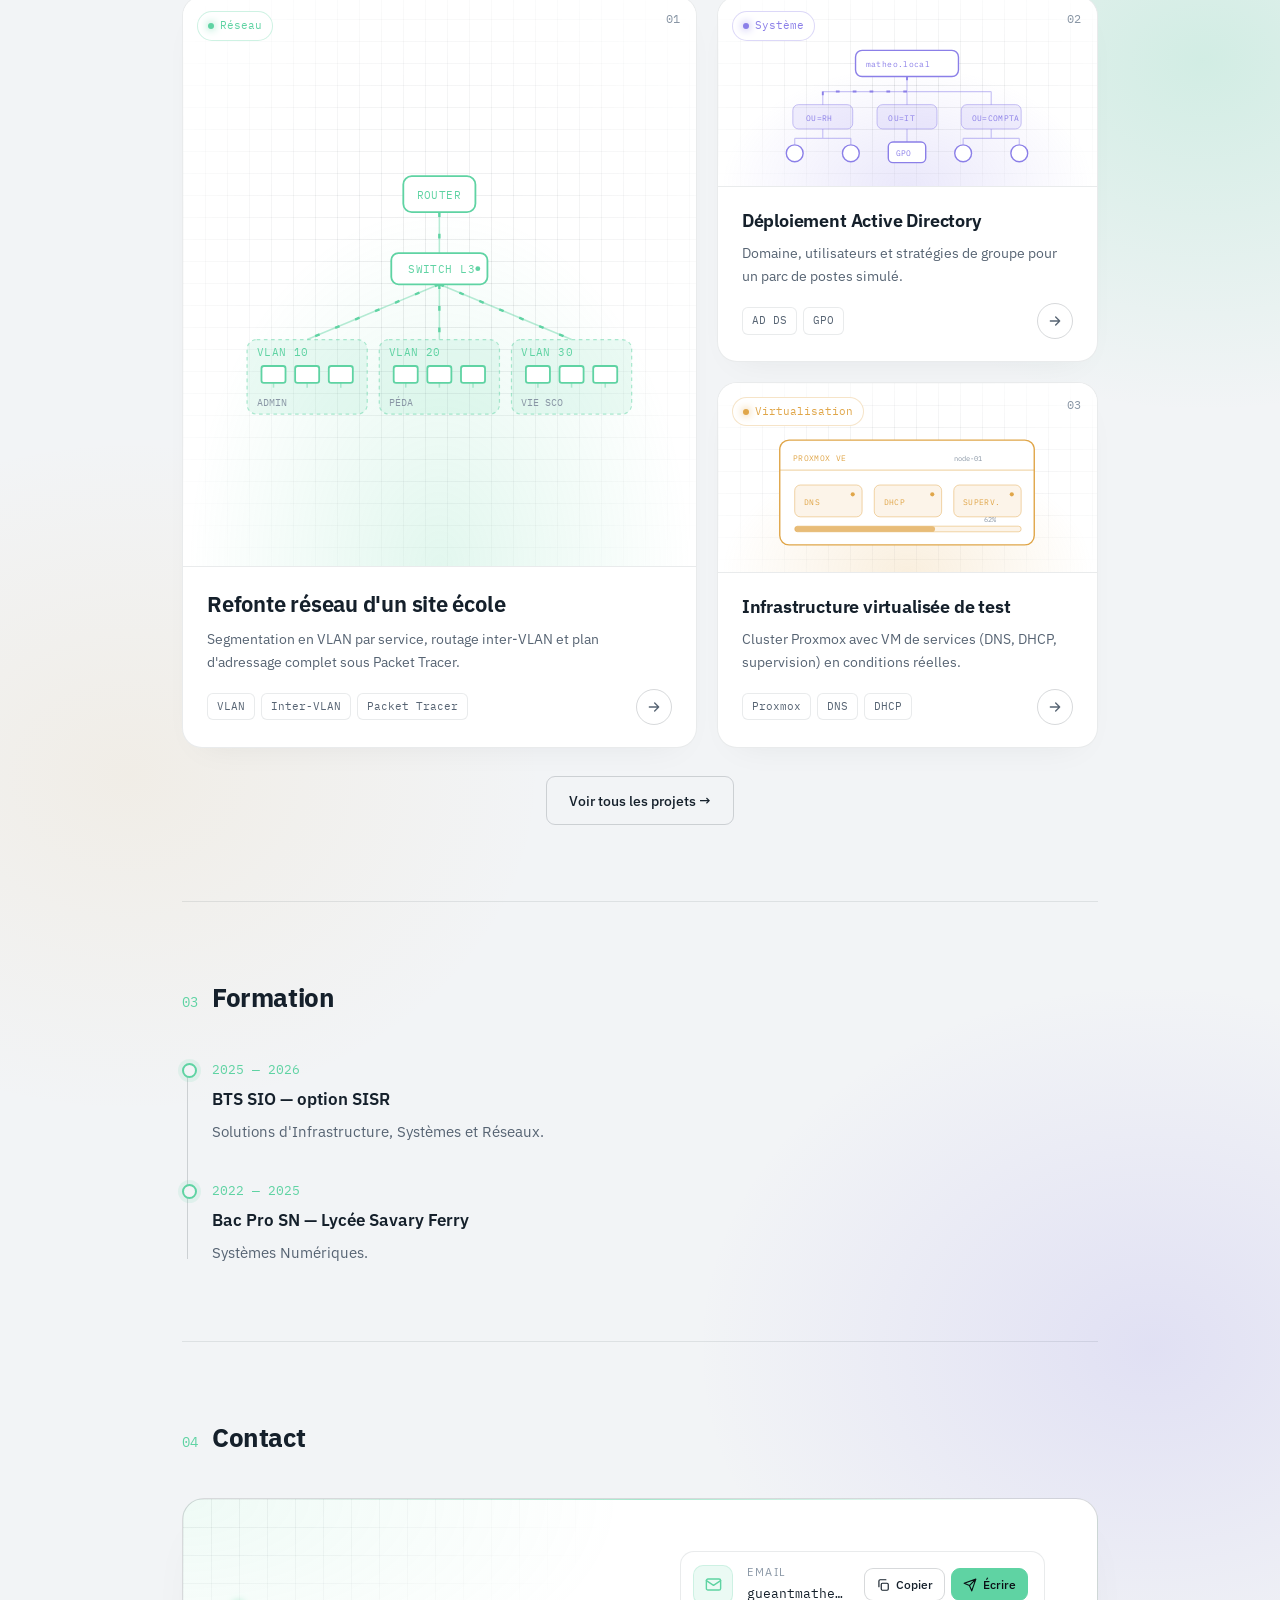
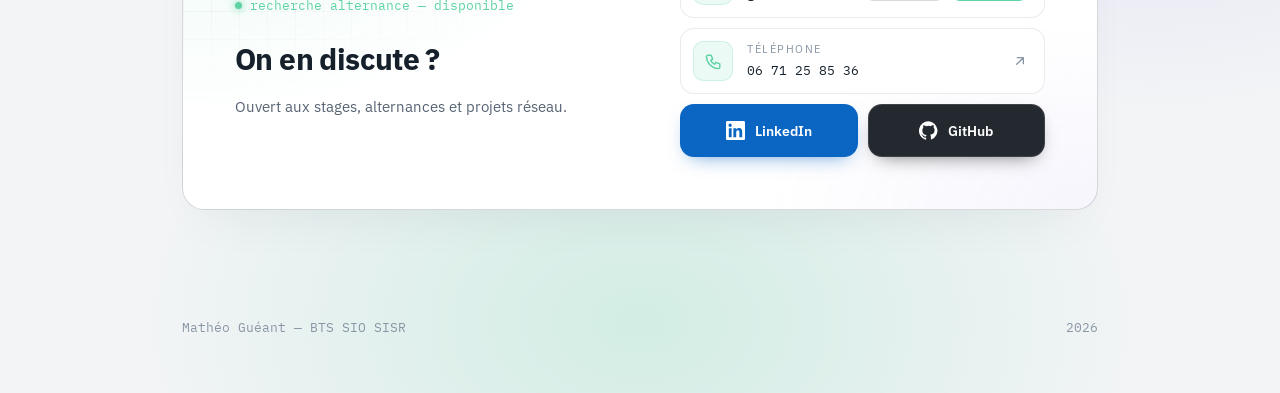
==== commit d2aba322: "Accueil : lien Compétences E5 dans le menu + README" ====
--- a/index.html
+++ b/index.html
@@ -27,6 +27,7 @@
       <a href="projets/">Projets</a>
       <a href="#formation">Formation</a>
       <a href="#contact">Contact</a>
+      <a href="competences-e5/">Compétences E5</a>
     </nav>
 
     <div class="docs-group">
--- a/css/style.css
+++ b/css/style.css
@@ -265,3 +265,17 @@
   html { scroll-behavior: auto; }
   #netbg { display: none; }
 }
+
+/* En-tête et pied de page sur mobile (communs à toutes les pages) */
+@media (max-width: 760px) {
+  header { flex-wrap: wrap; gap: 10px; }
+  nav { order: 3; width: 100%; justify-content: center; }
+  .docs-group { margin-left: auto; }
+  .doc-pill span { display: none; }
+  .doc-pill { padding: 8px; }
+  .doc-pill svg, .doc-pill-dot { margin: 0; }
+  footer { flex-direction: column; gap: 8px; }
+  /* les liens du menu passent à la ligne au lieu de déborder */
+  header nav { flex-wrap: wrap; row-gap: 2px; }
+  header nav a { white-space: nowrap; padding: 6px 8px; font-size: 0.82rem; }
+}
--- a/css/accueil.css
+++ b/css/accueil.css
@@ -47,7 +47,7 @@
 
 .section-head h2 { font-size: 1.6rem; font-weight: 700; letter-spacing: -0.015em; }
 
-.skills { display: grid; grid-template-columns: repeat(2, 1fr); gap: 18px; }
+.skills { display: grid; grid-template-columns: repeat(2, 1fr); gap: 14px; }
 
 .skill {
   --accent: 95,211,163;
@@ -57,11 +57,11 @@
   overflow: hidden;
   display: flex;
   flex-direction: column;
-  gap: 22px;
-  padding: 24px 26px 26px;
+  gap: 14px;
+  padding: 16px 18px 18px;
   background: var(--panel);
   border: 1px solid var(--line);
-  border-radius: 18px;
+  border-radius: 14px;
   box-shadow: 0 12px 30px -18px var(--shadow);
   transition: transform 0.35s cubic-bezier(.2,.7,.2,1), border-color 0.35s ease, box-shadow 0.35s ease;
 }
@@ -86,27 +86,27 @@
 }
 .skill:hover::after { opacity: 1; }
 .skill:hover {
-  transform: translateY(-5px);
+  transform: translateY(-3px);
   border-color: rgba(var(--accent),0.4);
   box-shadow: 0 24px 44px -22px rgba(var(--accent),0.45), 0 12px 30px -18px var(--shadow);
 }
 
-.skill-head { display: flex; align-items: center; gap: 12px; }
+.skill-head { display: flex; align-items: center; gap: 10px; }
 .skill-icon {
   flex-shrink: 0;
-  width: 42px; height: 42px;
+  width: 32px; height: 32px;
   display: grid; place-items: center;
-  border-radius: 12px;
+  border-radius: 9px;
   color: rgb(var(--accent));
   background: rgba(var(--accent),0.12);
   border: 1px solid rgba(var(--accent),0.28);
 }
-.skill-icon svg { width: 20px; height: 20px; }
+.skill-icon svg { width: 16px; height: 16px; }
 .skill-title { flex: 1; min-width: 0; }
-.skill-title h3 { font-size: 1rem; font-weight: 650; letter-spacing: -0.01em; }
-.skill-title span { display: block; font-size: 0.74rem; color: var(--ink-faint); margin-top: 2px; }
-
-.skill-ring { position: relative; width: 42px; height: 42px; flex-shrink: 0; }
+.skill-title h3 { font-size: 0.92rem; font-weight: 650; letter-spacing: -0.01em; }
+.skill-title span { display: block; font-size: 0.7rem; color: var(--ink-faint); margin-top: 1px; }
+
+.skill-ring { position: relative; width: 34px; height: 34px; flex-shrink: 0; }
 .skill-ring svg { width: 100%; height: 100%; transform: rotate(-90deg); }
 .skill-ring circle { fill: none; stroke: var(--line-strong); stroke-width: 3; }
 .skill-ring circle.val {
@@ -119,24 +119,24 @@
 .skill-ring b {
   position: absolute; inset: 0;
   display: grid; place-items: center;
-  font: 500 0.7rem 'IBM Plex Mono', monospace;
+  font: 500 0.62rem 'IBM Plex Mono', monospace;
   color: var(--ink);
 }
 
-.skill ul { list-style: none; display: flex; flex-direction: column; gap: 16px; }
-.skill-row { display: flex; align-items: baseline; justify-content: space-between; gap: 8px; margin-bottom: 8px; }
-.skill-name { font-size: 0.85rem; color: var(--ink); }
+.skill ul { list-style: none; display: flex; flex-direction: column; gap: 10px; }
+.skill-row { display: flex; align-items: baseline; justify-content: space-between; gap: 8px; margin-bottom: 5px; }
+.skill-name { font-size: 0.8rem; color: var(--ink); }
 .skill-lvl {
   flex-shrink: 0;
   font-family: 'IBM Plex Mono', monospace;
-  font-size: 0.64rem;
+  font-size: 0.6rem;
   letter-spacing: 0.04em;
   color: rgb(var(--accent));
 }
 .skill-bar {
   position: relative;
-  height: 6px;
-  border-radius: 6px;
+  height: 4px;
+  border-radius: 4px;
   background: var(--bg-soft);
   border: 1px solid var(--line);
   overflow: hidden;
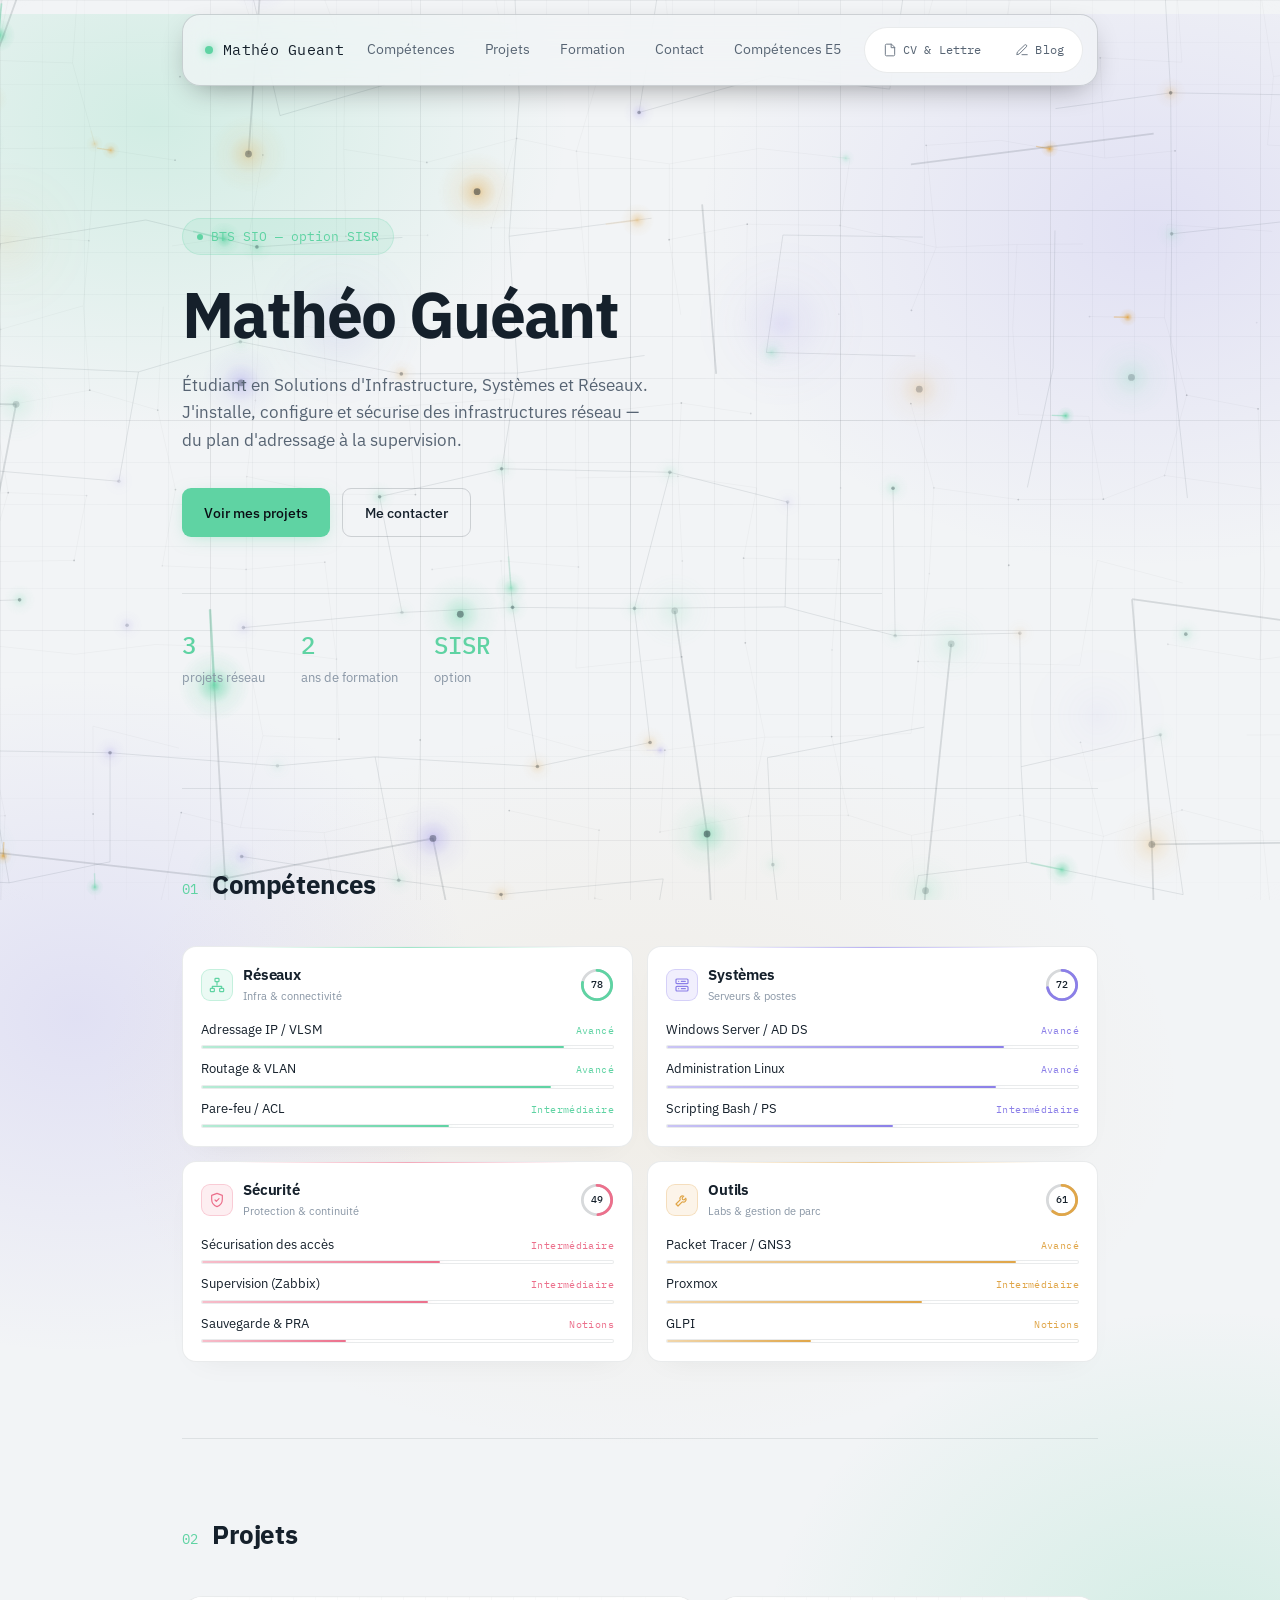
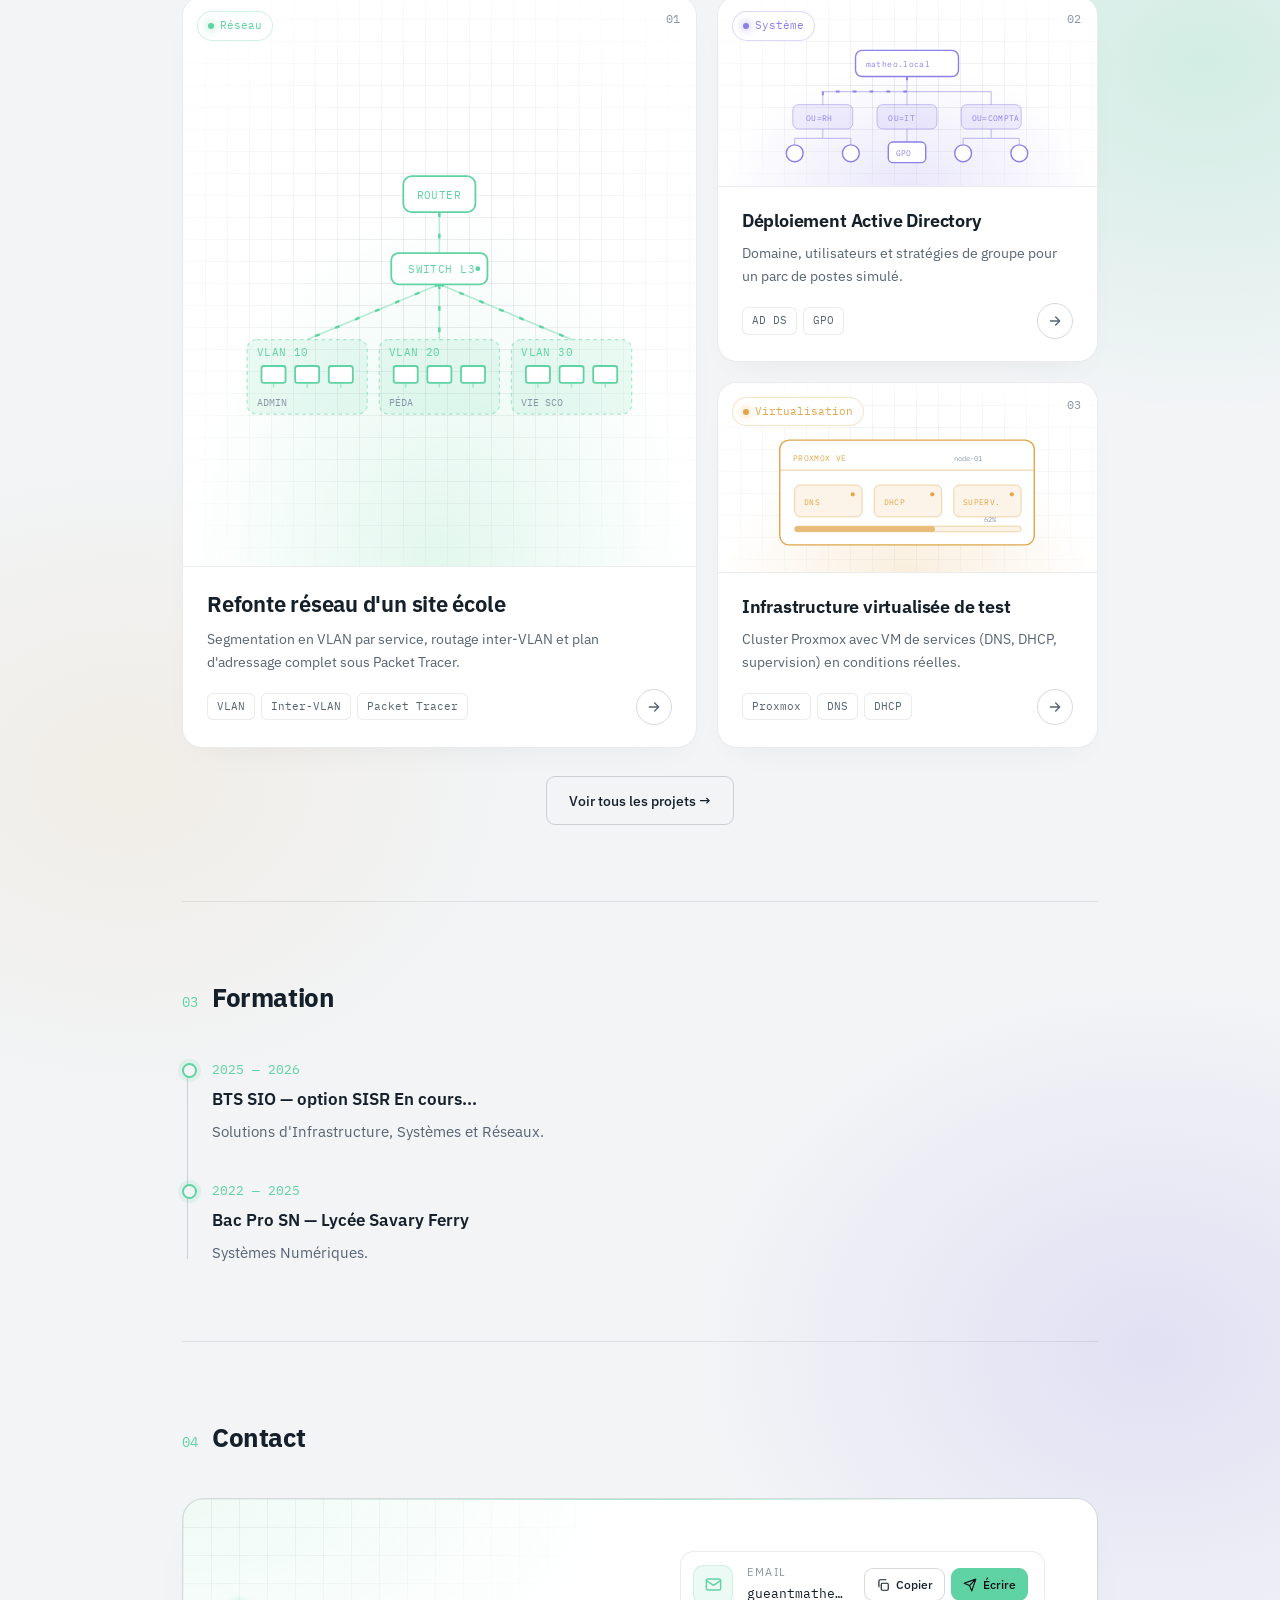
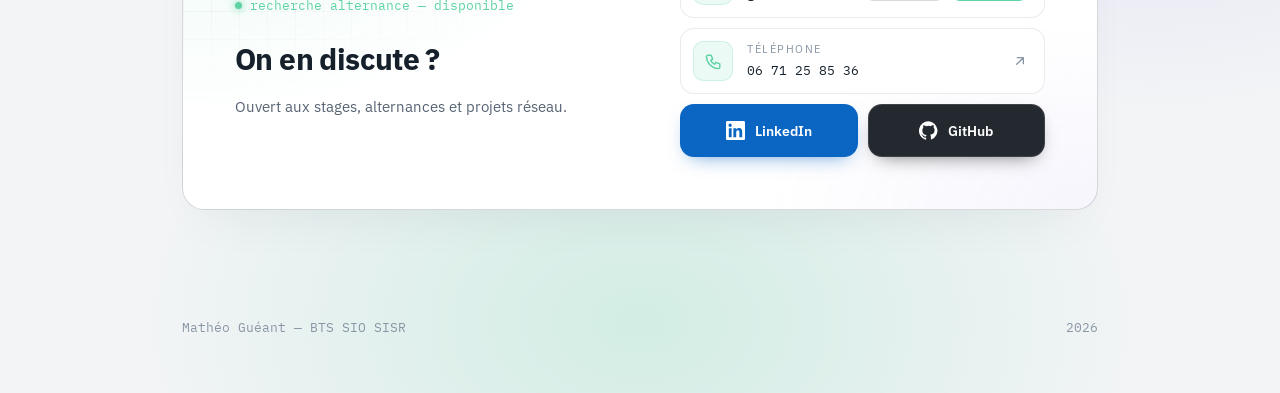
==== commit bbbc796a: "Update timeline heading to include 'En cours...'" ====
--- a/index.html
+++ b/index.html
@@ -256,7 +256,7 @@
     <div class="timeline">
       <div class="tl-item">
         <span class="period">2025 — 2026</span>
-        <h3>BTS SIO — option SISR</h3>
+        <h3>BTS SIO — option SISR En cours...</h3>
         <p>Solutions d'Infrastructure, Systèmes et Réseaux.</p>
       </div>
       <div class="tl-item">
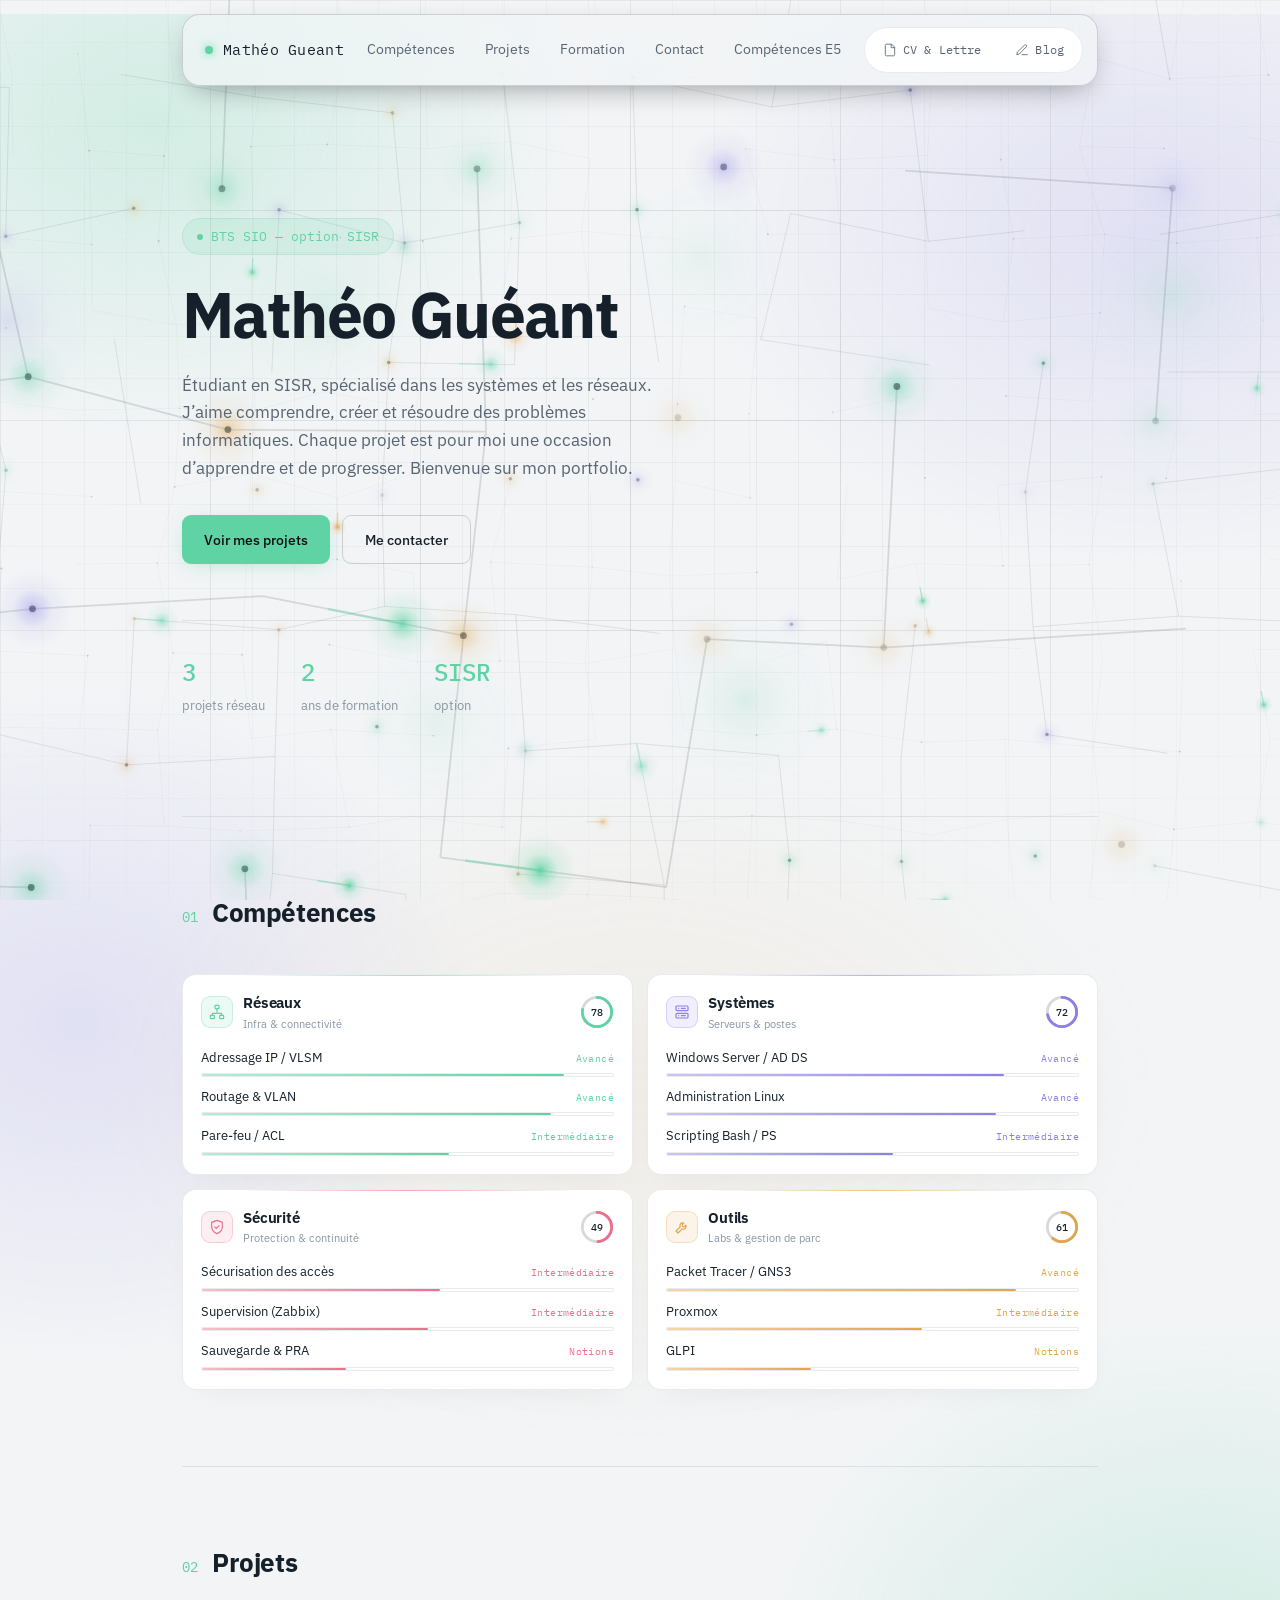
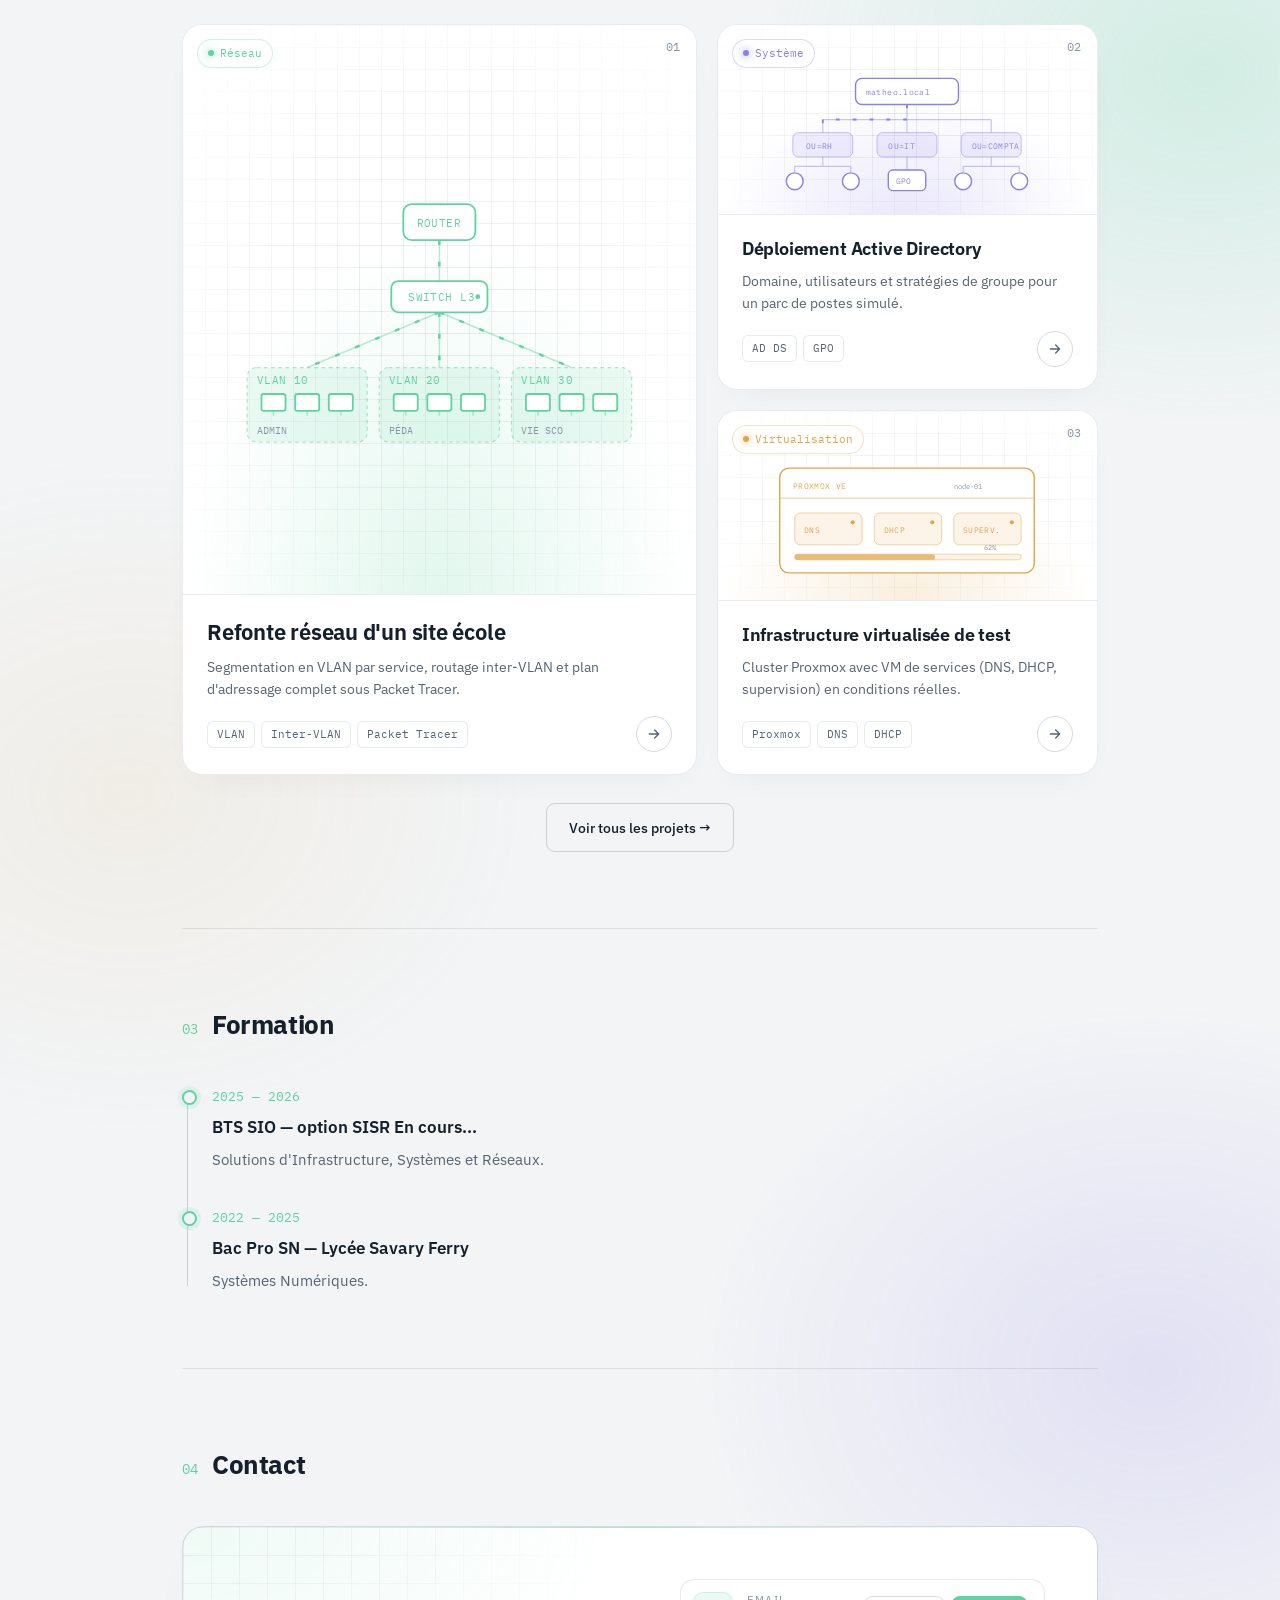
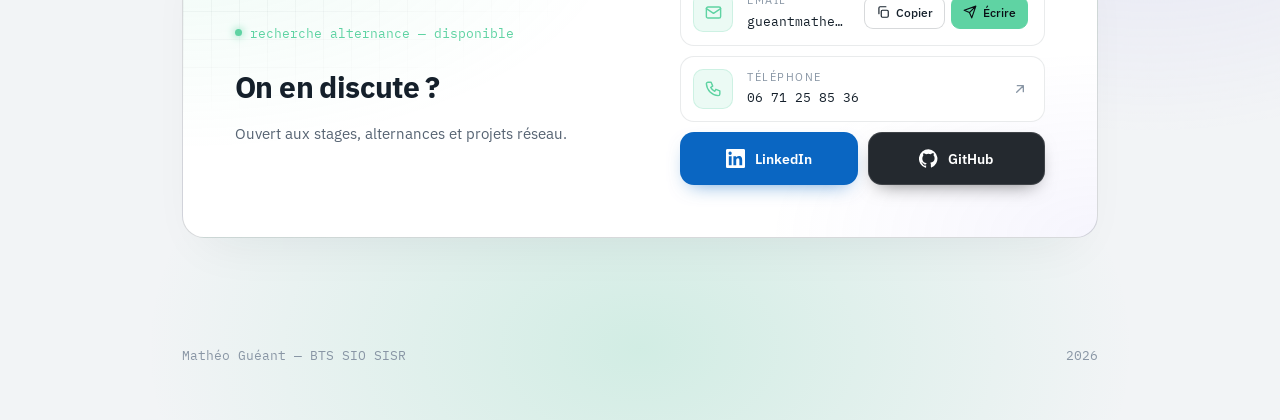
==== commit dae9b1a3: "Revise student description and add welcome message Updated the student description to reflect specia" ====
--- a/index.html
+++ b/index.html
@@ -48,7 +48,10 @@
       BTS SIO — option SISR
     </div>
     <h1>Mathéo Guéant</h1>
-    <p>Étudiant en Solutions d'Infrastructure, Systèmes et Réseaux. J'installe, configure et sécurise des infrastructures réseau — du plan d'adressage à la supervision.</p>
+    <p>Étudiant en SISR, spécialisé dans les systèmes et les réseaux.
+J’aime comprendre, créer et résoudre des problèmes informatiques.
+Chaque projet est pour moi une occasion d’apprendre et de progresser.
+Bienvenue sur mon portfolio.</p>
     <div class="hero-cta">
       <a href="projets/" class="btn btn-primary">Voir mes projets</a>
       <a href="#contact" class="btn btn-ghost">Me contacter</a>
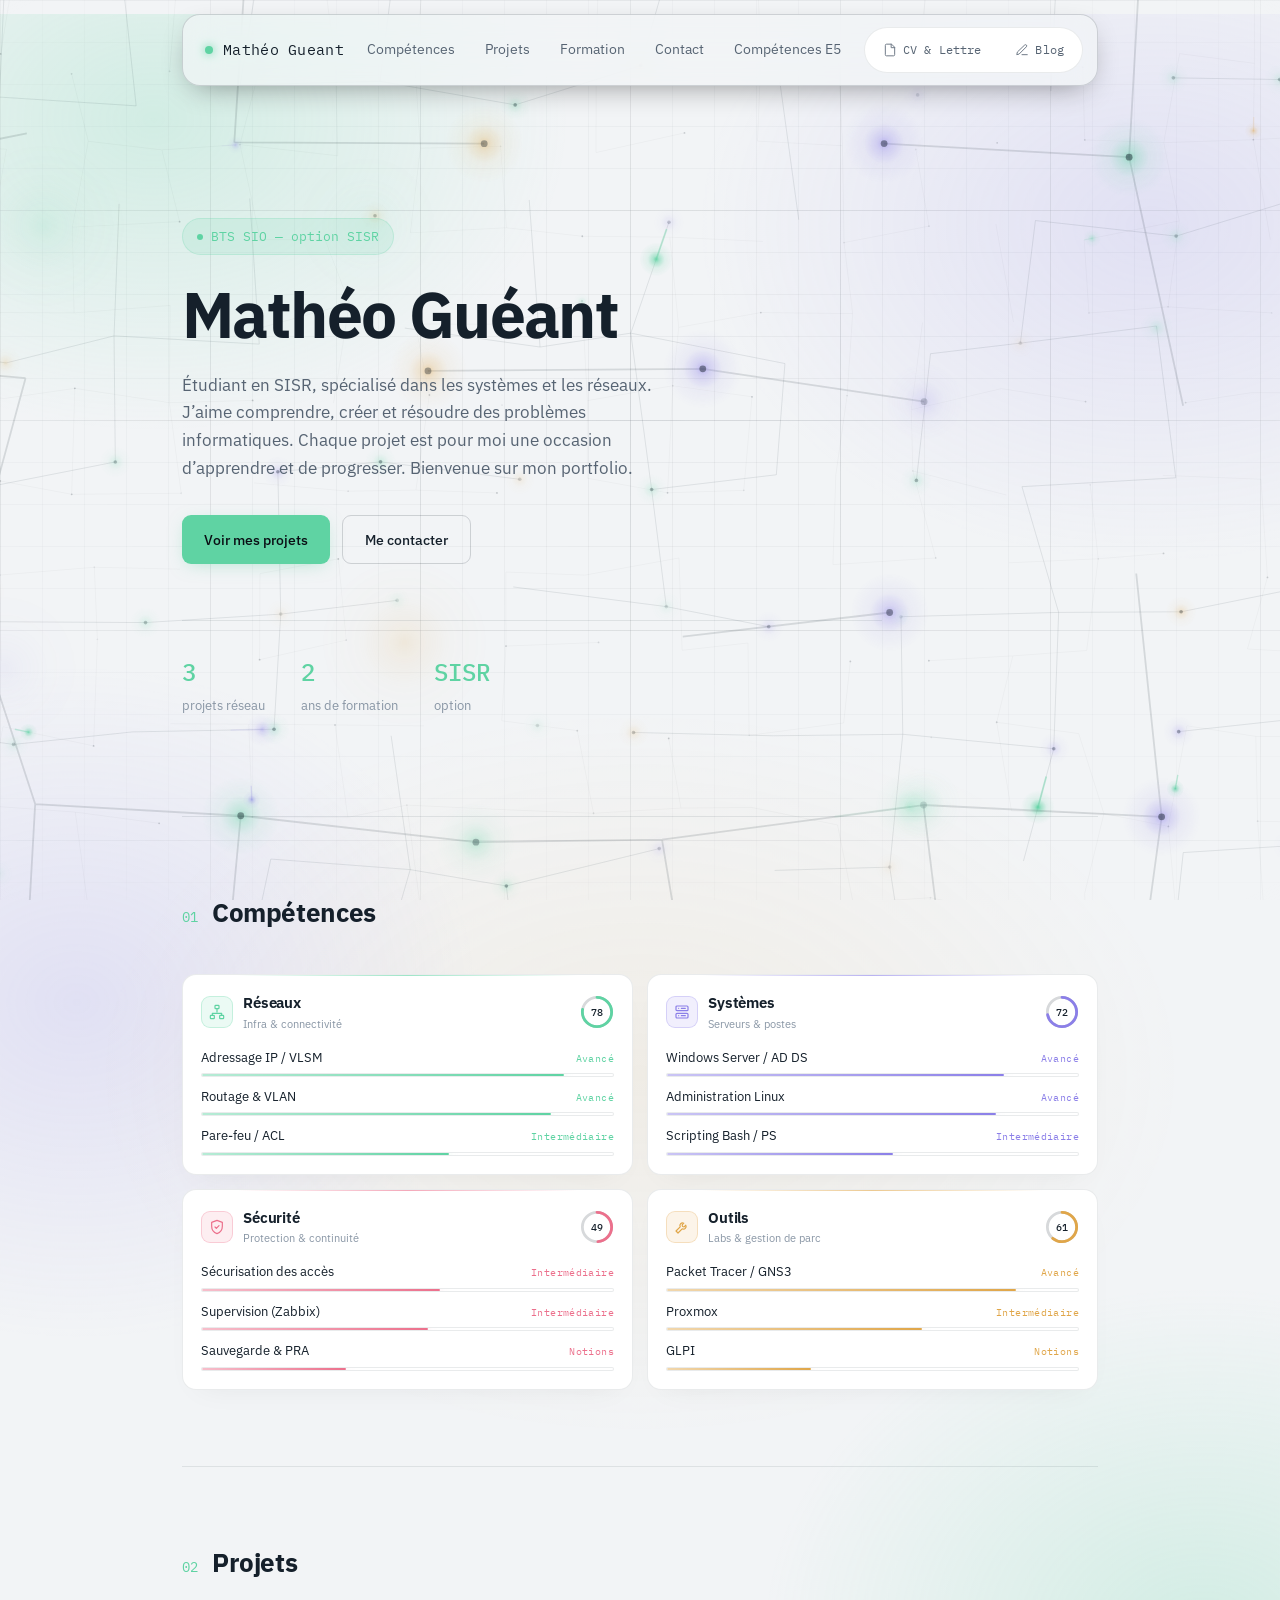
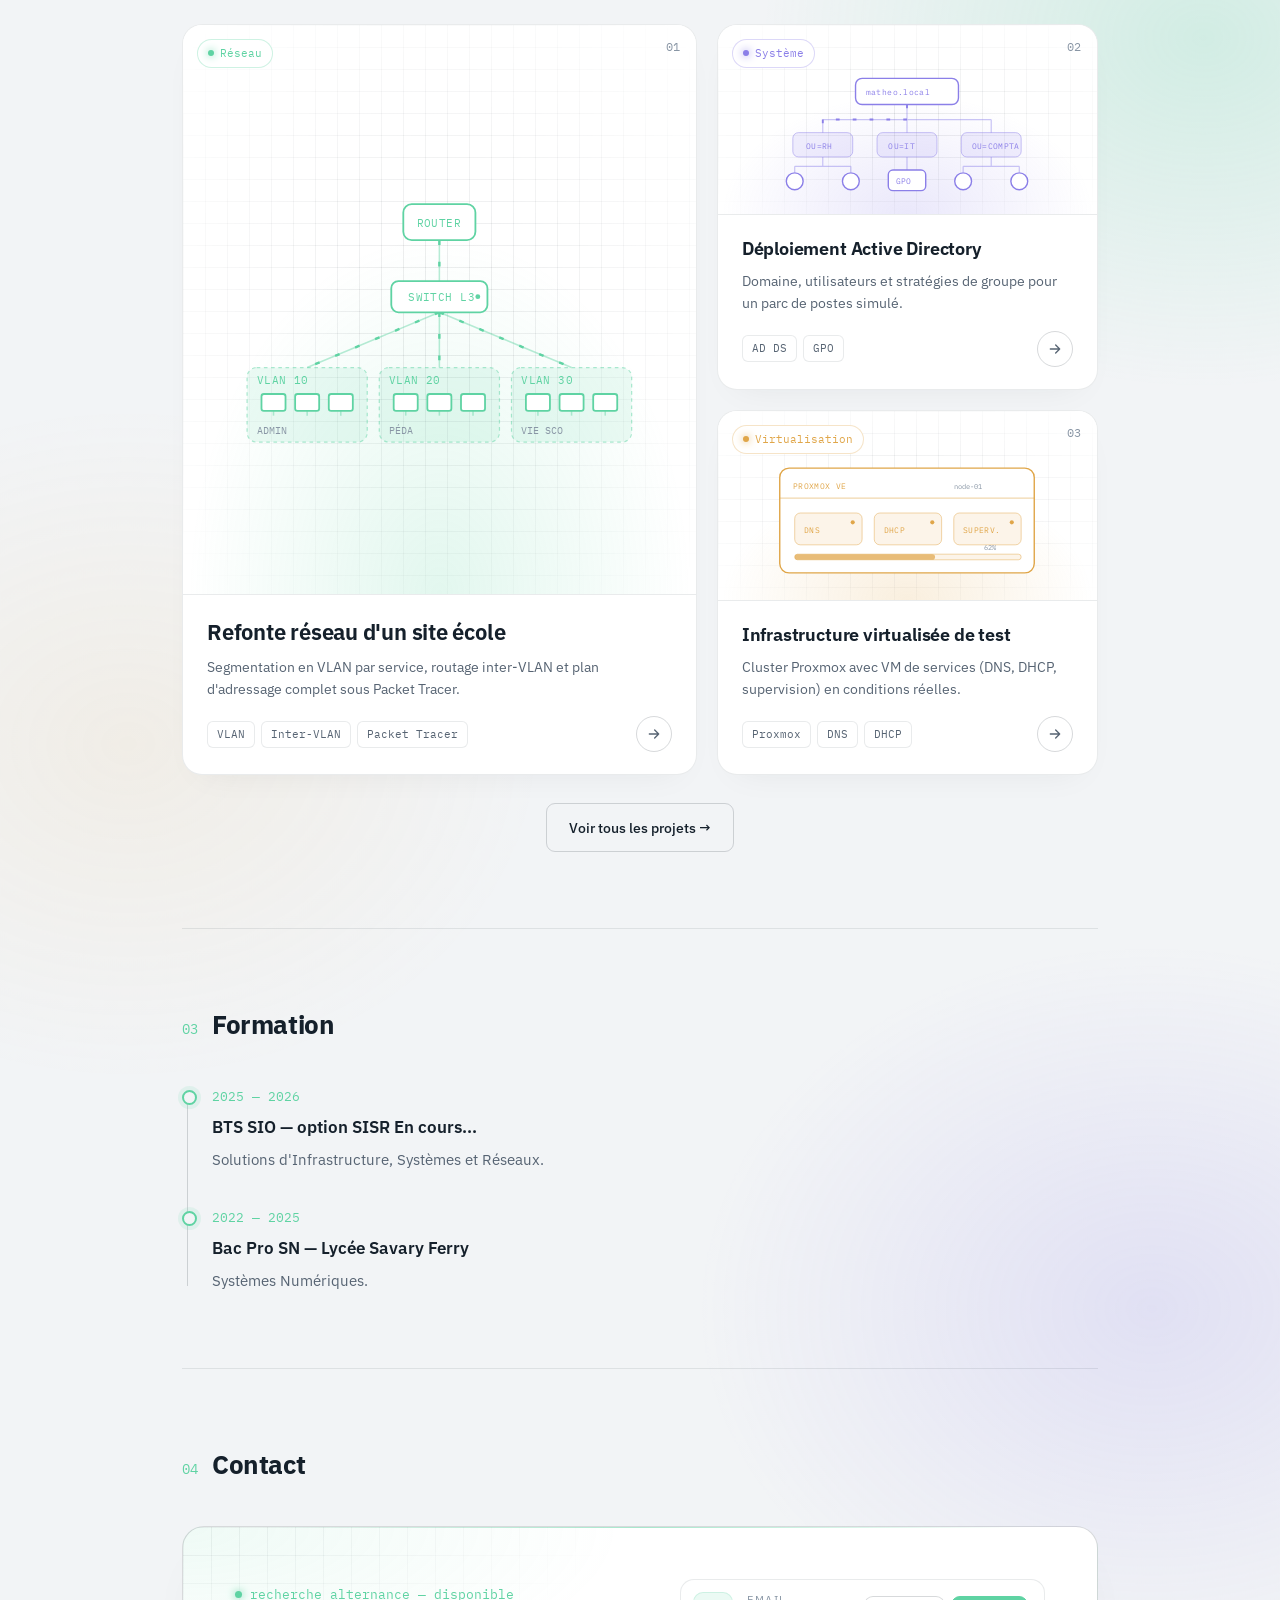
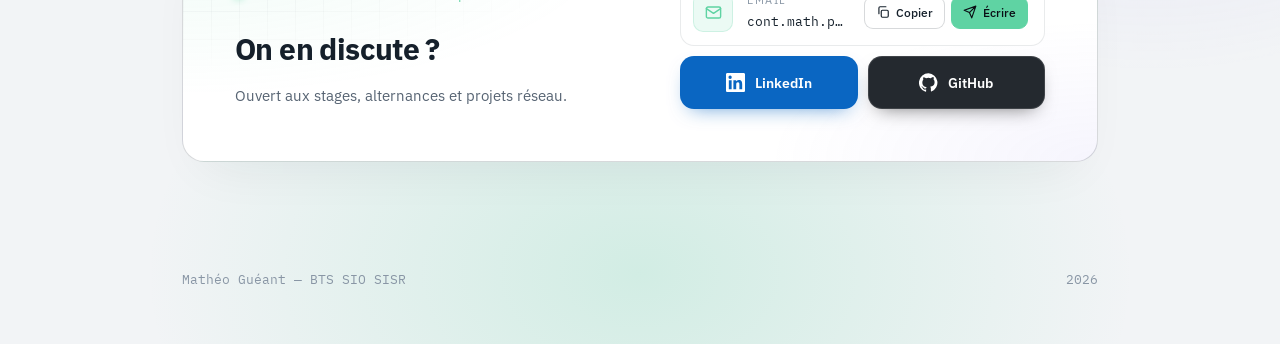
==== commit b4b73c94: "Update email contact information in index.html" ====
--- a/index.html
+++ b/index.html
@@ -284,17 +284,12 @@
       <div class="contact-links">
         <div class="contact-link mail-card">
           <span class="ic"><svg viewBox="0 0 24 24" fill="none" stroke="currentColor" stroke-width="1.8" stroke-linecap="round" stroke-linejoin="round"><rect x="3" y="5" width="18" height="14" rx="2"/><path d="m3 7 9 6 9-6"/></svg></span>
-          <span class="txt"><span class="lbl">Email</span><span class="val">gueantmatheo0@gmail.com</span></span>
+          <span class="txt"><span class="lbl">Email</span><span class="val">cont.math.pro@gmail.com</span></span>
           <div class="mail-actions">
             <button type="button" class="mail-btn" id="copyMail" title="Copier l'adresse"><svg viewBox="0 0 24 24" fill="none" stroke="currentColor" stroke-width="2" stroke-linecap="round" stroke-linejoin="round"><rect x="9" y="9" width="12" height="12" rx="2"/><path d="M5 15V5a2 2 0 0 1 2-2h10"/></svg><span>Copier</span></button>
-            <a class="mail-btn primary" href="https://mail.google.com/mail/?view=cm&amp;fs=1&amp;to=gueantmatheo0@gmail.com" target="_blank" rel="noopener noreferrer" title="Écrire avec Gmail"><svg viewBox="0 0 24 24" fill="none" stroke="currentColor" stroke-width="2" stroke-linecap="round" stroke-linejoin="round"><path d="M22 2 11 13M22 2l-7 20-4-9-9-4 20-7z"/></svg><span>Écrire</span></a>
-          </div>
-        </div>
-        <a class="contact-link" href="tel:+33671258536">
-          <span class="ic"><svg viewBox="0 0 24 24" fill="none" stroke="currentColor" stroke-width="1.8" stroke-linecap="round" stroke-linejoin="round"><path d="M5 4h4l2 5-2.5 1.5a11 11 0 0 0 5 5L15 13l5 2v4a2 2 0 0 1-2 2A16 16 0 0 1 3 6a2 2 0 0 1 2-2"/></svg></span>
-          <span class="txt"><span class="lbl">Téléphone</span><span class="val">06 71 25 85 36</span></span>
-          <svg class="go" width="16" height="16" viewBox="0 0 24 24" fill="none" stroke="currentColor" stroke-width="2" stroke-linecap="round" stroke-linejoin="round"><path d="M7 17 17 7M8 7h9v9"/></svg>
-        </a>
+            <a class="mail-btn primary" href="https://mail.google.com/mail/?view=cm&amp;fs=1&amp;to=cont.math.pro@gmail.com" target="_blank" rel="noopener noreferrer" title="Écrire avec Gmail"><svg viewBox="0 0 24 24" fill="none" stroke="currentColor" stroke-width="2" stroke-linecap="round" stroke-linejoin="round"><path d="M22 2 11 13M22 2l-7 20-4-9-9-4 20-7z"/></svg><span>Écrire</span></a>
+          </div>
+        </div>
         <div class="contact-social">
           <a class="social-btn linkedin" href="https://www.linkedin.com/in/math%C3%A9o-gueant-717090414/" target="_blank" rel="noopener noreferrer"><svg viewBox="0 0 24 24" fill="currentColor" aria-hidden="true"><path d="M20.45 20.45h-3.56v-5.57c0-1.33-.03-3.04-1.85-3.04-1.85 0-2.14 1.45-2.14 2.94v5.67H9.34V9h3.41v1.56h.05c.48-.9 1.64-1.85 3.37-1.85 3.6 0 4.27 2.37 4.27 5.46v6.28zM5.34 7.43a2.07 2.07 0 1 1 0-4.13 2.07 2.07 0 0 1 0 4.13zM7.12 20.45H3.56V9h3.56v11.45zM22.22 0H1.77C.79 0 0 .77 0 1.73v20.54C0 23.23.79 24 1.77 24h20.45c.98 0 1.78-.77 1.78-1.73V1.73C24 .77 23.2 0 22.22 0z"/></svg>LinkedIn</a>
           <a class="social-btn github" href="https://github.com/Matix0909" target="_blank" rel="noopener noreferrer"><svg viewBox="0 0 24 24" fill="currentColor" aria-hidden="true"><path d="M12 .3a12 12 0 0 0-3.8 23.4c.6.1.8-.3.8-.6v-2.2c-3.3.7-4-1.4-4-1.4-.6-1.4-1.4-1.8-1.4-1.8-1-.7.1-.7.1-.7 1.2.1 1.8 1.2 1.8 1.2 1 1.8 2.8 1.3 3.5 1 .1-.8.4-1.3.7-1.6-2.7-.3-5.5-1.3-5.5-6 0-1.2.5-2.3 1.3-3.1-.2-.4-.6-1.6.1-3.2 0 0 1-.3 3.3 1.2a11.5 11.5 0 0 1 6 0C17.3 4.7 18.3 5 18.3 5c.7 1.6.2 2.8.1 3.2.8.8 1.3 1.9 1.3 3.2 0 4.6-2.8 5.6-5.5 5.9.4.4.8 1.1.8 2.2v3.3c0 .3.2.7.8.6A12 12 0 0 0 12 .3"/></svg>GitHub</a>
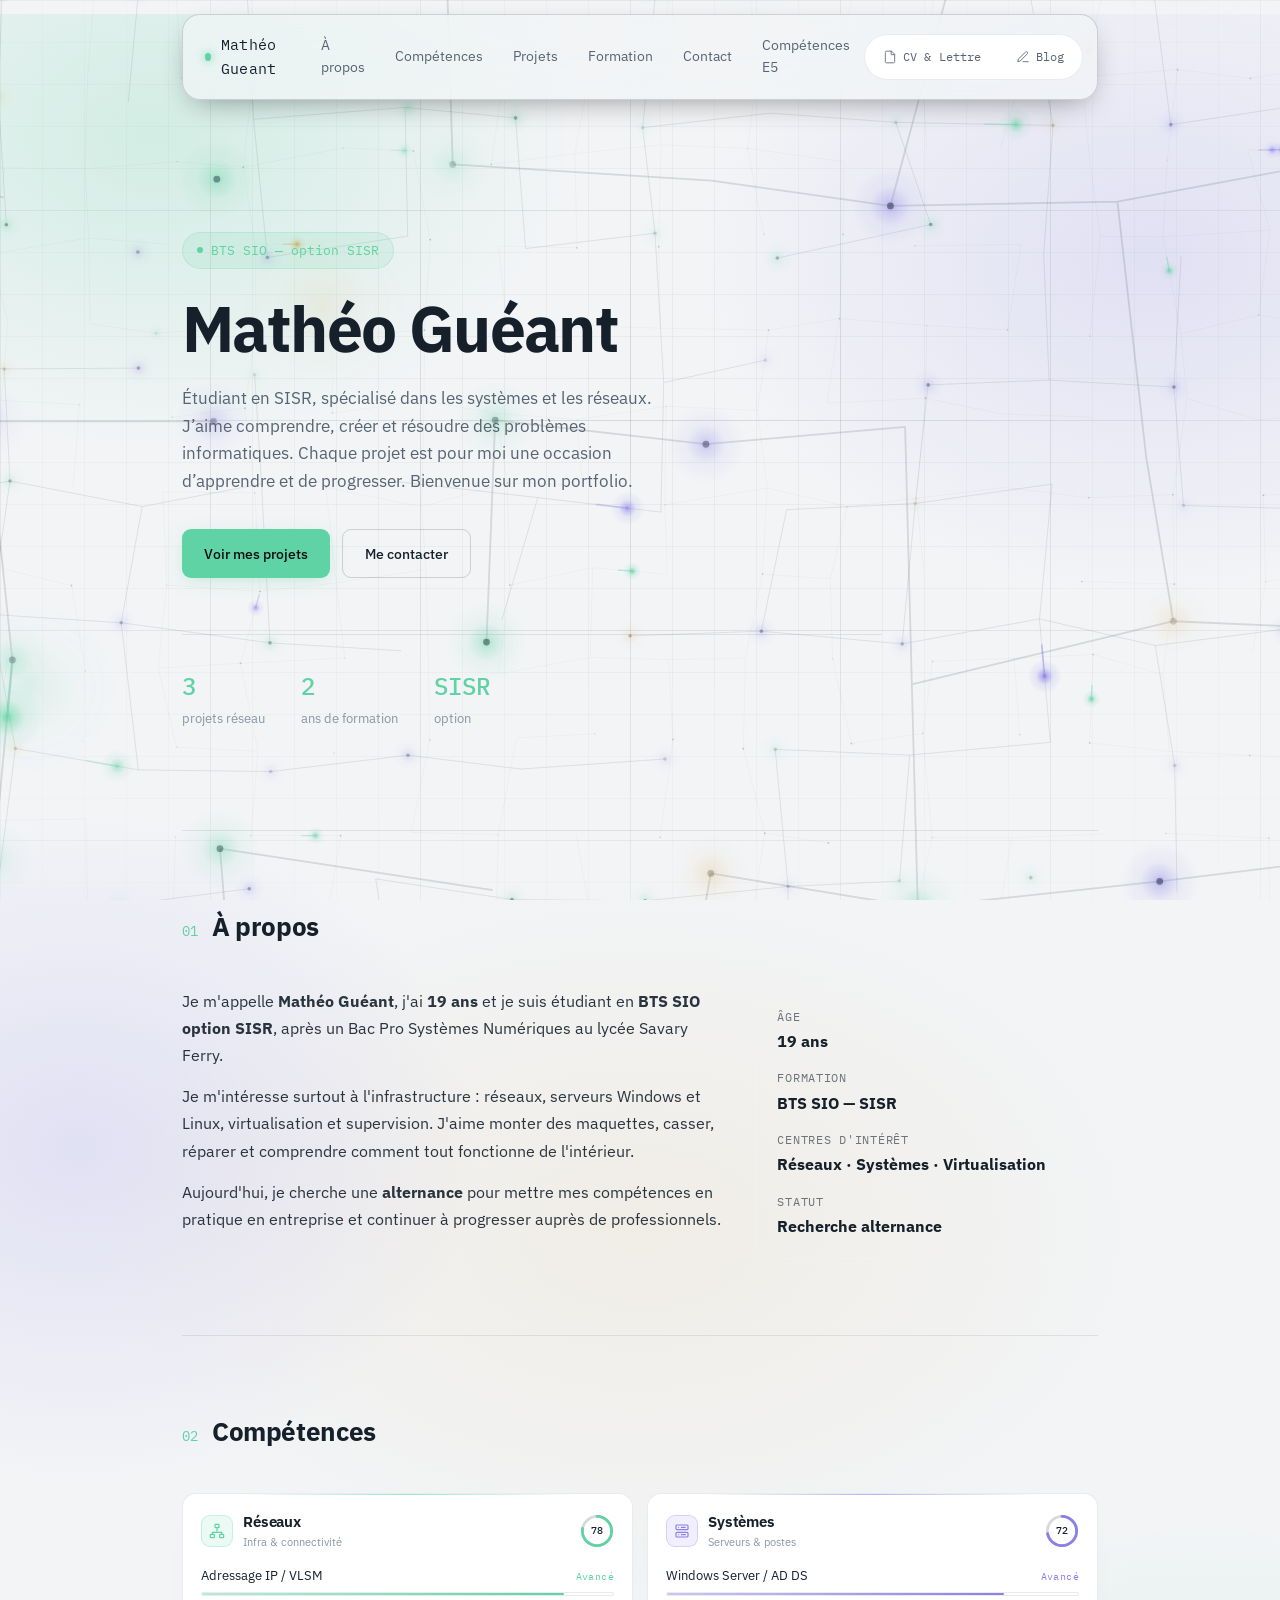
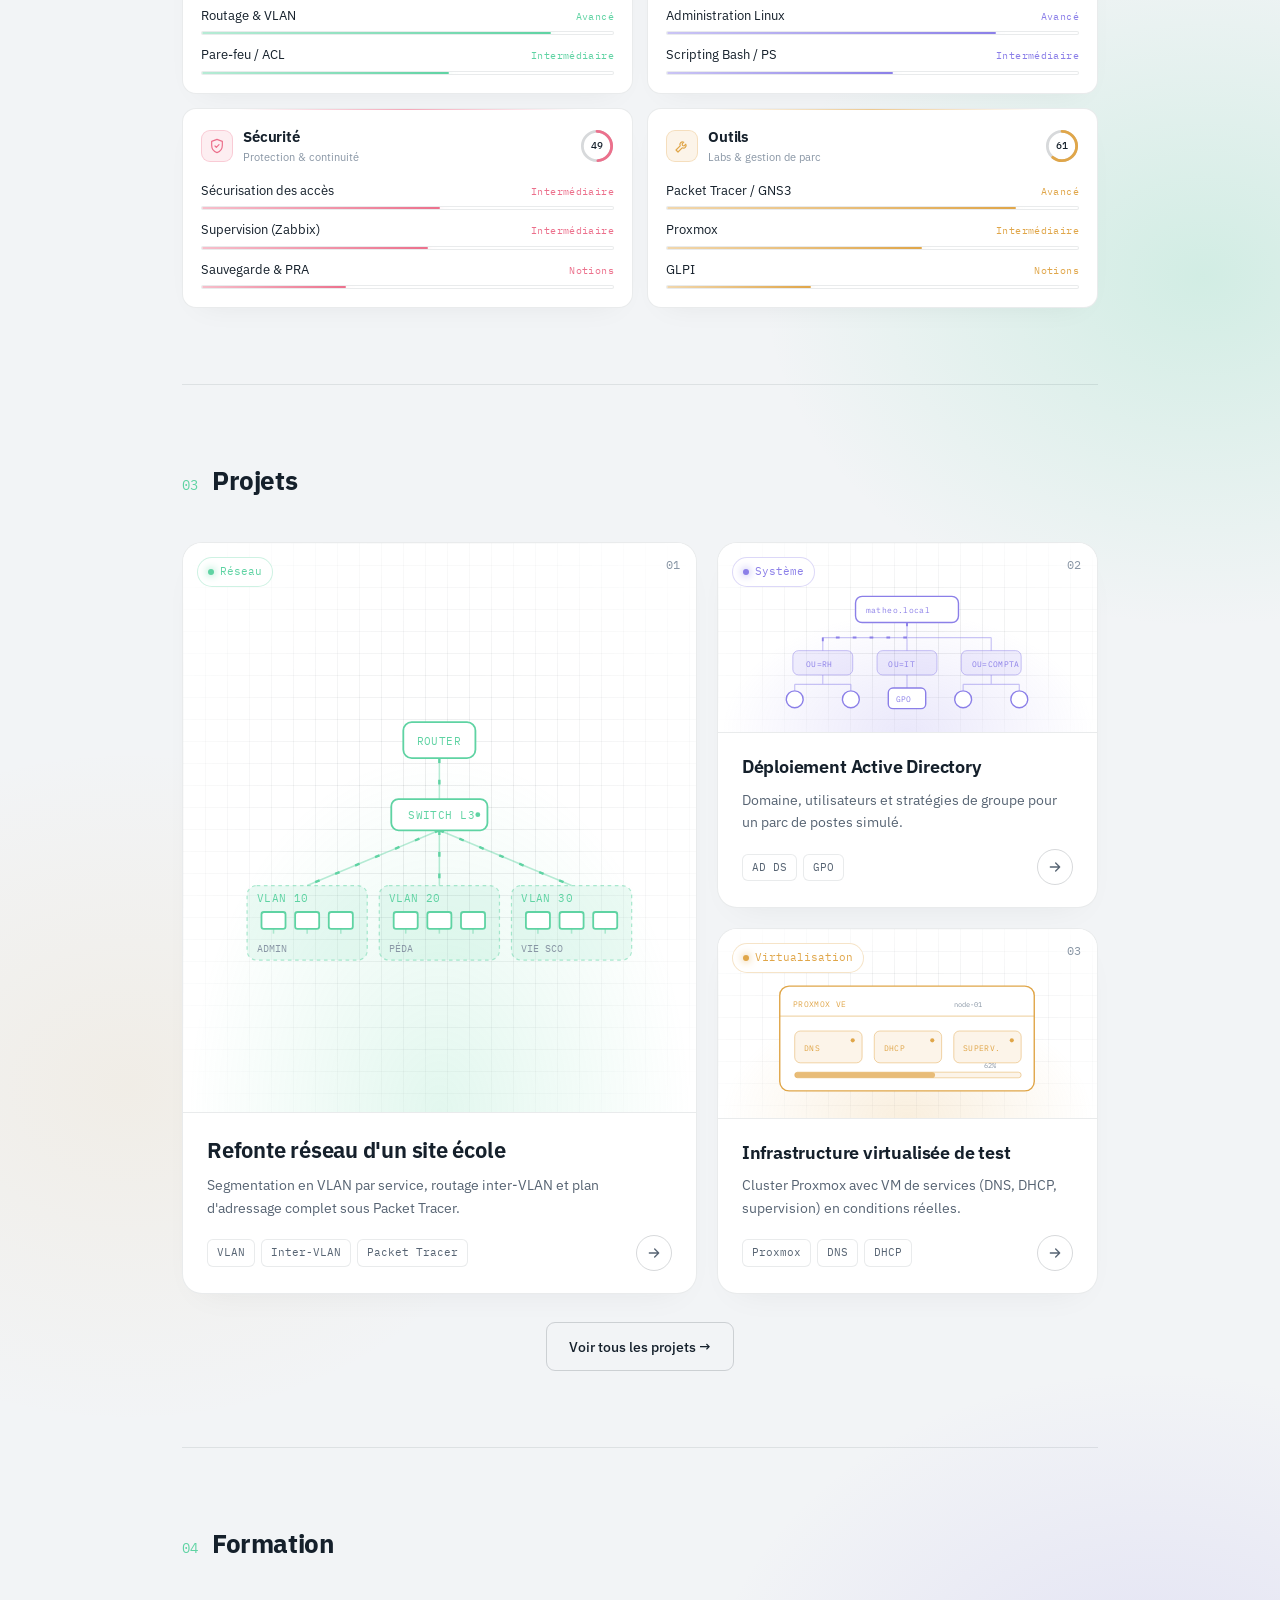
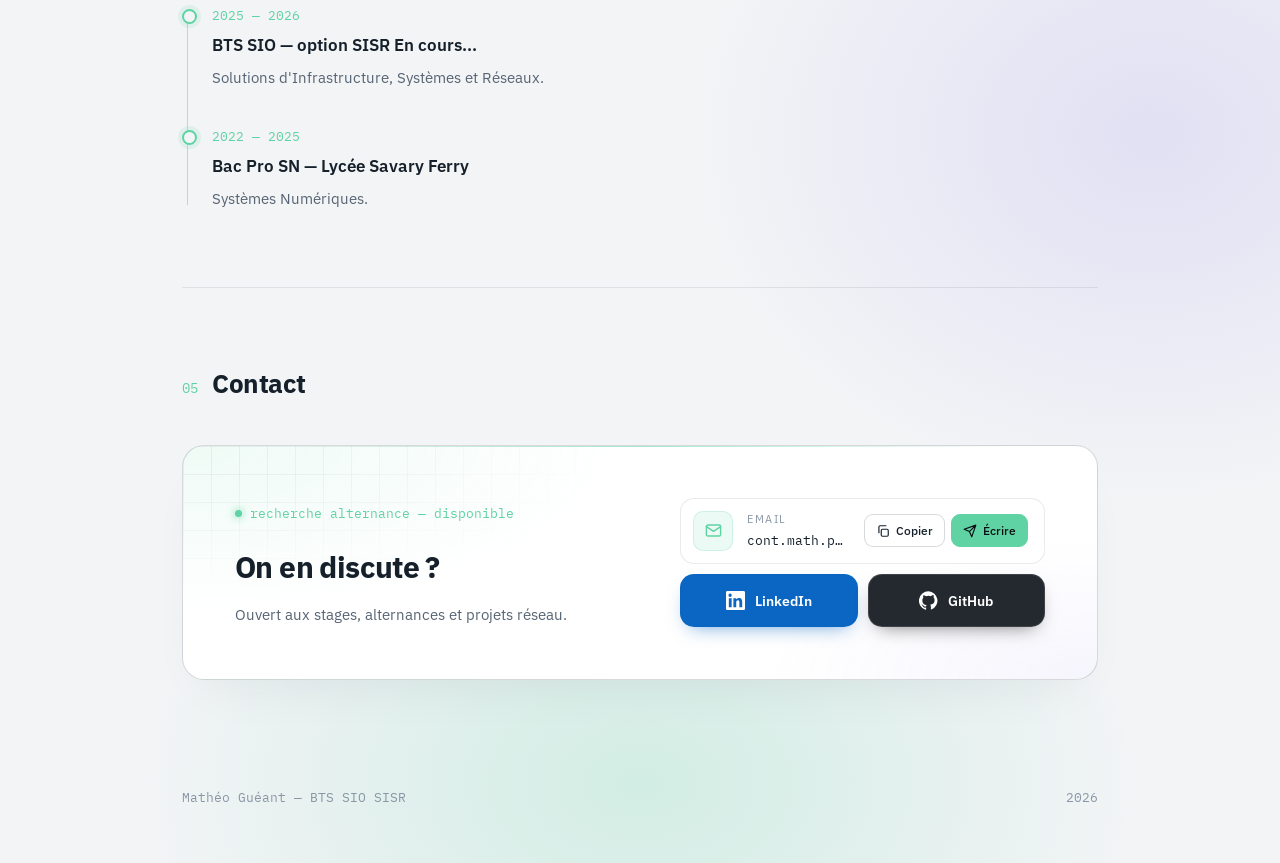
==== commit 7936eb07: "Ajout de la section À propos au-dessus des compétences Added a new 'À propos' section with personal " ====
--- a/index.html
+++ b/index.html
@@ -23,6 +23,7 @@
       <span class="mono">Mathéo Gueant</span>
     </div>
     <nav>
+      <a href="#apropos">À propos</a>
       <a href="#competences">Compétences</a>
       <a href="projets/">Projets</a>
       <a href="#formation">Formation</a>
@@ -63,9 +64,37 @@
     </div>
   </section>
 
-  <section id="competences">
+  <section id="apropos">
+<div class="section-head">
+<span class="idx mono">01</span>
+<h2>À propos</h2>
+</div>
+<div class="about">
+<div class="about-text">
+<p>Je m'appelle <strong>Mathéo Guéant</strong>, j'ai <strong>19 ans</strong> et je suis étudiant en <strong>BTS SIO option SISR</strong>, après un Bac Pro Systèmes Numériques au lycée Savary Ferry.</p>
+<p>Je m'intéresse surtout à l'infrastructure : réseaux, serveurs Windows et Linux, virtualisation et supervision. J'aime monter des maquettes, casser, réparer et comprendre comment tout fonctionne de l'intérieur.</p>
+<p>Aujourd'hui, je cherche une <strong>alternance</strong> pour mettre mes compétences en pratique en entreprise et continuer à progresser auprès de professionnels.</p>
+</div>
+<ul class="about-facts">
+<li><span class="mono">Âge</span><b>19 ans</b></li>
+<li><span class="mono">Formation</span><b>BTS SIO — SISR</b></li>
+<li><span class="mono">Centres d'intérêt</span><b>Réseaux · Systèmes · Virtualisation</b></li>
+<li><span class="mono">Statut</span><b>Recherche alternance</b></li>
+</ul>
+</div>
+<style>
+.about{display:grid;grid-template-columns:1.6fr 1fr;gap:28px;align-items:start}
+.about-text p{margin:0 0 14px;line-height:1.7;opacity:.9}
+.about-facts{list-style:none;margin:0;padding:18px 20px;border:1px solid rgba(255,255,255,.1);border-radius:14px;background:rgba(255,255,255,.03);display:grid;gap:14px}
+.about-facts li{display:flex;flex-direction:column;gap:3px}
+.about-facts span{font-size:.75rem;opacity:.6;text-transform:uppercase;letter-spacing:.06em}
+@media (max-width:760px){.about{grid-template-columns:1fr}}
+</style>
+</section>
+
+<section id="competences">
     <div class="section-head">
-      <span class="idx mono">01</span>
+      <span class="idx mono">02</span>
       <h2>Compétences</h2>
     </div>
     <div class="skills">
@@ -170,7 +199,7 @@
 
   <section id="projets">
     <div class="section-head">
-      <span class="idx mono">02</span>
+      <span class="idx mono">03</span>
       <h2>Projets</h2>
     </div>
     <div class="projects">
@@ -253,7 +282,7 @@
 
   <section id="formation">
     <div class="section-head">
-      <span class="idx mono">03</span>
+      <span class="idx mono">04</span>
       <h2>Formation</h2>
     </div>
     <div class="timeline">
@@ -272,7 +301,7 @@
 
   <section id="contact">
     <div class="section-head">
-      <span class="idx mono">04</span>
+      <span class="idx mono">05</span>
       <h2>Contact</h2>
     </div>
     <div class="contact-panel">
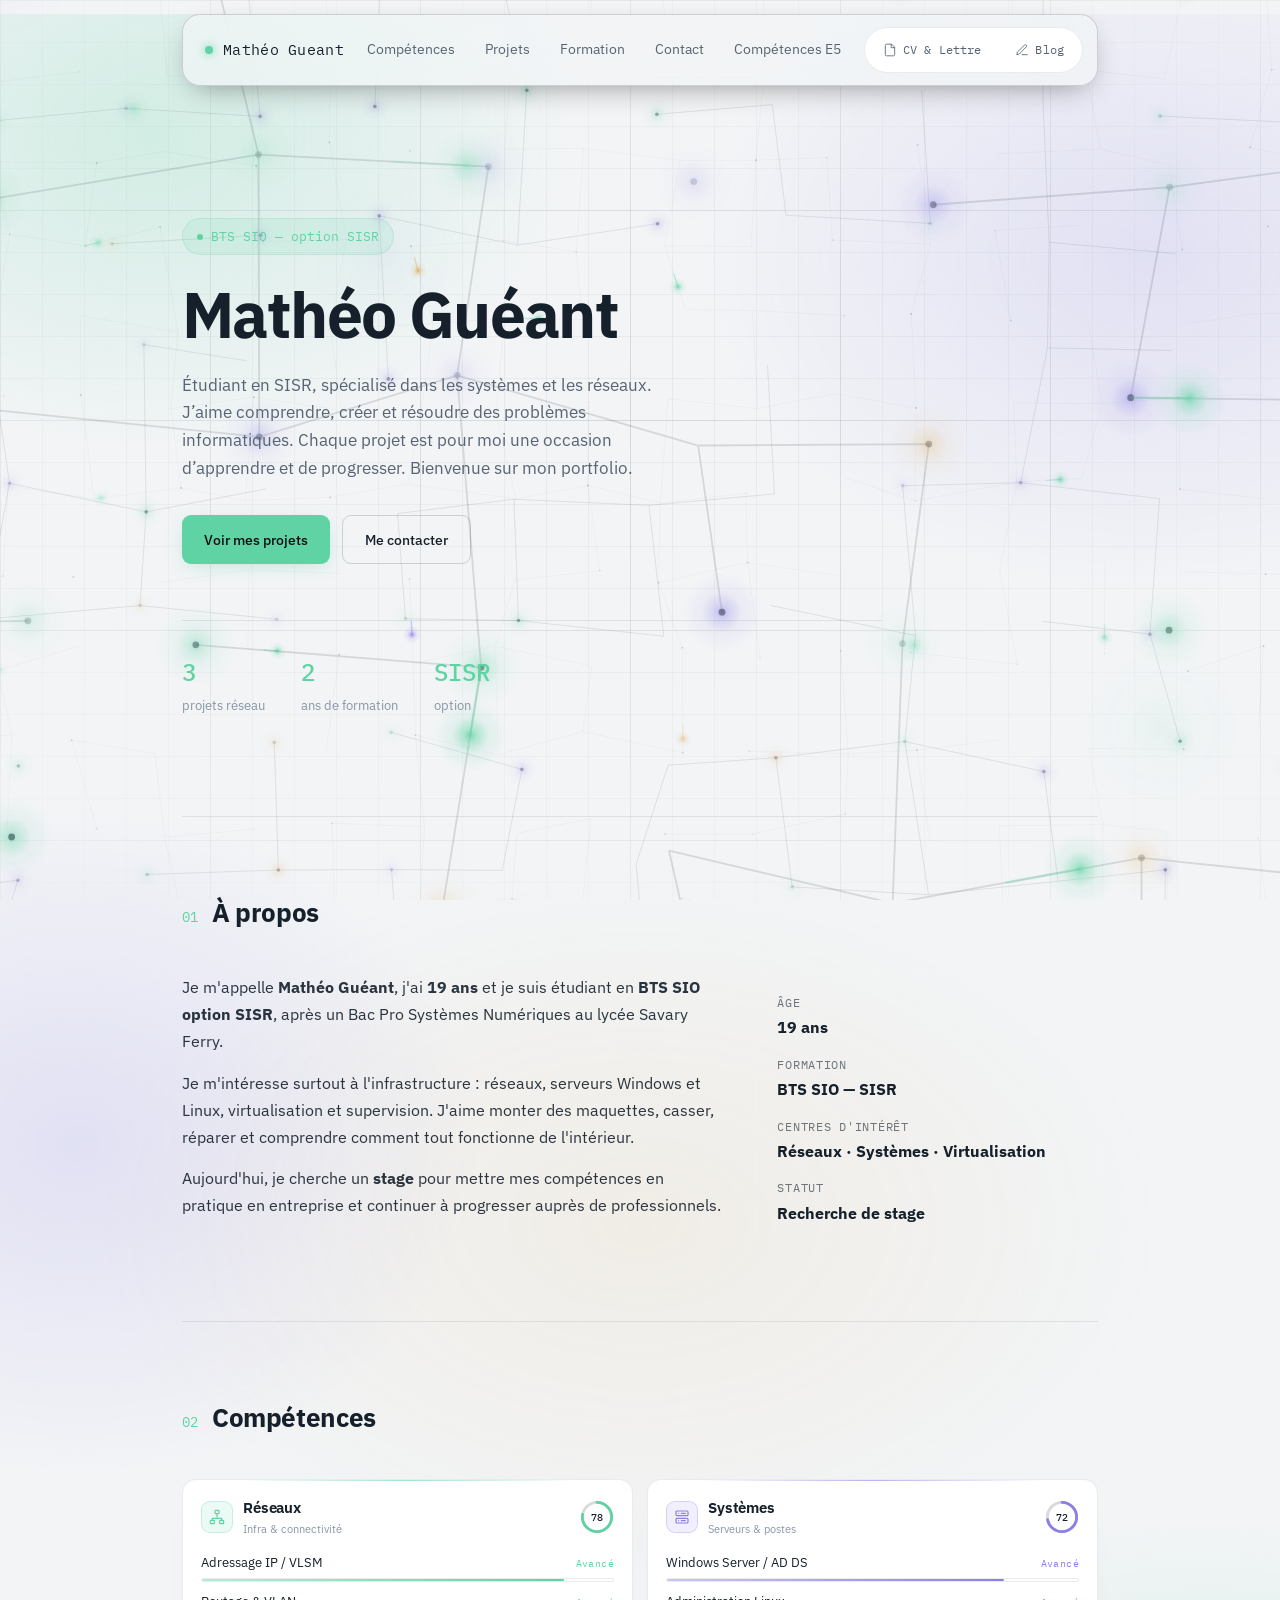
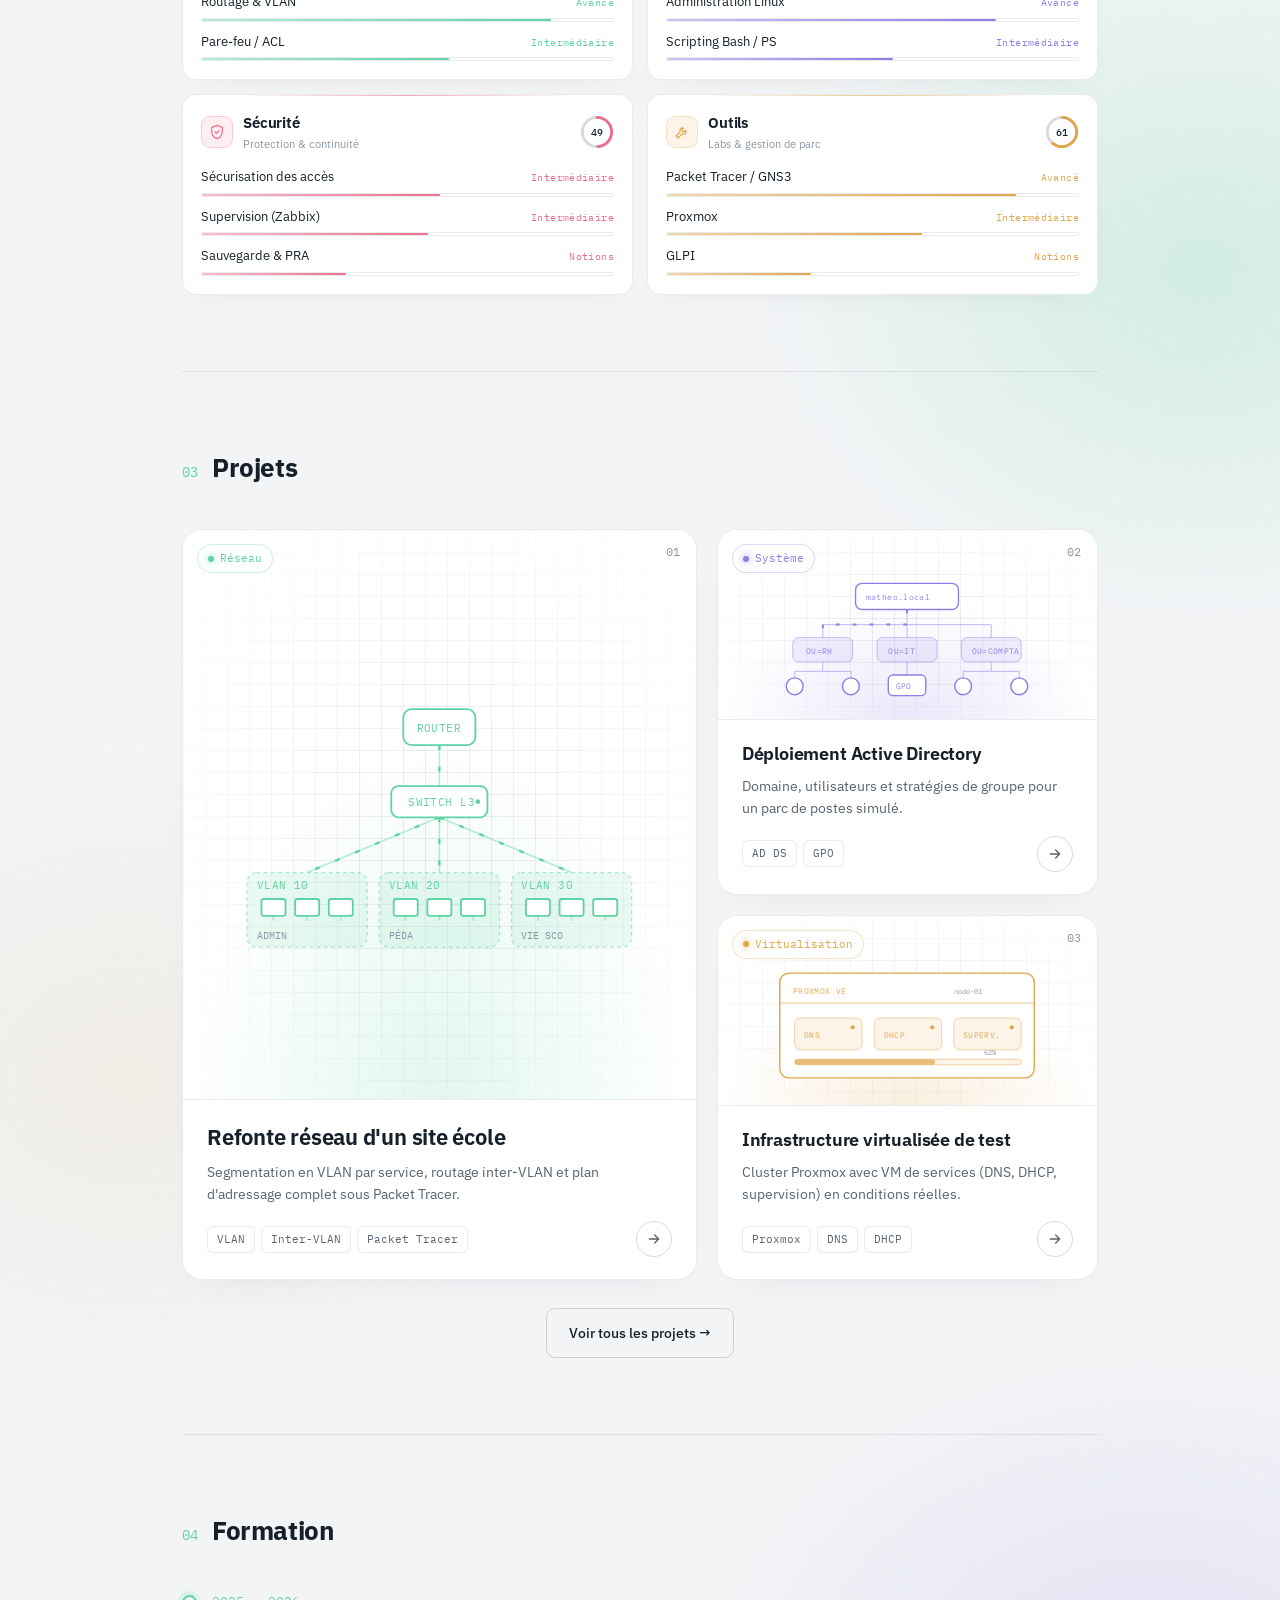
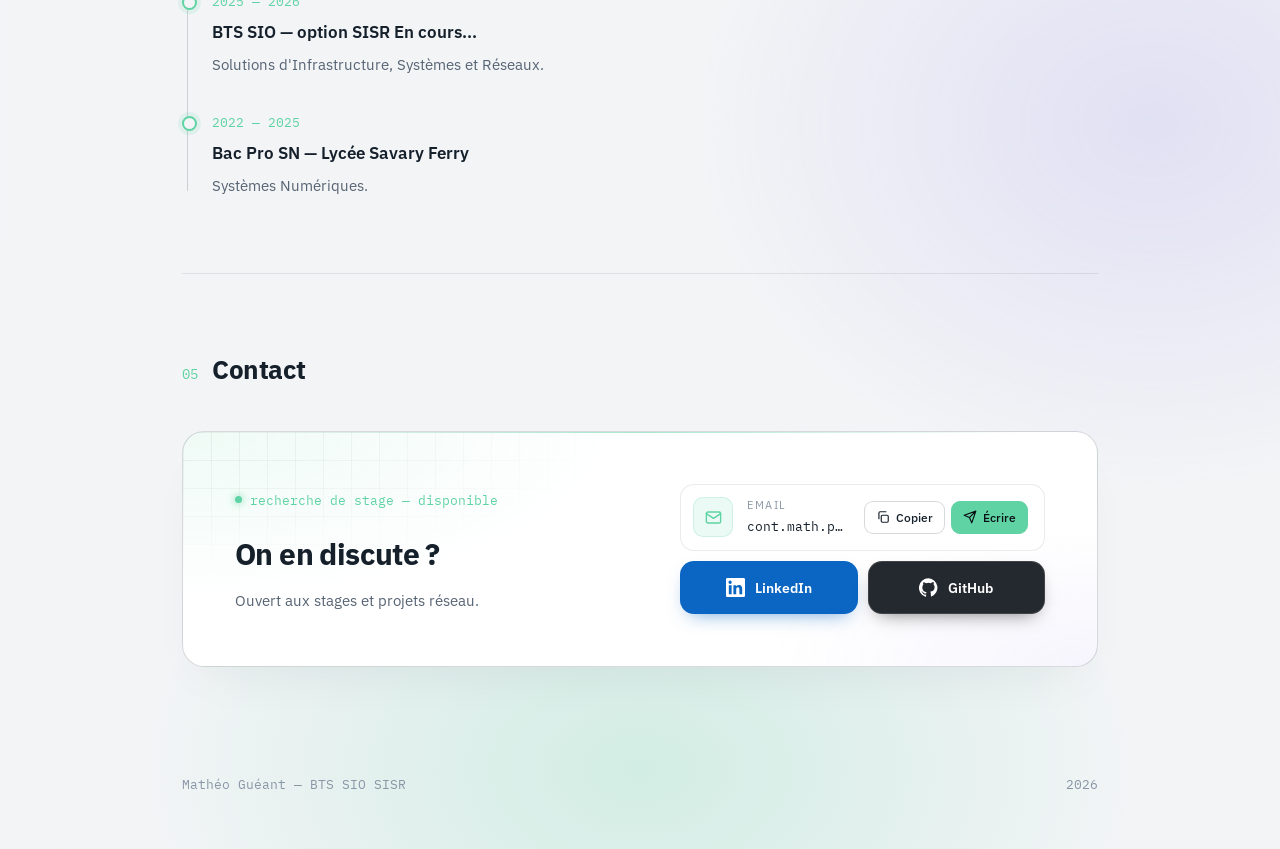
==== commit 7ae4e4f7: "Retrait du lien À propos du menu, recherche de stage" ====
--- a/index.html
+++ b/index.html
@@ -23,7 +23,6 @@
       <span class="mono">Mathéo Gueant</span>
     </div>
     <nav>
-      <a href="#apropos">À propos</a>
       <a href="#competences">Compétences</a>
       <a href="projets/">Projets</a>
       <a href="#formation">Formation</a>
@@ -73,13 +72,13 @@
 <div class="about-text">
 <p>Je m'appelle <strong>Mathéo Guéant</strong>, j'ai <strong>19 ans</strong> et je suis étudiant en <strong>BTS SIO option SISR</strong>, après un Bac Pro Systèmes Numériques au lycée Savary Ferry.</p>
 <p>Je m'intéresse surtout à l'infrastructure : réseaux, serveurs Windows et Linux, virtualisation et supervision. J'aime monter des maquettes, casser, réparer et comprendre comment tout fonctionne de l'intérieur.</p>
-<p>Aujourd'hui, je cherche une <strong>alternance</strong> pour mettre mes compétences en pratique en entreprise et continuer à progresser auprès de professionnels.</p>
+<p>Aujourd'hui, je cherche un <strong>stage</strong> pour mettre mes compétences en pratique en entreprise et continuer à progresser auprès de professionnels.</p>
 </div>
 <ul class="about-facts">
 <li><span class="mono">Âge</span><b>19 ans</b></li>
 <li><span class="mono">Formation</span><b>BTS SIO — SISR</b></li>
 <li><span class="mono">Centres d'intérêt</span><b>Réseaux · Systèmes · Virtualisation</b></li>
-<li><span class="mono">Statut</span><b>Recherche alternance</b></li>
+<li><span class="mono">Statut</span><b>Recherche de stage</b></li>
 </ul>
 </div>
 <style>
@@ -306,9 +305,9 @@
     </div>
     <div class="contact-panel">
       <div>
-        <div class="status"><span class="dot"></span>recherche alternance — disponible</div>
+        <div class="status"><span class="dot"></span>recherche de stage — disponible</div>
         <h3>On en discute ?</h3>
-        <p>Ouvert aux stages, alternances et projets réseau.</p>
+        <p>Ouvert aux stages et projets réseau.</p>
       </div>
       <div class="contact-links">
         <div class="contact-link mail-card">
